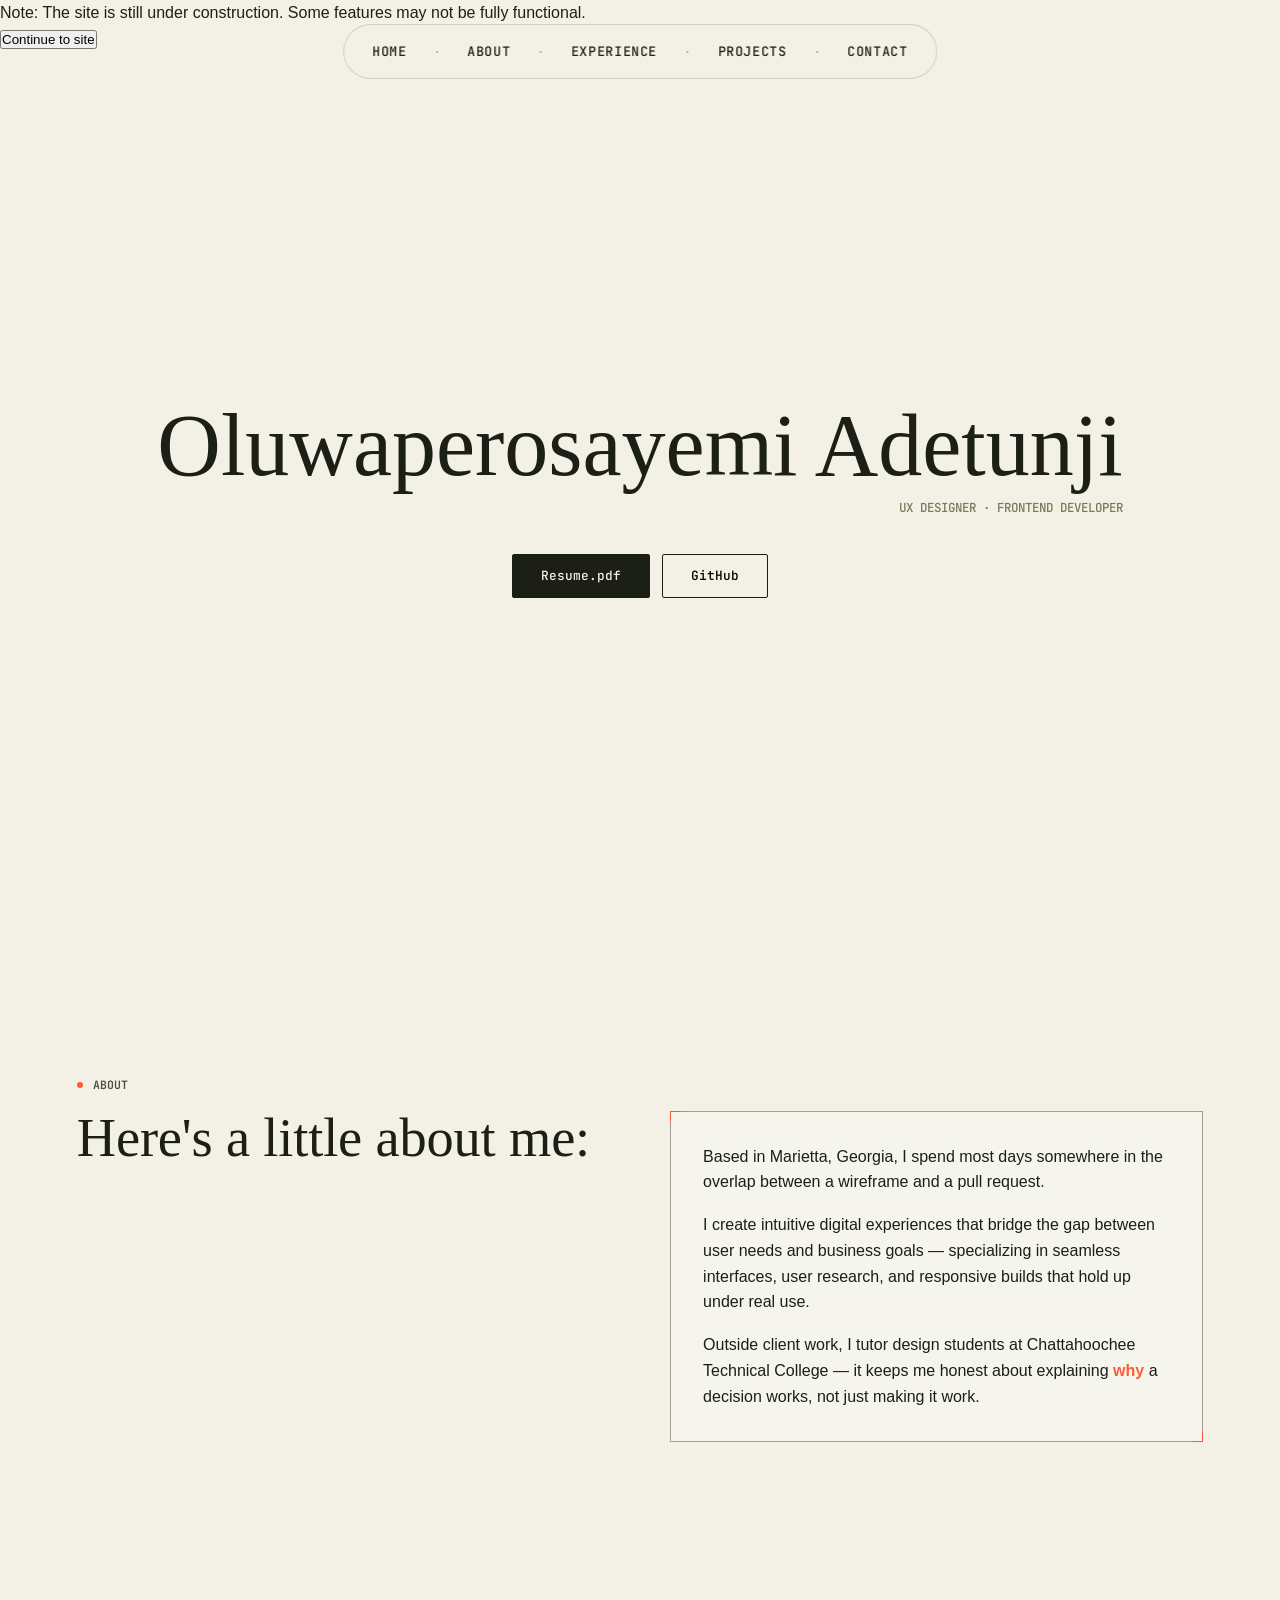
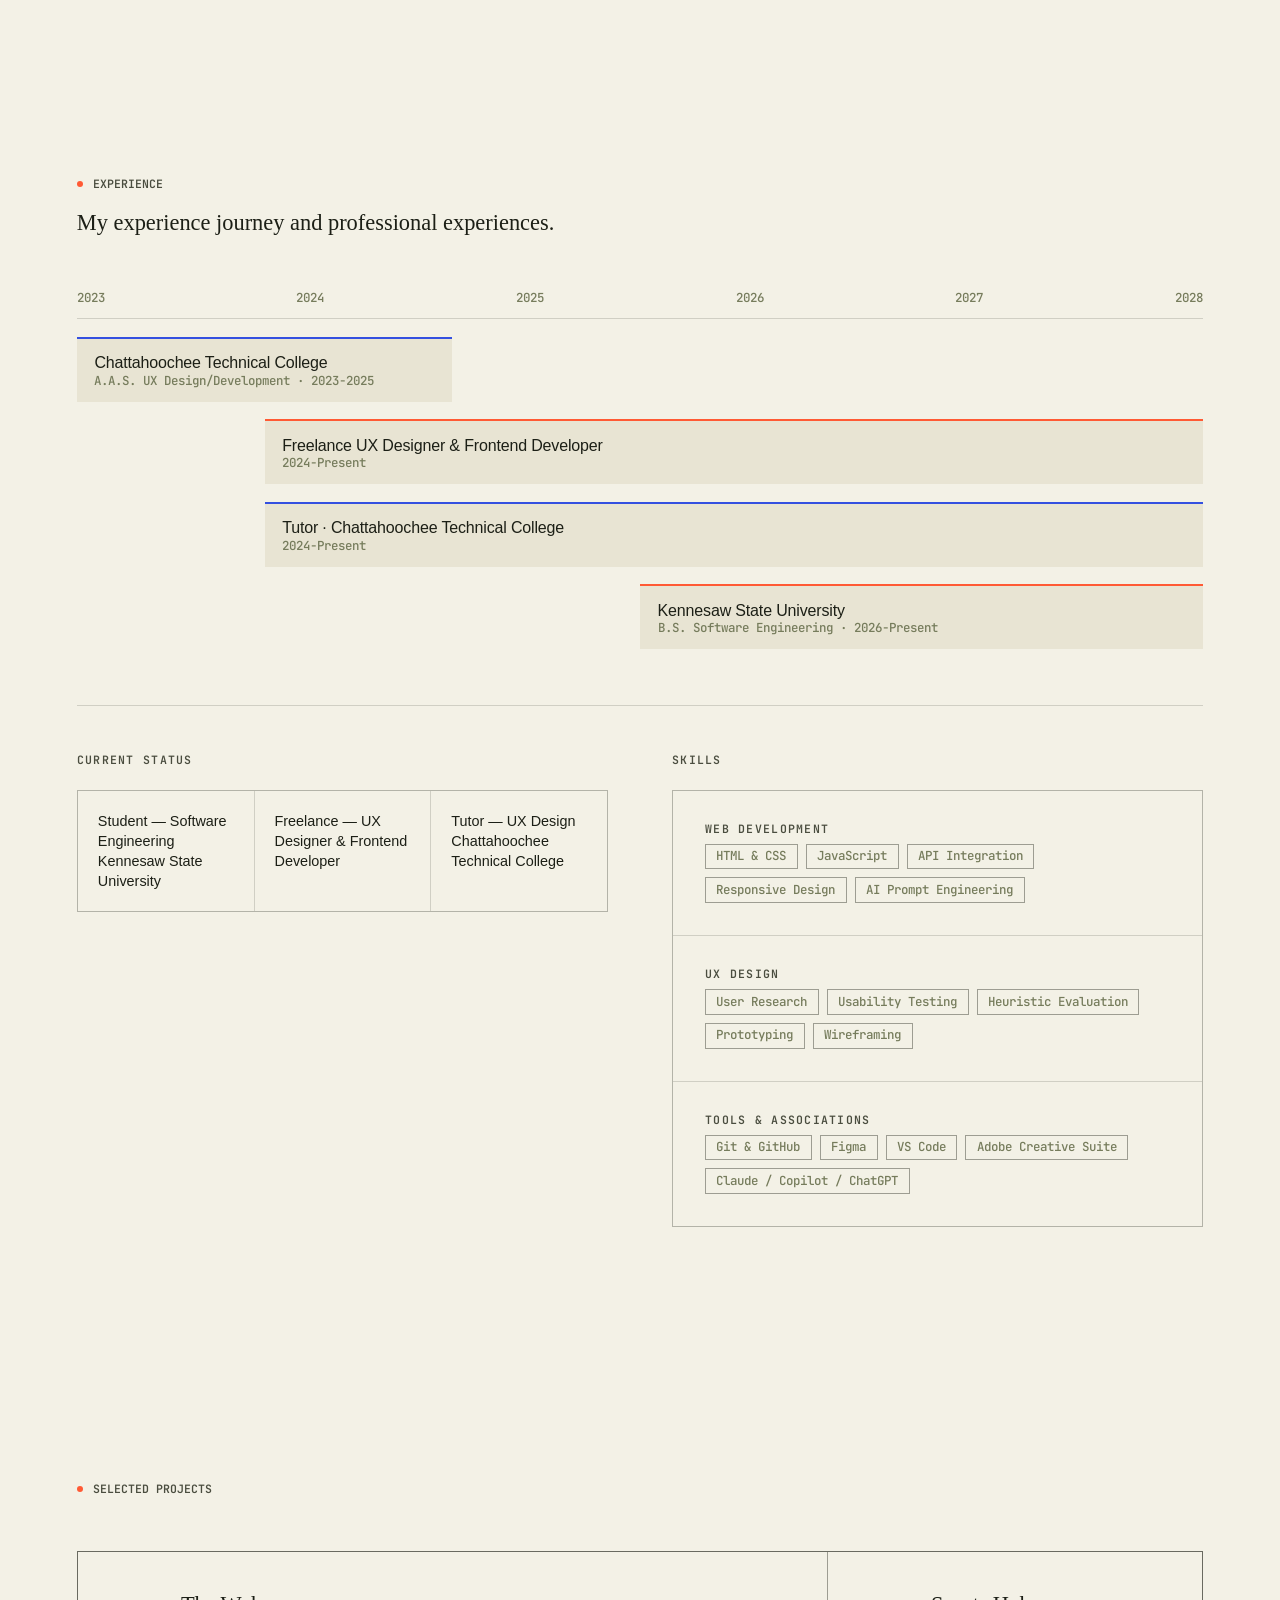
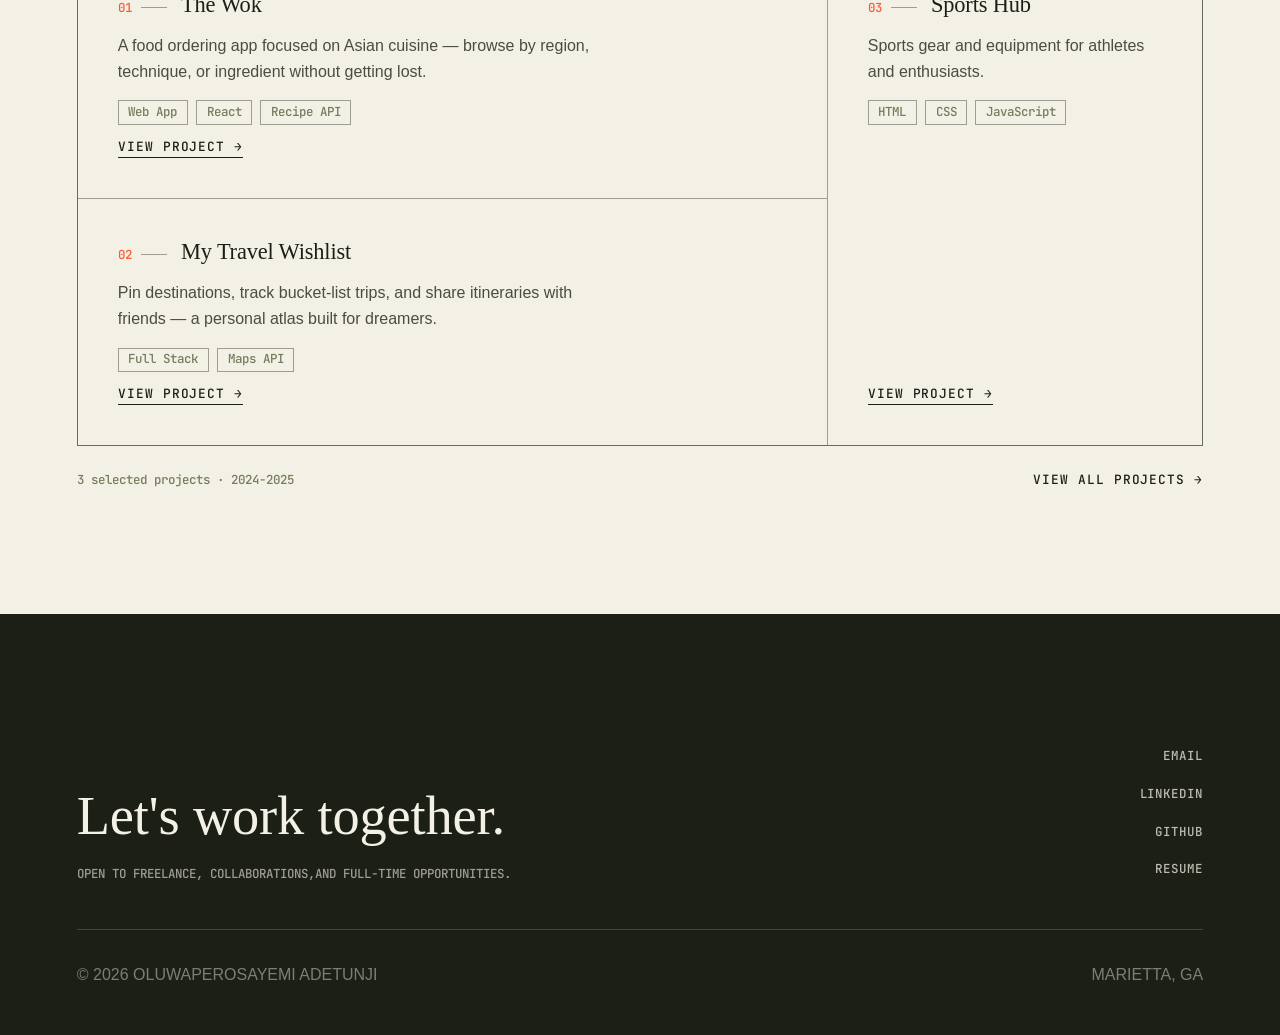
==== index.html @ 3e459485 "Update index.html" ====
<!DOCTYPE html>
<html lang="en">
<head>
    <meta charset="UTF-8">
    <meta name="viewport" content="width=device-width, initial-scale=1.0">
    <title>Oluwaperosayemi Adetunji — Portfolio</title>

    <link href="https://api.fontshare.com/v2/css?f[]=melodrama@300,400,500,600,700,1&f[]=lora@400,401,500,501,600,601,700,701,1,2&f[]=general-sans@1&display=swap" rel="stylesheet">
    <link rel="stylesheet" href="CSS/styles.css">
</head>
<body>
    <div class="loader">
        <p>Note: The site is still under construction. Some features may not be fully functional.</p>
        <button class="loader-btn" type="button">Continue to site</button>
    </div>
    <nav>
        <ul>
            <li class="nav-btn"><a href="#home">Home</a></li>
            <li class="nav-btn"><a href="#about">About</a></li>
            <li class="nav-btn"><a href="#experience">Experience</a></li>
            <li class="nav-btn"><a href="#projects">Projects</a></li>
            <li class="nav-btn"><a href="#contact">Contact</a></li>
        </ul>
    </nav>

    <header id="home">
        <section class="heading">
            <div class="name-title">
                <h1>Oluwaperosayemi Adetunji</h1>
                <p>UX Designer · Frontend Developer</p>
            </div>

            <div class="header-btn-container">
                <button class="header-btn resume-btn" type="button">Resume.pdf</button>
                <button class="header-btn github-btn" type="button">GitHub</button>
            </div>
        </section>

        <!-- <section class="header-image"></section> -->
    </header>

    <main>
        <!-- About Section -->
        <section id="about" class="about">
            <p class="eyebrow">About</p>

            <div class="about-intro">
                <h2 class="left">Here's a little about me:</h2>

                <div class="statement-panel">
                    <p>Based in Marietta, Georgia, I spend most days somewhere in the overlap between a wireframe and a pull request.</p>
                    <p>I create intuitive digital experiences that bridge the gap between user needs and business goals — specializing in seamless interfaces, user research, and responsive builds that hold up under real use.</p>
                    <p>Outside client work, I tutor design students at Chattahoochee Technical College — it keeps me honest about explaining <em>why</em> a decision works, not just making it work.</p>
                </div>
            </div>
        </section>

        <!-- Experience Section -->
        <section id="experience" class="experience">
            <p class="eyebrow">Experience</p>
            <div class="header">
                <p>My experience journey and professional experiences.</p>
            </div>

            <div class="experience-timeline">
                <section class="timeline">
                    <div class="timeline-years">
                        <span>2023</span>
                        <span>2024</span>
                        <span>2025</span>
                        <span>2026</span>
                        <span>2027</span>
                        <span>2028</span>
                    </div>
                    <div class="line"></div>
                </section>

                <section class="timeline-item ctc">
                    <h3>Chattahoochee Technical College</h3>
                    <p>A.A.S. UX Design/Development · 2023-2025</p>
                </section>

                <section class="timeline-item freelance">
                    <h3>Freelance UX Designer & Frontend Developer</h3>
                    <p>2024-Present</p>
                </section>

                <section class="timeline-item tutor">
                    <h3>Tutor · Chattahoochee Technical College</h3>
                    <p>2024-Present</p>
                </section>

                <section class="timeline-item ksu">
                    <h3>Kennesaw State University</h3>
                    <p>B.S. Software Engineering · 2026-Present</p>
                </section>
            </div>

            <div class="experience-bottom">
                <div class="current-stats">
                <p class="panel-title">Current Status</p>
                    <section>
                        <p>Student — Software Engineering<br>Kennesaw State University</p>
                        <p>Freelance — UX Designer & Frontend Developer</p>
                        <p>Tutor — UX Design<br>Chattahoochee Technical College</p>
                    </section>
                </div>

                <div>
                    <h3 class="panel-title">Skills</h3>
                    <div class="skills-grid">
                        <section class="skill-card">
                            <h4>Web Development</h4>
                            <ul>
                                <li><p>HTML &amp; CSS</p></li>
                                <li><p>JavaScript</p></li>
                                <li><p>API Integration</p></li>
                                <li><p>Responsive Design</p></li>
                                <li><p>AI Prompt Engineering</p></li>
                            </ul>
                        </section>
                        
                        <section class="skill-card">
                            <h4>UX Design</h4>
                            <ul>
                                <li><p>User Research</p></li>
                                <li><p>Usability Testing</p></li>
                                <li><p>Heuristic Evaluation</p></li>
                                <li><p>Prototyping</p></li>
                                <li><p>Wireframing</p></li>
                            </ul>
                        </section>
                        
                        <section class="skill-card">
                            <h4>Tools &amp; Associations</h4>
                            <ul>
                                <li><p>Git &amp; GitHub</p></li>
                                <li><p>Figma</p></li>
                                <li><p>VS Code</p></li>
                                <li><p>Adobe Creative Suite</p></li>
                                <li><p>Claude / Copilot / ChatGPT</p></li>
                            </ul>
                        </section>
                    </div>
                </div>
            </div>
        </section>
            
        <!-- Projects Section -->
        <section id="projects" class="projects">
            <p class="eyebrow">Selected Projects</p>

            <div class="projects-main">
                <section class="work-item the-wok">
                    <h3><span>01<div class="line"></div></span>The Wok</h3>
                    <p>A food ordering app focused on Asian cuisine — browse by region, technique, or ingredient without getting lost.</p>
                    <ul>
                        <li><p>Web App</p></li>
                        <li><p>React</p></li>
                        <li><p>Recipe API</p></li>
                    </ul>
                    <a href="#">View project &rarr;</a>
                </section>

                <section class="work-item mtwl">
                    <h3><span>02<div class="line"></div></span>My Travel Wishlist</h3>
                    <p>Pin destinations, track bucket-list trips, and share itineraries with friends — a personal atlas built for dreamers.</p>
                    <ul>
                        <li><p>Full Stack</p></li>
                        <li><p>Maps API</p></li>
                    </ul>
                    <a href="#">View project &rarr;</a>
                </section>

                <section class="work-item sports-hub">
                    <h3><span>03<div class="line"></div></span>Sports Hub</h3>
                    <p>Sports gear and equipment for athletes and enthusiasts.</p>
                    <ul>
                        <li><p>HTML</p></li>
                        <li><p>CSS</p></li>
                        <li><p>JavaScript</p></li>
                    </ul>
                    <a href="projects/sportshub.html">View project &rarr;</a>
                </section>
            </div>

            <div class="project-summary"><p>3 selected projects · 2024-2025</p><a href="#">View all projects &rarr;</a></div>
        </section>
    </main>

    <footer>
        <section id="contact" class="contact">
            <div>
                <h2>Let's work together.</h2>
                <p>Open to freelance, collaborations,and full-time opportunities.</p>
            </div>

            <ul>
                <li><a href="mailto:oluwapelumi.adetunji@gmail.com">Email</a></li>
                <li><a href="https://www.linkedin.com/in/oluwapelumi-adetunji/">LinkedIn</a></li>
                <li><a href="https://github.com/oluwapelumiadetunji">GitHub</a></li>
                <li><a href="#">Resume</a></li>
            </ul>
        </section>

        <section class="line"></section>

        <section class="end"><p>&copy; 2026 Oluwaperosayemi Adetunji</p><p>Marietta, GA</p></section>
    </footer>

</body>
</html>
---- CSS/styles.css ----
@import url('https://fonts.googleapis.com/css2?family=JetBrains+Mono:ital,wght@0,400;0,500;0,600;1,400&display=swap');

:root{
    /* single source of truth for horizontal gutter — every top-level
       section uses this, nothing overrides it locally */
    --side-padding: clamp(1.5rem, 6vw, 6rem);
    --section-space: 8rem;

    /* COLORS */
    --ink: #1c1f16;
    --ink-soft: #4a4d3f;
    --paper: #f3f1e6;
    --paper-dim: #e8e4d3;
    --guide: #3450e0;
    --redline: #ff5a34;
    --sage: #767c5c;
    --line: rgba(28, 31, 22, 0.16);
    --line-strong: rgba(28, 31, 22, 0.4);

    /* FONTS */
    --f-display: 'Melodrama', 'Lora', serif;
    --f-body: 'General Sans', sans-serif;
    --f-mono: 'JetBrains Mono', ui-monospace, 'SF Mono', Menlo, monospace;

    --p-font: 400 1rem/1.6 var(--f-body);
    --h1-font: 500 5.5rem/0.94 var(--f-display);
    --h2-font: 500 3.4rem/1.02 var(--f-display);
    --h3-font: 500 1.4rem/1.15 var(--f-display);
    --h4-font: 600 .72rem/1 var(--f-mono);
    --navlink-font: 500 .82rem/1 var(--f-mono);
    --link-font: 500 .8rem/1 var(--f-mono);
    --eyebrow-font: 600 .72rem/1 var(--f-mono);
    --mono-font: 500 .78rem/1 var(--f-mono);

    --p-color: var(--ink);
    --h1-color: var(--ink);
    --h2-color: var(--ink);
    --h3-color: var(--ink);
    --h4-color: var(--ink-soft);
    --link-color: var(--ink);
    --eyebrow-color: var(--ink-soft);
}


/*=======================================
 BASE STYLES
========================================*/
*{ margin: 0; padding: 0; box-sizing: border-box; }

html{ scroll-behavior: smooth; -webkit-font-smoothing: antialiased; }

body{ background: var(--paper); font: var(--p-font); overflow-x: hidden; }

@media (prefers-reduced-motion: reduce){
    html{ scroll-behavior: auto; }
    *{ animation: none !important; transition: none !important; }
}

#home, #experience, #projects, #about{ width: 100%; }

p{ font: var(--p-font); color: var(--p-color); }
h2{ font: var(--h2-font); color: var(--h2-color); }
h3{ font: var(--h3-font); color: var(--h3-color); }
h4{ font: var(--h4-font); color: var(--h4-color); margin-bottom: .6rem; text-transform: uppercase; letter-spacing: .08rem; }
a{ font: var(--link-font); color: var(--link-color); text-transform: uppercase; }

.eyebrow{
    font: var(--eyebrow-font);
    color: var(--eyebrow-color);
    text-transform: uppercase;
    width: 100%;
    margin-bottom: 1.25rem;
    display: flex;
    align-items: center;
    gap: .6rem;
}
.eyebrow::before{
    content: '';
    width: .4rem;
    height: .4rem;
    background: var(--redline);
    border-radius: 50%;
    flex-shrink: 0;
}

/* shared small mono heading used by Current Status + Education panels */
.panel-title{
    font: var(--h4-font);
    color: var(--ink-soft);
    text-transform: uppercase;
    letter-spacing: .08rem;
    margin-bottom: 1.5rem;
}

a{ letter-spacing: .06rem; }
h2, h3{ letter-spacing: -.01rem; }

.line{ width: 100%; height: 1px; background: var(--line); }

::selection{ background: var(--guide); color: var(--paper); }
:focus-visible{ outline: 2px solid var(--guide); outline-offset: 3px; }


/*=======================================
 NAVIGATION
========================================*/
nav{
    position: fixed;
    top: 1.5rem;
    left: 50%;
    transform: translateX(-50%);
    background: rgba(243, 241, 230, 0.75);
    -webkit-backdrop-filter: blur(10px);
    backdrop-filter: blur(10px);
    border: 1px solid var(--line);
    border-radius: 100px;
    padding: .85rem 1.75rem;
    display: flex;
    justify-content: space-between;
    align-items: center;
    z-index: 99;
}

nav ul{ height: fit-content; display: flex; justify-content: right; align-items: center; list-style: none; gap: 1.75rem; }
nav ul li{ display: flex; align-items: center; }
nav ul li:not(:last-child)::after{ content: '·'; color: var(--line-strong); margin-left: 1.75rem; }

nav ul li a{
    text-decoration: none;
    font: var(--navlink-font);
    color: var(--link-color);
    letter-spacing: .04rem;
    position: relative;
}
nav ul li a::after{
    content: '';
    position: absolute;
    left: 0; bottom: 0;
    width: 0; height: 1px;
    background: var(--redline);
    transition: width .25s ease;
}
nav ul li a:hover::after{ width: 100%; }


/*=======================================
 HEADER — trimmed down to name, role, actions
========================================*/
header{
    height: 100vh;
    width: 100vw;
    padding: 0 var(--side-padding);
    display: flex;
    justify-content: center;
    align-items: center;
    gap: 4rem;
}

.heading{ display: flex; flex-direction: column; align-items: center; gap: 2.5rem; flex: 1; }

.name-title{ font: var(--p-font); color: var(--p-color); }
.name-title p{ font: var(--mono-font); text-transform: uppercase; color: var(--sage); margin-top: .9rem; text-align: right; }
header h1{ font: var(--h1-font); color: var(--h1-color); }

.header-btn-container{ display: flex; gap: .75rem; }

.header-btn{
    border: 1px solid var(--ink);
    border-radius: 2px;
    background: transparent;
    padding: .9rem 1.75rem;
    font: var(--link-font);
    cursor: pointer;
    transition: background .2s ease, color .2s ease;
}
.header-btn:hover{ background: var(--ink); color: var(--paper); }
.header-btn.resume-btn{ background: var(--ink); color: var(--paper); }
.header-btn.resume-btn:hover{ background: var(--redline); border-color: var(--redline); color: var(--paper); }

/* .header-image{
    position: relative;
    flex: 1;
    max-width: 26rem;
    height: 65vh;
    background:
        linear-gradient(rgba(28,31,22,.9), rgba(28,31,22,.9)),
        repeating-linear-gradient(0deg, transparent, transparent 23px, var(--line) 24px),
        repeating-linear-gradient(90deg, transparent, transparent 23px, var(--line) 24px);
    background-blend-mode: normal, screen, screen;
}
.header-image::before, .header-image::after{
    content: '';
    position: absolute;
    width: .6rem; height: .6rem;
    border: 1.5px solid var(--paper);
    opacity: .6;
}
.header-image::before{ top: 1rem; left: 1rem; border-right: none; border-bottom: none; }
.header-image::after{ bottom: 1rem; right: 1rem; border-left: none; border-top: none; } */


/*=======================================
 MAIN — every section shares --side-padding and --section-space
========================================*/
main{ position: relative; }

.about, .experience, .projects{
    width: 100%;
    padding: var(--section-space) var(--side-padding);
}


/* ABOUT SECTION ************************/
.about-intro{
    display: flex;
    justify-content: space-between;
    gap: 5rem;
    align-items: flex-start;
    margin-bottom: 5rem;
}

.about-intro .left{
    font: var(--h2-font);
    flex-shrink: 0;
}

.statement-panel{
    position: relative;
    border: 1px solid var(--line-strong);
    padding: 2rem;
    background: rgba(255,255,255,0.25);
    display: flex;
    flex-direction: column;
    gap: 1.1rem;
    /* max-width: 58rem; */
}
.statement-panel::before, .statement-panel::after{
    content: '';
    position: absolute;
    width: .6rem; height: .6rem;
    border: 1.5px solid var(--redline);
}
.statement-panel::before{ top: -1px; left: -1px; border-right: none; border-bottom: none; }
.statement-panel::after{ bottom: -1px; right: -1px; border-left: none; border-top: none; }

.statement-panel p{ text-align: left; }
.statement-panel p em{ color: var(--redline); font-style: normal; font-weight: 600; }



/* EXPERIENCE SECTION ************************/
.experience > .header{ margin-bottom: 3.5rem; max-width: 34rem; }
.experience > .header p{ font: var(--h3-font); }

.experience-timeline{
    display: grid;
    grid-template-columns: repeat(6, 1fr);
    row-gap: 1.1rem;
    padding-bottom: 3.5rem;
}

.timeline{ grid-column: 1 / -1; }
.timeline-years{ width: 100%; display: flex; justify-content: space-between; align-items: center; }
.timeline-years span{ font: var(--mono-font); color: var(--sage); }
.timeline .line{ margin-top: .9rem; }

.timeline-item{
    position: relative;
    background: var(--paper-dim);
    border-top: 2px solid var(--guide);
    padding: .9rem 1.1rem;
    display: flex;
    flex-direction: column;
    gap: .15rem;
}
.timeline-item h3{ font: 500 1rem/1.2 var(--f-body); }
.timeline-item p{ font: var(--mono-font); color: var(--sage); }

.ctc{ grid-column: 1 / 3; }
.freelance{ grid-column: 2 / 7; border-top-color: var(--redline); }
.tutor{ grid-column: 2 / 7; }
.ksu{ grid-column: 4 / 7; border-top-color: var(--redline); }

.experience-bottom{
    display: grid;
    grid-template-columns: 1fr 1fr;
    gap: 4rem;
    border-top: 1px solid var(--line);
    padding-top: 3rem;
}

.current-stats section{
    display: grid;
    grid-template-columns: repeat(3, 1fr);
    gap: 1px;
    background: var(--line);
    border: 1px solid var(--line);
}
.current-stats section p{
    background: var(--paper);
    display: flex;
    align-items: flex-start;
    padding: 1.25rem;
    font: 500 .9rem/1.4 var(--f-body);
}

.skills-grid{
    display: grid;
    /* grid-template-columns: repeat(3, 1fr); */
    gap: 1px;
    background: var(--line);
    border: 1px solid var(--line);
}

.skill-card{
    background: var(--paper);
    padding: 2rem;
}

.skill-card ul{ list-style: none; display: flex; flex-wrap: wrap; gap: .5rem; }

.skill-card ul li p{
    font: var(--mono-font);
    color: var(--sage);
    border: 1px solid var(--line-strong);
    padding: .35rem .65rem;
}



/* PROJECTS SECTION ************************/
.projects .eyebrow{ margin-bottom: 3.5rem; }

.projects-main{
    width: 100%;
    display: grid;
    grid-template-columns: 2fr 1fr;
    grid-template-rows: repeat(2, minmax(14rem, auto));
    gap: 1px;
    background: var(--line-strong);
    border: 1px solid var(--line-strong);
}

.work-item{
    background: var(--paper);
    padding: 2.5rem;
    position: relative;
    display: flex;
    flex-direction: column;
    gap: 1rem;
    transition: background .2s ease;
}
.work-item:hover{ background: var(--paper-dim); }

.work-item h3{ display: flex; align-items: baseline; gap: .9rem; }
.work-item h3 span{ font: var(--mono-font); color: var(--redline); display: flex; align-items: center; gap: .6rem; }
.work-item h3 span .line{ width: 1.6rem; height: 1px; background: var(--line-strong); }
.work-item p{ max-width: 30rem; color: var(--ink-soft); }

.work-item ul{ list-style: none; display: flex; gap: .5rem; flex-wrap: wrap; }
.work-item ul li p{ font: var(--mono-font); color: var(--sage); border: 1px solid var(--line-strong); padding: .3rem .6rem; }

.work-item a{
    margin-top: auto;
    width: fit-content;
    text-decoration: none;
    padding-bottom: .2rem;
    border-bottom: 1px solid var(--ink);
}

.the-wok{ grid-column: 1; grid-row: 1; }
.mtwl{ grid-column: 1; grid-row: 2; }
.sports-hub{ grid-column: 2; grid-row: 1 / 3; }

.project-summary{
    width: 100%;
    padding-top: 1.75rem;
    display: flex;
    justify-content: space-between;
    align-items: center;
}
.project-summary p{ font: var(--mono-font); color: var(--sage); }
.project-summary a{ text-decoration: none; }


/*=======================================
 FOOTER
========================================*/
footer{
    background: var(--ink);
    width: 100%;
    padding: var(--section-space) var(--side-padding) 2rem;
    color: var(--paper);
}
footer h2{ color: var(--paper); font: var(--h2-font); }
footer p, footer a{ color: var(--paper); opacity: .75; }

.contact{
    width: 100%;
    padding-top: 0;
    display: flex;
    justify-content: space-between;
    align-items: flex-end;
}
.contact p{ font: var(--mono-font); color: var(--paper); opacity: .6; margin-top: 1.5rem; text-transform: uppercase; }
.contact ul{ text-align: right; list-style: none; display: flex; flex-direction: column; gap: .75rem; }
.contact ul li a{ text-decoration: none; font: var(--mono-font); letter-spacing: .06rem; transition: opacity .2s ease, color .2s ease; }
.contact ul li a:hover{ opacity: 1; color: var(--redline); }

footer .line{ margin: 3rem 0 2rem; background-color: var(--paper); opacity: 0.18; }

footer .end{
    width: 100%;
    padding-bottom: 1rem;
    display: flex;
    justify-content: space-between;
    align-items: center;
    font: var(--mono-font);
    color: var(--paper);
    opacity: .6;
    text-transform: uppercase;
}


/*=======================================
 RESPONSIVE
========================================*/
@media (max-width: 1024px){
    :root{
        --h1-font: 500 3.4rem/1 var(--f-display);
        --h2-font: 500 2.4rem/1.05 var(--f-display);
        --section-space: 5rem;
    }

    header{ flex-direction: column; height: auto; padding-top: 9rem; padding-bottom: 4rem; gap: 3rem; }
    .heading{ max-width: 100%; }
    .header-image{ width: 100%; max-width: 100%; height: 16rem; }

    .about-intro{ flex-direction: column; gap: 2.5rem; }
    .statement-panel{ max-width: 100%; }
    .skills-grid{ grid-template-columns: 1fr; }

    .experience-timeline{ grid-template-columns: 1fr; }
    .ctc, .freelance, .tutor, .ksu{ grid-column: 1; }
    .timeline{ display: none; }

    .experience-bottom{ grid-template-columns: 1fr; gap: 3rem; }
    .current-stats section{ grid-template-columns: 1fr; }

    .projects-main{ grid-template-columns: 1fr; grid-template-rows: auto; }
    .the-wok, .mtwl, .sports-hub{ grid-column: 1; grid-row: auto; }

    .contact{ flex-direction: column; align-items: flex-start; gap: 2rem; }
    .contact ul{ text-align: left; }
}
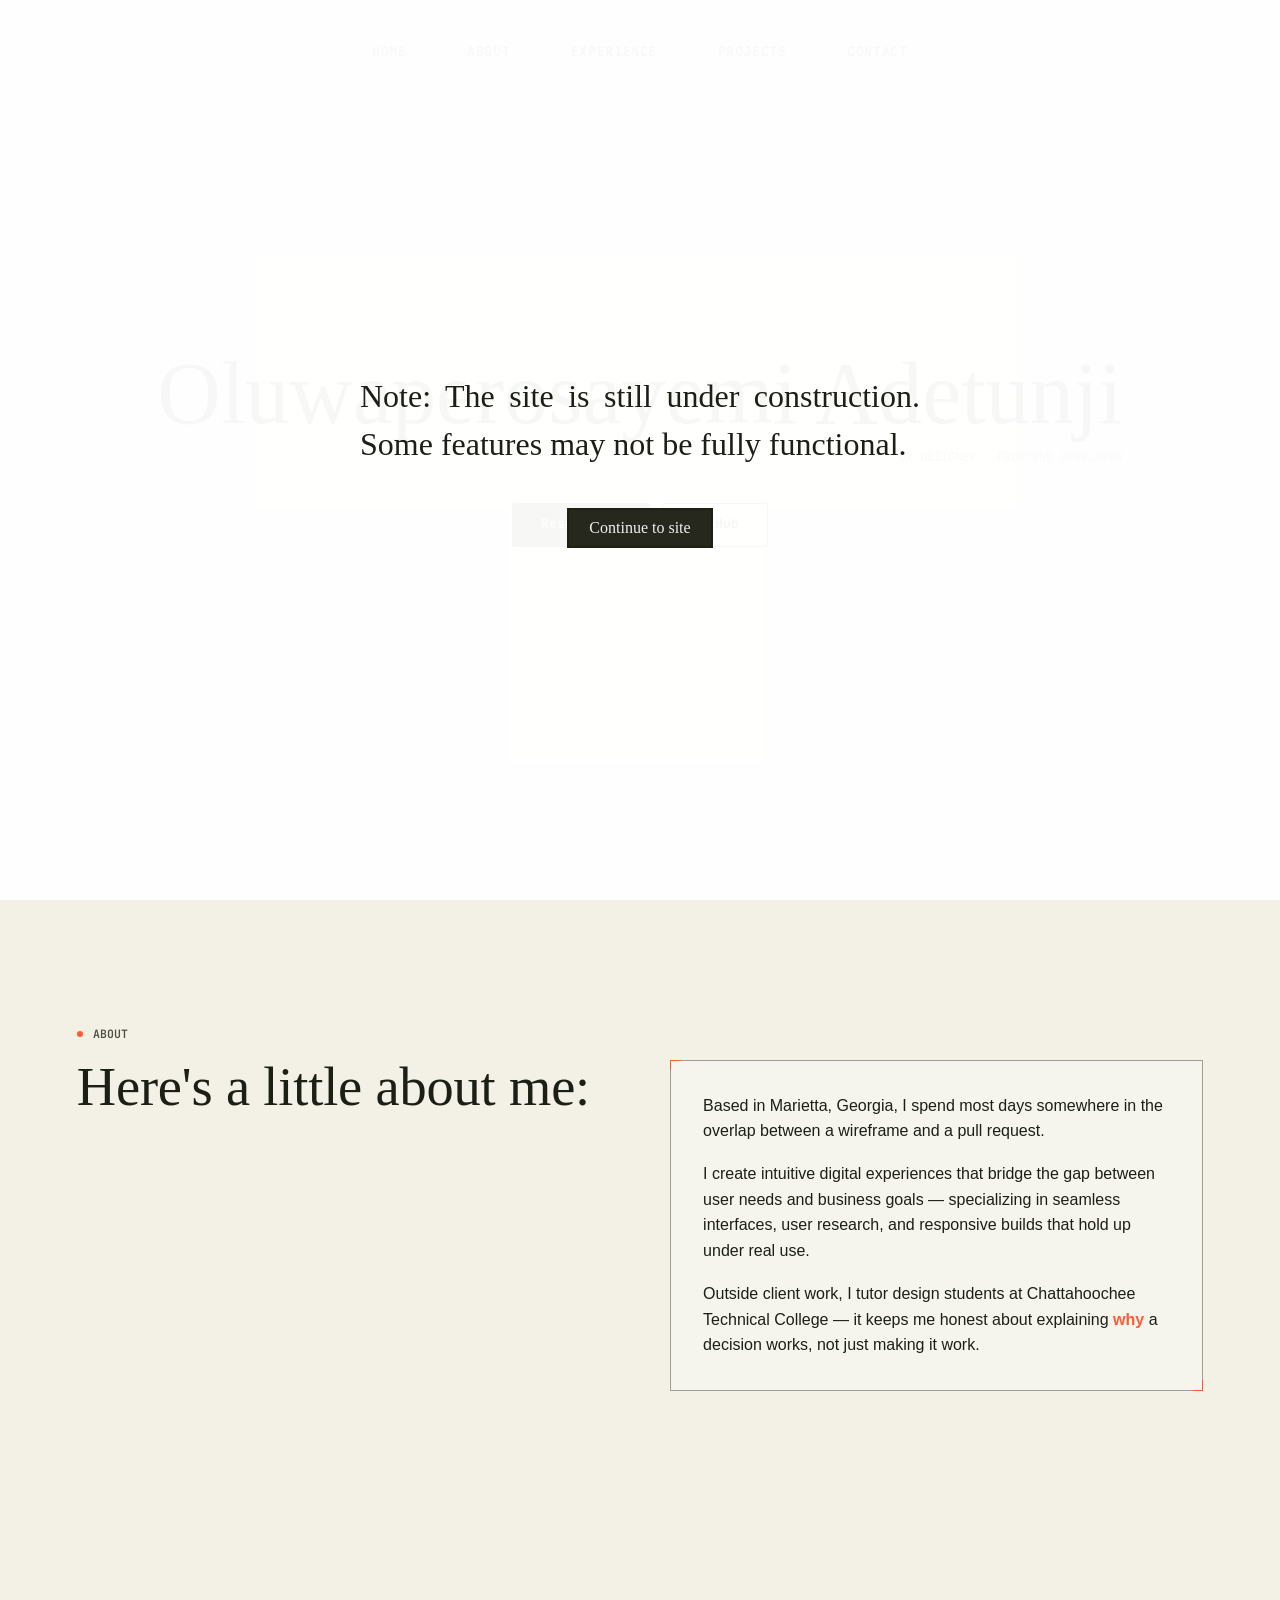
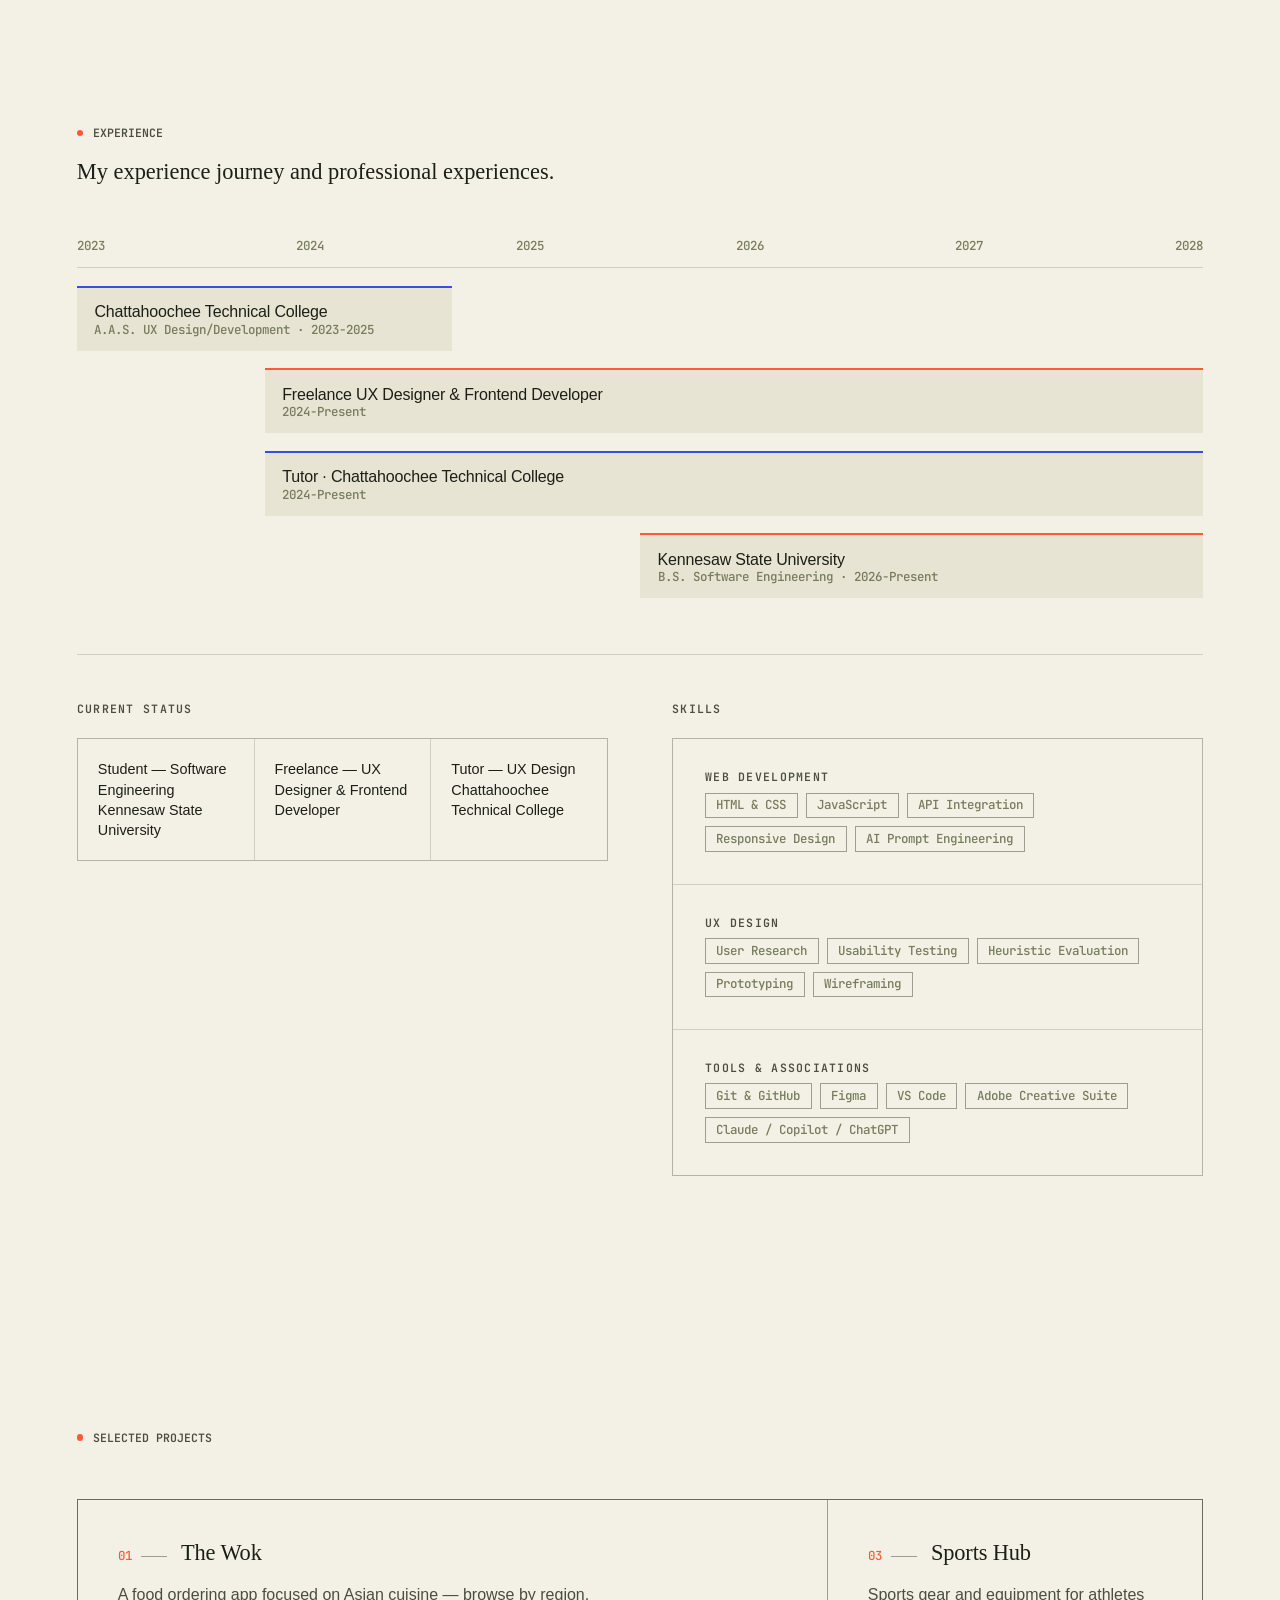
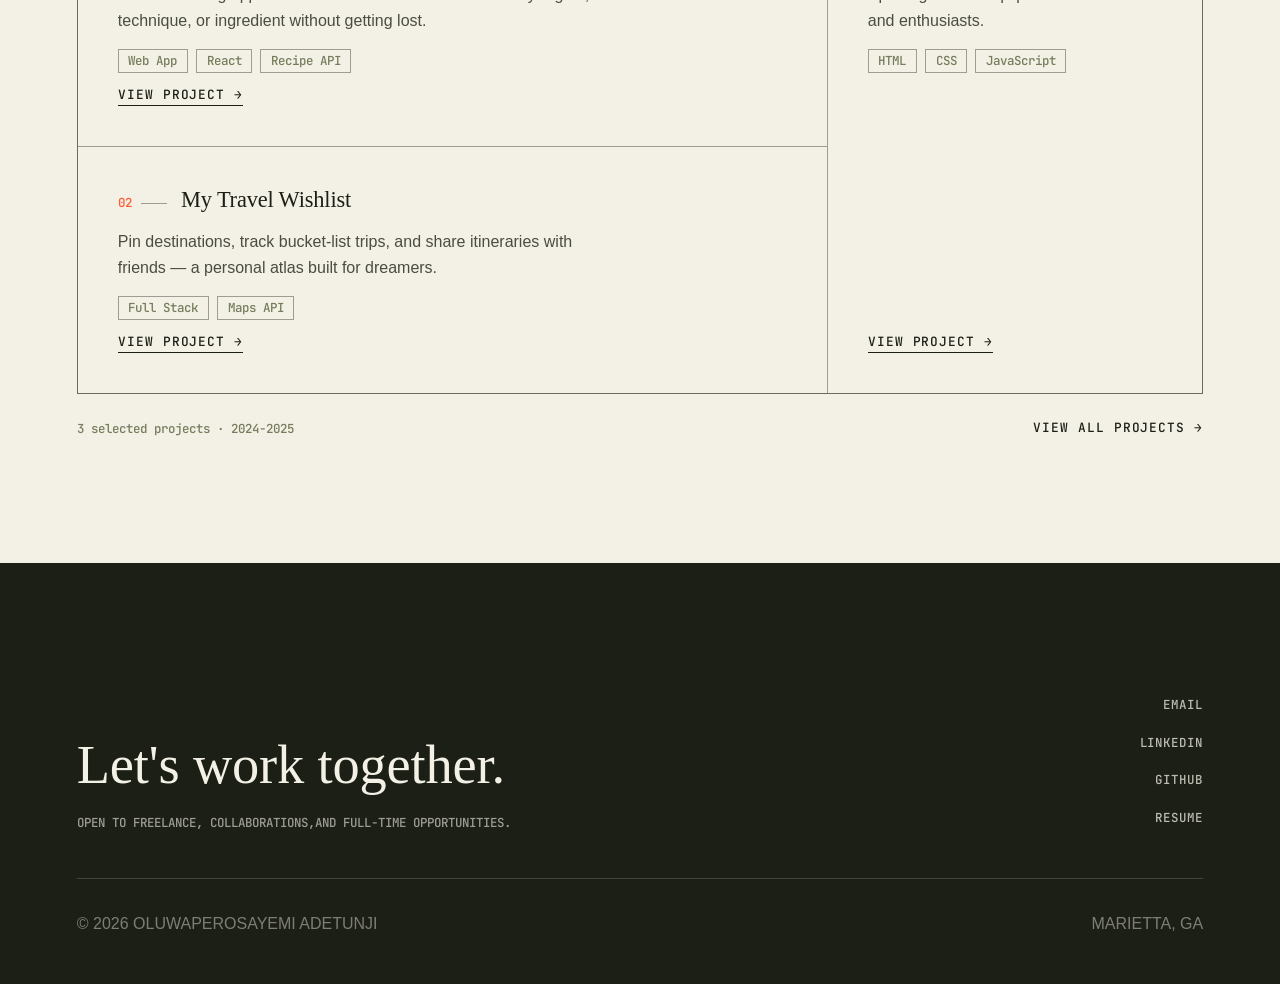
==== commit 6619e98a: "loader" ====
--- a/index.html
+++ b/index.html
@@ -7,12 +7,14 @@
 
     <link href="https://api.fontshare.com/v2/css?f[]=melodrama@300,400,500,600,700,1&f[]=lora@400,401,500,501,600,601,700,701,1,2&f[]=general-sans@1&display=swap" rel="stylesheet">
     <link rel="stylesheet" href="CSS/styles.css">
+    <link rel="stylesheet" href="CSS/loader.css"><script src="JS/main.js" defer></script>
 </head>
 <body>
     <div class="loader">
         <p>Note: The site is still under construction. Some features may not be fully functional.</p>
-        <button class="loader-btn" type="button">Continue to site</button>
+        <button>Continue to site</button>
     </div>
+
     <nav>
         <ul>
             <li class="nav-btn"><a href="#home">Home</a></li>
--- a/CSS/loader.css
+++ b/CSS/loader.css
@@ -0,0 +1,32 @@
+.loader{
+    display: flex;
+    flex-direction: column;
+    justify-content: center;
+    align-items: center;
+    position: fixed;
+    top: 0;
+    left: 0;
+    width: 100%;
+    height: 100%;
+    background-color: #fffffff6;
+    z-index: 9999;
+}
+
+.loader p{
+    /* background: red; */
+    width: 600px;
+    padding: 20px;
+    font: 300 2rem/1.5 'Lora';
+    text-align: justify;
+}
+
+.loader button{
+    /* background: green; */
+    margin-top: 20px;
+    padding: 10px 20px;
+    border: 2px solid var(--link-color);
+    font: 500 1rem/1 'Lora', serif;;
+    background: #26281e;
+    color: #f0f0f0;
+    cursor: pointer;
+}
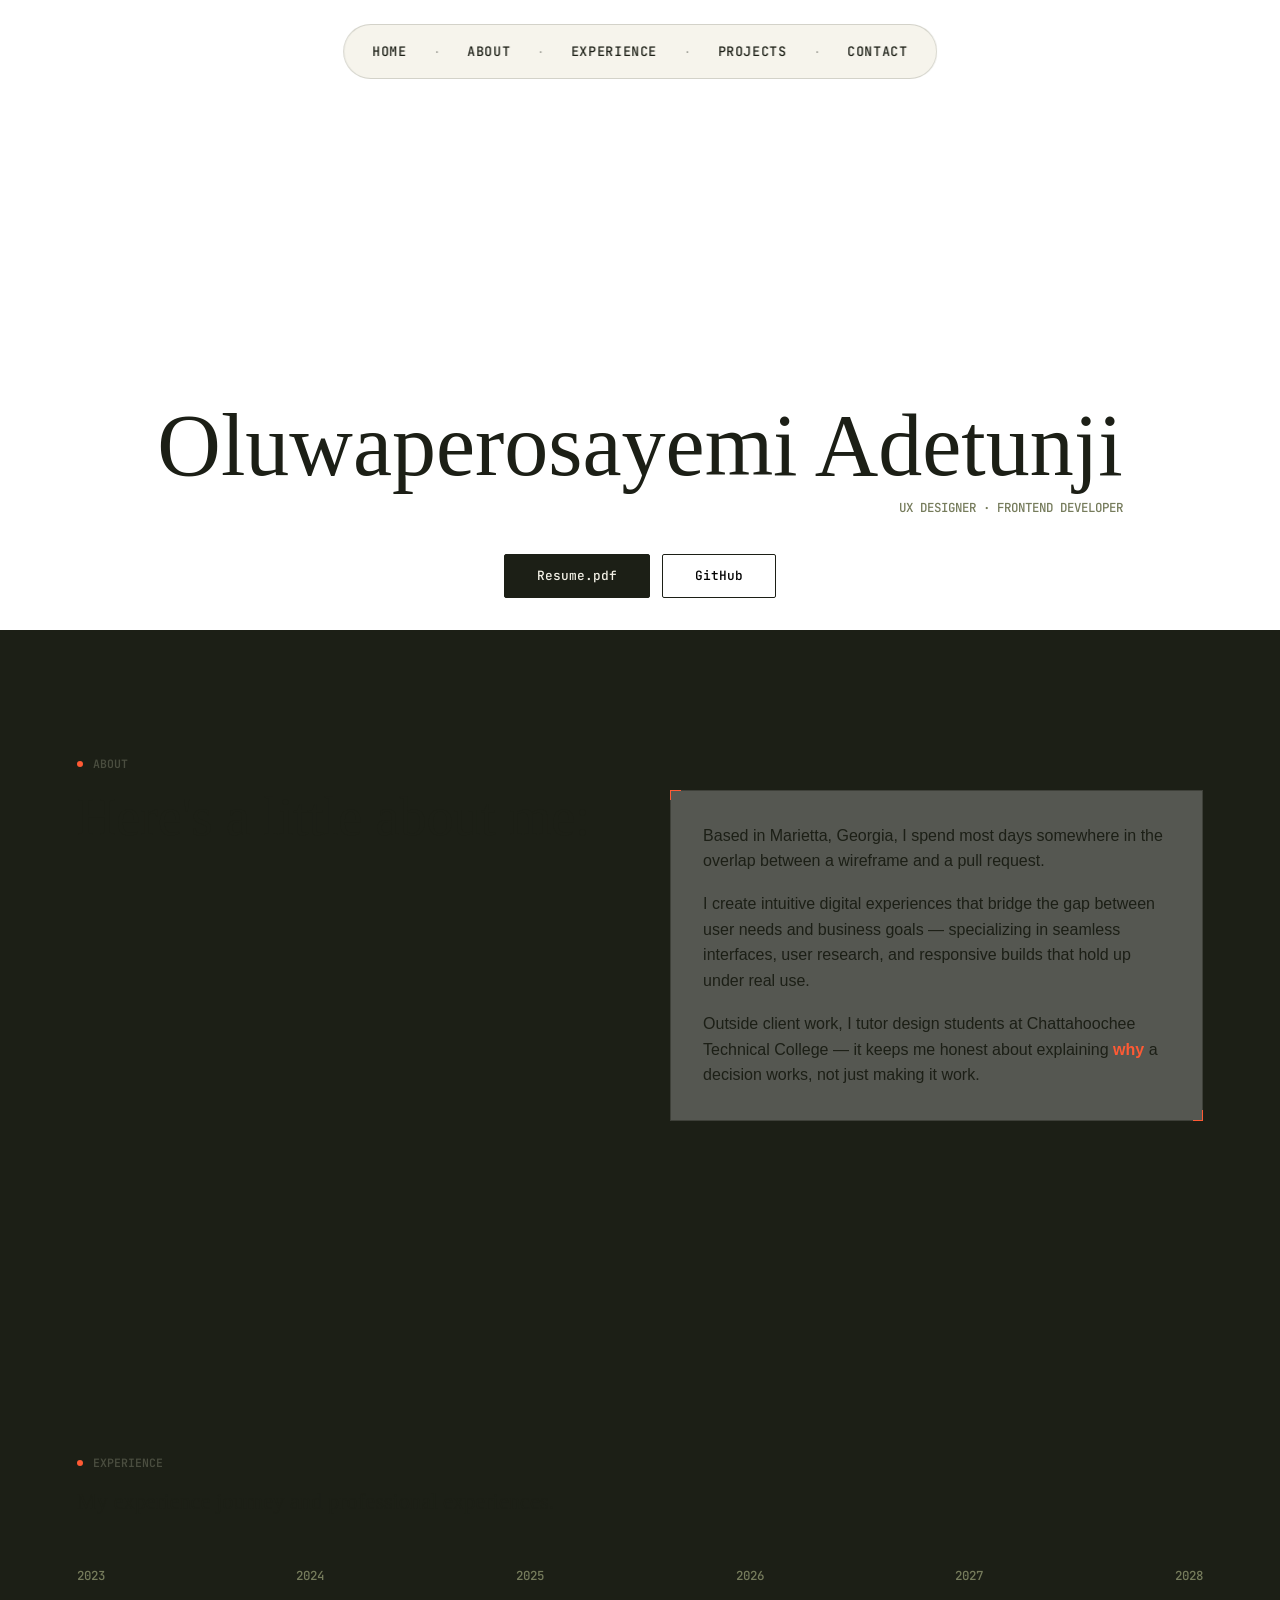
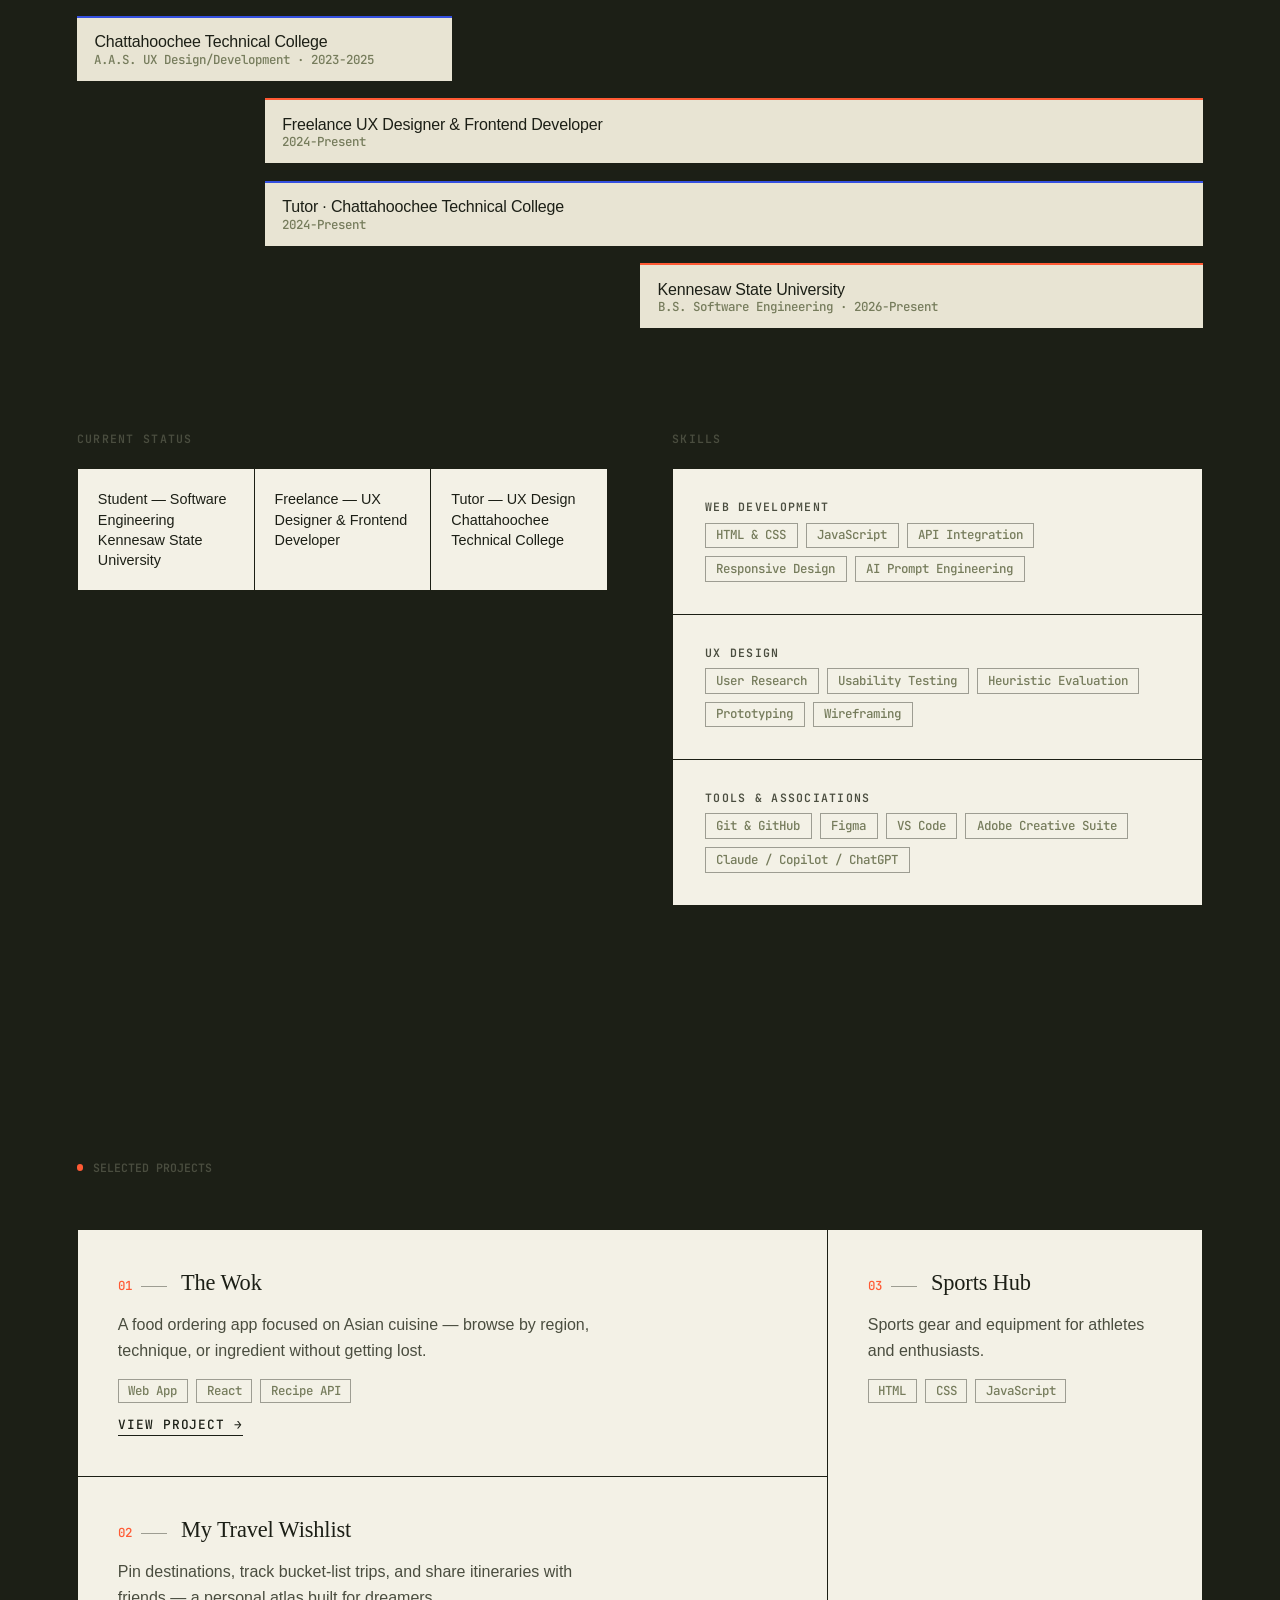
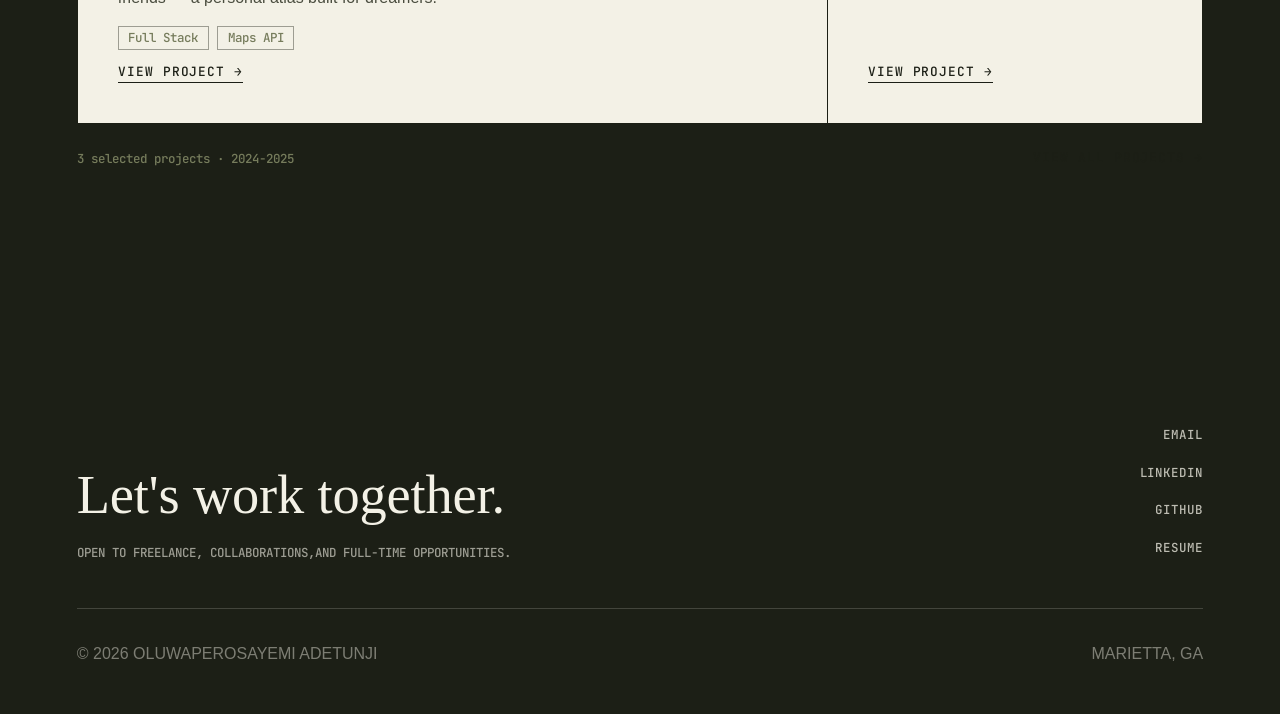
==== commit 034c5de4: "Layout and style changes made to the website. Updated CSS and HTML files to improve the overall desi" ====
--- a/index.html
+++ b/index.html
@@ -10,10 +10,10 @@
     <link rel="stylesheet" href="CSS/loader.css"><script src="JS/main.js" defer></script>
 </head>
 <body>
-    <div class="loader">
+    <!-- <div class="loader">
         <p>Note: The site is still under construction. Some features may not be fully functional.</p>
         <button>Continue to site</button>
-    </div>
+    </div> -->
 
     <nav>
         <ul>
--- a/CSS/styles.css
+++ b/CSS/styles.css
@@ -49,7 +49,16 @@
 
 html{ scroll-behavior: smooth; -webkit-font-smoothing: antialiased; }
 
-body{ background: var(--paper); font: var(--p-font); overflow-x: hidden; }
+body{ 
+    /* background: url(https://images.unsplash.com/photo-1486944859394-ed1c44255713?q=80&w=2340&auto=format&fit=crop&ixlib=rb-4.1.0&ixid=M3wxMjA3fDB8MHxwaG90by1wYWdlfHx8fGVufDB8fHx8fA%3D%3D); */
+    background: url(https://images.unsplash.com/photo-1490750967868-88aa4486c946?q=80&w=2340&auto=format&fit=crop&ixlib=rb-4.1.0&ixid=M3wxMjA3fDB8MHxwaG90by1wYWdlfHx8fGVufDB8fHx8fA%3D%3D);
+    background-size: cover;
+    background-position: center;
+    background-repeat: no-repeat;
+    background-attachment: fixed;
+    font: var(--p-font); 
+    overflow-x: hidden;
+}
 
 @media (prefers-reduced-motion: reduce){
     html{ scroll-behavior: auto; }
@@ -147,16 +156,18 @@
  HEADER — trimmed down to name, role, actions
 ========================================*/
 header{
-    height: 100vh;
+    /* background: red; */
+    backdrop-filter: blur(20px);
+    -webkit-backdrop-filter: blur(20px);
+    height: 70vh;
     width: 100vw;
-    padding: 0 var(--side-padding);
+    /* padding: 0 var(--side-padding); */
     display: flex;
     justify-content: center;
-    align-items: center;
-    gap: 4rem;
-}
-
-.heading{ display: flex; flex-direction: column; align-items: center; gap: 2.5rem; flex: 1; }
+    align-items: end;
+}
+
+.heading{ display: flex; flex-direction: column; align-items: center; gap: 2.5rem; flex: 1; padding-bottom: 2rem; }
 
 .name-title{ font: var(--p-font); color: var(--p-color); }
 .name-title p{ font: var(--mono-font); text-transform: uppercase; color: var(--sage); margin-top: .9rem; text-align: right; }
@@ -168,7 +179,7 @@
     border: 1px solid var(--ink);
     border-radius: 2px;
     background: transparent;
-    padding: .9rem 1.75rem;
+    padding: .9rem 2rem;
     font: var(--link-font);
     cursor: pointer;
     transition: background .2s ease, color .2s ease;
@@ -202,7 +213,7 @@
 /*=======================================
  MAIN — every section shares --side-padding and --section-space
 ========================================*/
-main{ position: relative; }
+main{ position: relative; background: var(--ink); }
 
 .about, .experience, .projects{
     width: 100%;
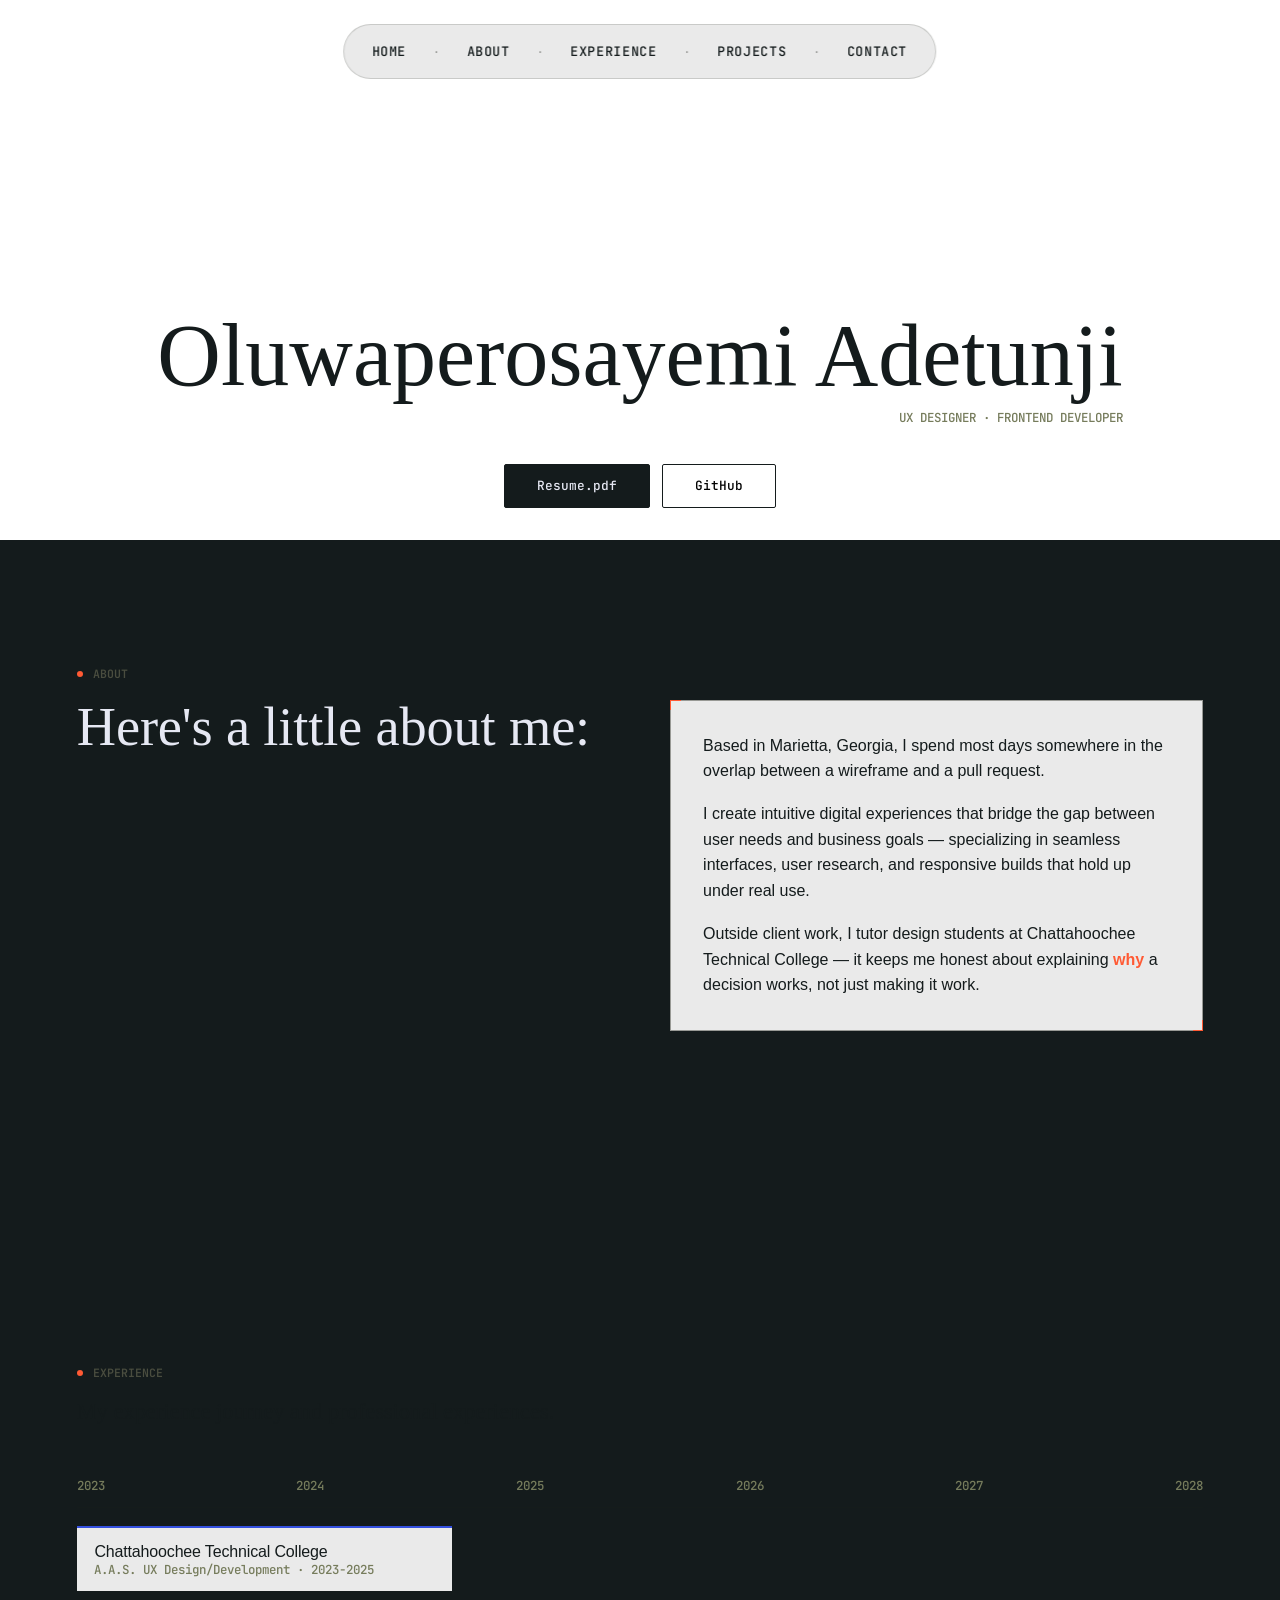
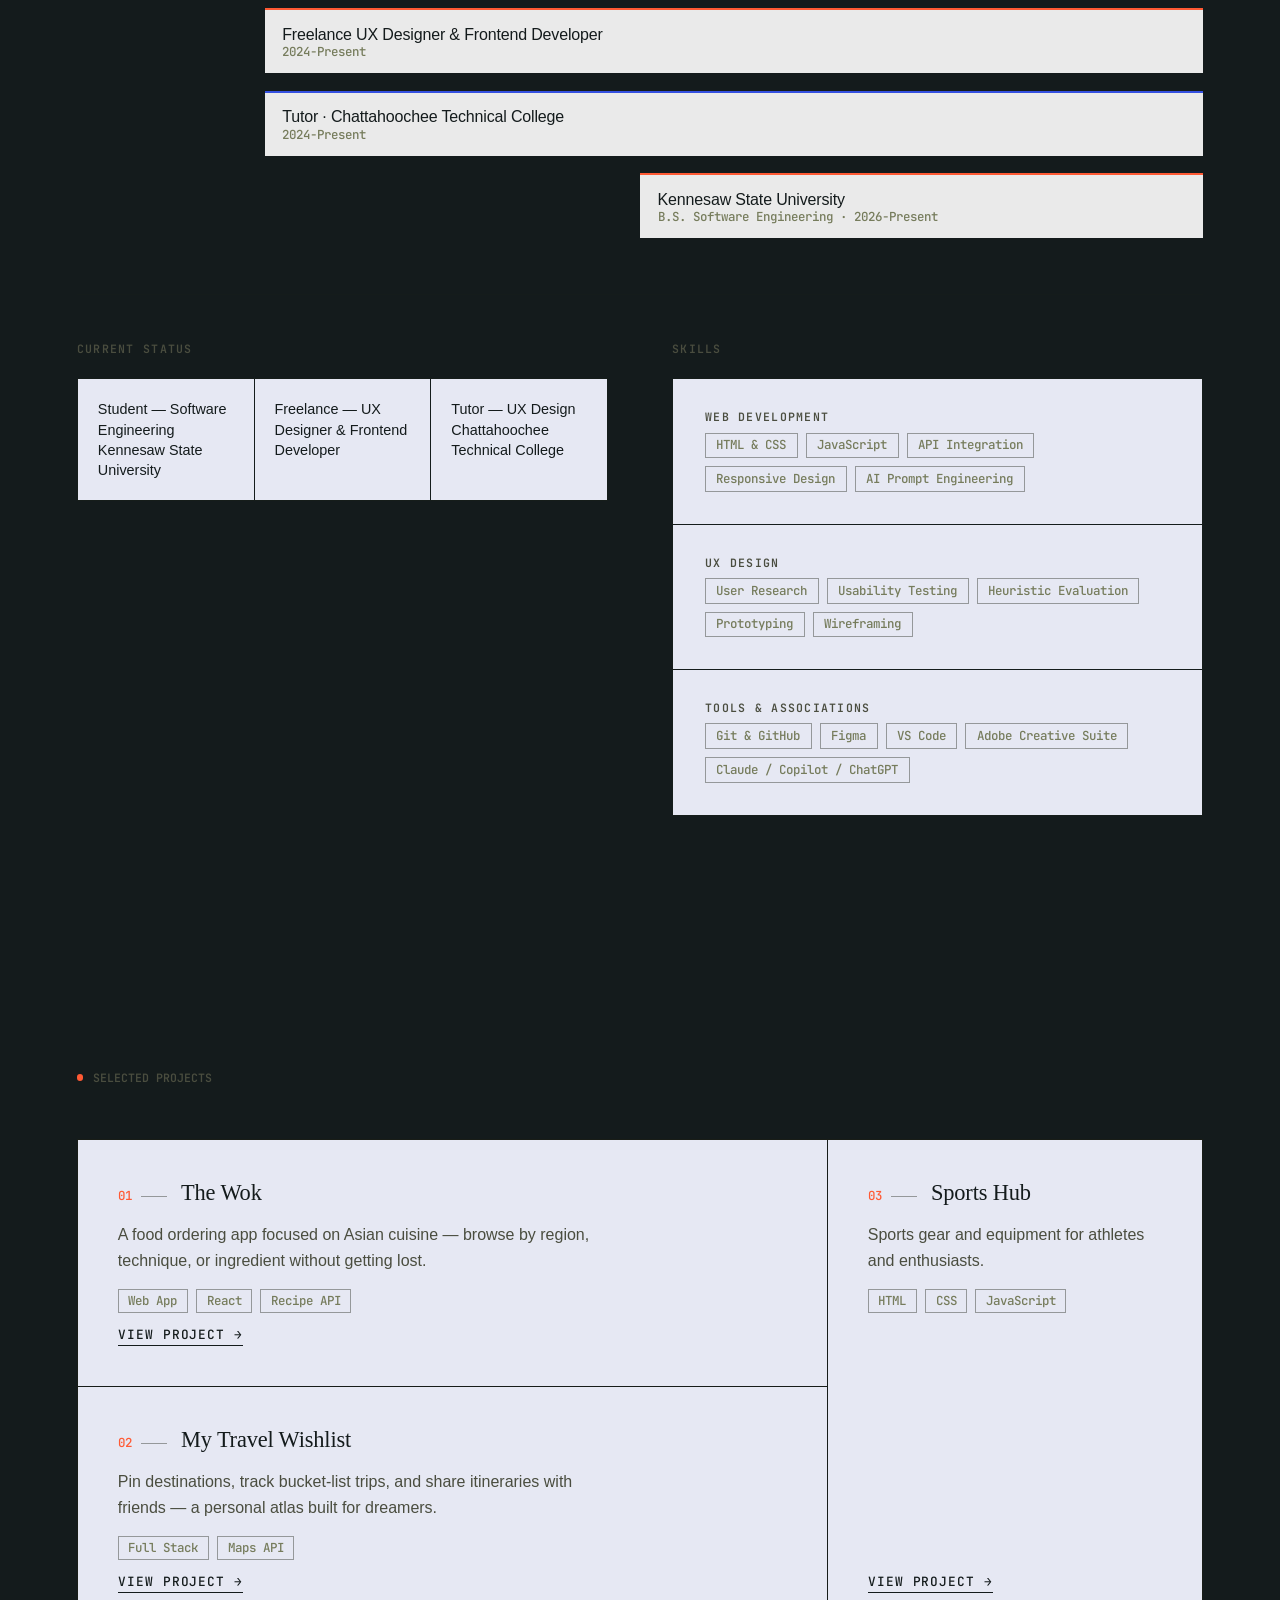
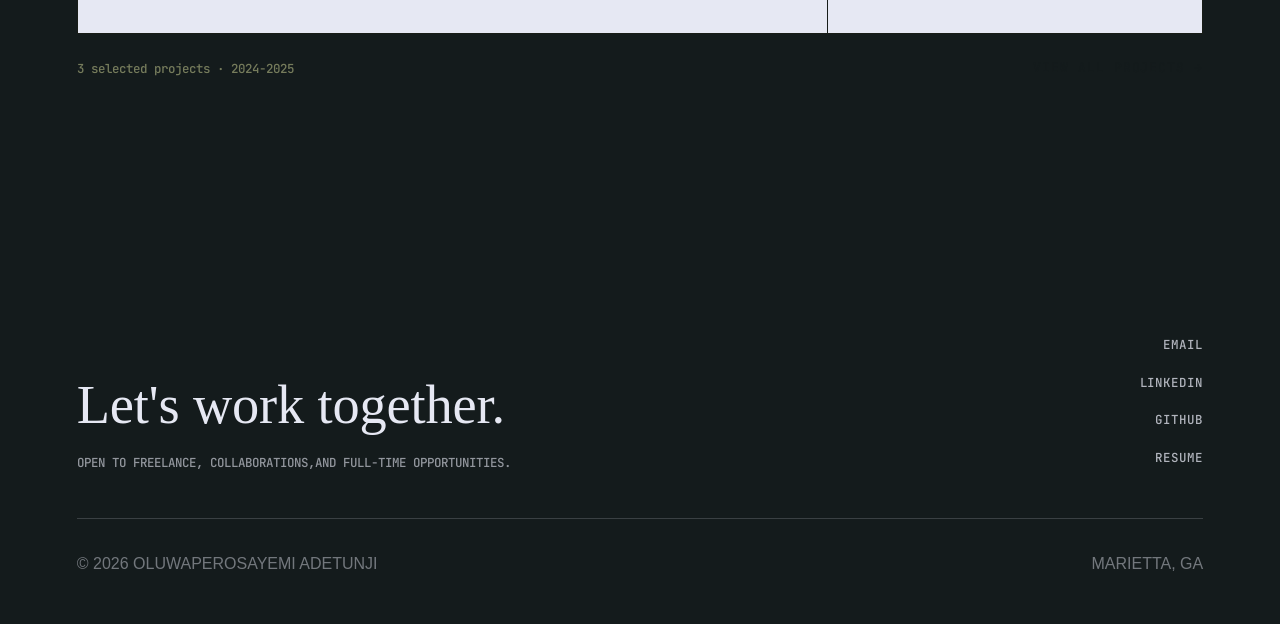
==== commit 24d9aefa: "aesthetic changes Layout updates, style updates and file re compartmentalization" ====
--- a/index.html
+++ b/index.html
@@ -6,8 +6,16 @@
     <title>Oluwaperosayemi Adetunji — Portfolio</title>
 
     <link href="https://api.fontshare.com/v2/css?f[]=melodrama@300,400,500,600,700,1&f[]=lora@400,401,500,501,600,601,700,701,1,2&f[]=general-sans@1&display=swap" rel="stylesheet">
-    <link rel="stylesheet" href="CSS/styles.css">
     <link rel="stylesheet" href="CSS/loader.css"><script src="JS/main.js" defer></script>
+    <!-- homepage styles -->
+    <link rel="stylesheet" href="">
+    <link rel="stylesheet" href="CSS/homepage css/root.css">
+    <link rel="stylesheet" href="CSS/homepage css/base-styles.css">
+    <link rel="stylesheet" href="CSS/homepage css/header.css">
+    <link rel="stylesheet" href="CSS/homepage css/main.css">
+    <link rel="stylesheet" href="CSS/homepage css/footer.css">
+    <link rel="stylesheet" href="CSS/homepage css/responsive.css">
+
 </head>
 <body>
     <!-- <div class="loader">
--- a/CSS/homepage css/root.css
+++ b/CSS/homepage css/root.css
@@ -0,0 +1,54 @@
+:root{
+    /* single source of truth for horizontal gutter — every top-level
+       section uses this, nothing overrides it locally */
+    --side-padding: clamp(1.5rem, 6vw, 6rem);
+    --section-space: 8rem;
+
+    /* COLORS */
+    --ink: #141b1c;
+    --ink-soft: #4a4d3f;
+    --paper: #e6e8f3;
+    --paper-dim: #eaeaea;
+    --guide: #3450e0;
+    --redline: #ff5a34;
+    --sage: #767c5c;
+    --line: rgba(28, 31, 22, 0.16);
+    --line-strong: rgba(28, 31, 22, 0.4);
+
+    --nav-background: var(--paper-dim);
+    --main-background: var(--paper);
+        --about-background: var(--ink);
+            --statement-panel-background: var(--paper-dim);
+        --experience-background: var(--ink);
+        --projects-background: var(--ink);
+    --footer-background: var(--ink);
+    
+    /* FONTS */
+    --f-display: 'Melodrama', 'Lora', serif;
+    --f-body: 'General Sans', sans-serif;
+    --f-mono: 'JetBrains Mono', ui-monospace, 'SF Mono', Menlo, monospace;
+    
+    --p-font: 400 1rem/1.6 var(--f-body);
+    --h1-font: 500 5.5rem/0.94 var(--f-display);
+    --h2-font: 500 3.4rem/1.02 var(--f-display);
+    --h3-font: 500 1.4rem/1.15 var(--f-display);
+    --h4-font: 600 .72rem/1 var(--f-mono);
+    --navlink-font: 500 .82rem/1 var(--f-mono);
+    --link-font: 500 .8rem/1 var(--f-mono);
+    --eyebrow-font: 600 .72rem/1 var(--f-mono);
+    --mono-font: 500 .78rem/1 var(--f-mono);
+    
+    --p-color: var(--ink);
+    --h1-color: var(--ink);
+    --h2-color: var(--p);
+    --h3-color: var(--ink);
+    --h4-color: var(--ink-soft);
+    --link-color: var(--ink);
+    --eyebrow-color: var(--ink-soft);
+
+    --main-color: var(--ink);
+    --about-color: var(--paper);
+    --experience-color: var(--ink);
+    --projects-color: var(--ink);
+    --footer-color: var(--ink);
+}
--- a/CSS/homepage css/base-styles.css
+++ b/CSS/homepage css/base-styles.css
@@ -0,0 +1,79 @@
+@import url('https://fonts.googleapis.com/css2?family=JetBrains+Mono:ital,wght@0,400;0,500;0,600;1,400&display=swap');
+
+/*=======================================
+ BASE STYLES
+========================================*/
+*{ margin: 0; padding: 0; box-sizing: border-box; }
+
+html{ scroll-behavior: smooth; -webkit-font-smoothing: antialiased; }
+
+body{ 
+    /* background: url(https://images.unsplash.com/photo-1486944859394-ed1c44255713?q=80&w=2340&auto=format&fit=crop&ixlib=rb-4.1.0&ixid=M3wxMjA3fDB8MHxwaG90by1wYWdlfHx8fGVufDB8fHx8fA%3D%3D); */
+    /* background: url(https://images.unsplash.com/photo-1490750967868-88aa4486c946?q=80&w=2340&auto=format&fit=crop&ixlib=rb-4.1.0&ixid=M3wxMjA3fDB8MHxwaG90by1wYWdlfHx8fGVufDB8fHx8fA%3D%3D); */
+    /* background: url(https://images.unsplash.com/photo-1542491873-564432bfb050?q=80&w=1925&auto=format&fit=crop&ixlib=rb-4.1.0&ixid=M3wxMjA3fDB8MHxwaG90by1wYWdlfHx8fGVufDB8fHx8fA%3D%3D); */
+    /* background: url(https://images.unsplash.com/photo-1555803741-1ac759ac2f53?q=80&w=2340&auto=format&fit=crop&ixlib=rb-4.1.0&ixid=M3wxMjA3fDB8MHxwaG90by1wYWdlfHx8fGVufDB8fHx8fA%3D%3D); */
+    /* background: url(https://images.unsplash.com/photo-1580595999172-787970a962d8?q=80&w=2148&auto=format&fit=crop&ixlib=rb-4.1.0&ixid=M3wxMjA3fDB8MHxwaG90by1wYWdlfHx8fGVufDB8fHx8fA%3D%3D); */
+    /* background: url(https://images.unsplash.com/photo-1542407242725-7d7f3d865665?q=80&w=2340&auto=format&fit=crop&ixlib=rb-4.1.0&ixid=M3wxMjA3fDB8MHxwaG90by1wYWdlfHx8fGVufDB8fHx8fA%3D%3D); */
+    background: url(https://images.unsplash.com/photo-1602615644018-d071a559f79a?q=80&w=2340&auto=format&fit=crop&ixlib=rb-4.1.0&ixid=M3wxMjA3fDB8MHxwaG90by1wYWdlfHx8fGVufDB8fHx8fA%3D%3D);
+    background-size: cover;
+    background-position: center;
+    background-repeat: no-repeat;
+    background-attachment: fixed;
+    font: var(--p-font); 
+    overflow-x: hidden;
+}
+
+@media (prefers-reduced-motion: reduce){
+    html{ scroll-behavior: auto; }
+    *{ animation: none !important; transition: none !important; }
+}
+
+#home, #experience, #projects, #about{ width: 100%; }
+#home{}
+#experience{ background: var(--experience-background); color: var(--experience-color); }
+#projects{ background: var(--projects-background); color: var(--projects-color); }
+#about{ background: var(--about-background); color: var(--about-color); }
+
+p{ font: var(--p-font); color: var(--p-color); }
+h2{ font: var(--h2-font); color: var(--h2-color); }
+h3{ font: var(--h3-font); color: var(--h3-color); }
+h4{ font: var(--h4-font); color: var(--h4-color); margin-bottom: .6rem; text-transform: uppercase; letter-spacing: .08rem; }
+a{ font: var(--link-font); color: var(--link-color); text-transform: uppercase; }
+
+.eyebrow{
+    font: var(--eyebrow-font);
+    color: var(--eyebrow-color);
+    text-transform: uppercase;
+    width: 100%;
+    margin-bottom: 1.25rem;
+    display: flex;
+    align-items: center;
+    gap: .6rem;
+}
+.eyebrow::before{
+    content: '';
+    width: .4rem;
+    height: .4rem;
+    background: var(--redline);
+    border-radius: 50%;
+    flex-shrink: 0;
+}
+
+/* shared small mono heading used by Current Status + Education panels */
+.panel-title{
+    font: var(--h4-font);
+    color: var(--ink-soft);
+    text-transform: uppercase;
+    letter-spacing: .08rem;
+    margin-bottom: 1.5rem;
+}
+
+a{ letter-spacing: .06rem; }
+h2, h3{ letter-spacing: -.01rem; }
+
+.line{ width: 100%; height: 1px; background: var(--line); }
+
+::selection{ background: var(--guide); color: var(--paper); }
+:focus-visible{ outline: 2px solid var(--guide); outline-offset: 3px; }
+
+
--- a/CSS/homepage css/header.css
+++ b/CSS/homepage css/header.css
@@ -0,0 +1,101 @@
+/*=======================================
+ NAVIGATION
+========================================*/
+nav{
+    position: fixed;
+    top: 1.5rem;
+    left: 50%;
+    transform: translateX(-50%);
+    background: var(--nav-background);
+    -webkit-backdrop-filter: blur(10px);
+    backdrop-filter: blur(10px);
+    border: 1px solid var(--line);
+    border-radius: 100px;
+    padding: .85rem 1.75rem;
+    display: flex;
+    justify-content: space-between;
+    align-items: center;
+    z-index: 99;
+}
+
+nav ul{ height: fit-content; display: flex; justify-content: right; align-items: center; list-style: none; gap: 1.75rem; }
+nav ul li{ display: flex; align-items: center; }
+nav ul li:not(:last-child)::after{ content: '·'; color: var(--line-strong); margin-left: 1.75rem; }
+
+nav ul li a{
+    text-decoration: none;
+    font: var(--navlink-font);
+    color: var(--link-color);
+    letter-spacing: .04rem;
+    position: relative;
+}
+nav ul li a::after{
+    content: '';
+    position: absolute;
+    left: 0; bottom: 0;
+    width: 0; height: 1px;
+    background: var(--redline);
+    transition: width .25s ease;
+}
+nav ul li a:hover::after{ width: 100%; }
+
+
+
+/*=======================================
+ HEADER — trimmed down to name, role, actions
+========================================*/
+header{
+    /* background: red; */
+    backdrop-filter: blur(2px);
+    -webkit-backdrop-filter: blur(10px);
+    height: 60vh;
+    width: 100vw;
+    /* padding: 0 var(--side-padding); */
+    display: flex;
+    justify-content: center;
+    align-items: end;
+}
+
+.heading{ display: flex; flex-direction: column; align-items: center; gap: 2.5rem; flex: 1; padding-bottom: 2rem; }
+
+.name-title{ font: var(--p-font); color: var(--p-color); }
+.name-title p{ font: var(--mono-font); text-transform: uppercase; color: var(--sage); margin-top: .9rem; text-align: right; }
+header h1{ font: var(--h1-font); color: var(--h1-color); }
+
+.header-btn-container{ display: flex; gap: .75rem; }
+
+.header-btn{
+    border: 1px solid var(--ink);
+    border-radius: 2px;
+    background: transparent;
+    padding: .9rem 2rem;
+    font: var(--link-font);
+    cursor: pointer;
+    transition: background .2s ease, color .2s ease;
+}
+.header-btn:hover{ background: var(--ink); color: var(--paper); }
+.header-btn.resume-btn{ background: var(--ink); color: var(--paper); }
+.header-btn.resume-btn:hover{ background: var(--redline); border-color: var(--redline); color: var(--paper); }
+
+/* .header-image{
+    position: relative;
+    flex: 1;
+    max-width: 26rem;
+    height: 65vh;
+    background:
+        linear-gradient(rgba(28,31,22,.9), rgba(28,31,22,.9)),
+        repeating-linear-gradient(0deg, transparent, transparent 23px, var(--line) 24px),
+        repeating-linear-gradient(90deg, transparent, transparent 23px, var(--line) 24px);
+    background-blend-mode: normal, screen, screen;
+}
+.header-image::before, .header-image::after{
+    content: '';
+    position: absolute;
+    width: .6rem; height: .6rem;
+    border: 1.5px solid var(--paper);
+    opacity: .6;
+}
+.header-image::before{ top: 1rem; left: 1rem; border-right: none; border-bottom: none; }
+.header-image::after{ bottom: 1rem; right: 1rem; border-left: none; border-top: none; } */
+
+
--- a/CSS/homepage css/main.css
+++ b/CSS/homepage css/main.css
@@ -0,0 +1,185 @@
+/*=======================================
+ MAIN — every section shares --side-padding and --section-space
+========================================*/
+main{ position: relative; background: var(--main-background); }
+
+.about, .experience, .projects{
+    width: 100%;
+    padding: var(--section-space) var(--side-padding);
+}
+
+
+/* ABOUT SECTION ************************/
+.about-intro{
+    display: flex;
+    justify-content: space-between;
+    gap: 5rem;
+    align-items: flex-start;
+    margin-bottom: 5rem;
+}
+
+.about-intro .left{
+    font: var(--h2-font);
+    flex-shrink: 0;
+}
+
+.statement-panel{
+    position: relative;
+    border: 1px solid var(--line-strong);
+    padding: 2rem;
+    background: var(--statement-panel-background);
+    /* background: red; */
+    display: flex;
+    flex-direction: column;
+    gap: 1.1rem;
+    /* max-width: 58rem; */
+}
+.statement-panel::before, .statement-panel::after{
+    content: '';
+    position: absolute;
+    width: .6rem; height: .6rem;
+    border: 1.5px solid var(--redline);
+}
+.statement-panel::before{ top: -1px; left: -1px; border-right: none; border-bottom: none; }
+.statement-panel::after{ bottom: -1px; right: -1px; border-left: none; border-top: none; }
+
+.statement-panel p{ text-align: left; }
+.statement-panel p em{ color: var(--redline); font-style: normal; font-weight: 600; }
+
+
+
+/* EXPERIENCE SECTION ************************/
+.experience > .header{ margin-bottom: 3.5rem; max-width: 34rem; }
+.experience > .header p{ font: var(--h3-font); }
+
+.experience-timeline{
+    display: grid;
+    grid-template-columns: repeat(6, 1fr);
+    row-gap: 1.1rem;
+    padding-bottom: 3.5rem;
+}
+
+.timeline{ grid-column: 1 / -1; }
+.timeline-years{ width: 100%; display: flex; justify-content: space-between; align-items: center; }
+.timeline-years span{ font: var(--mono-font); color: var(--sage); }
+.timeline .line{ margin-top: .9rem; }
+
+.timeline-item{
+    position: relative;
+    background: var(--paper-dim);
+    border-top: 2px solid var(--guide);
+    padding: .9rem 1.1rem;
+    display: flex;
+    flex-direction: column;
+    gap: .15rem;
+}
+.timeline-item h3{ font: 500 1rem/1.2 var(--f-body); }
+.timeline-item p{ font: var(--mono-font); color: var(--sage); }
+
+.ctc{ grid-column: 1 / 3; }
+.freelance{ grid-column: 2 / 7; border-top-color: var(--redline); }
+.tutor{ grid-column: 2 / 7; }
+.ksu{ grid-column: 4 / 7; border-top-color: var(--redline); }
+
+.experience-bottom{
+    display: grid;
+    grid-template-columns: 1fr 1fr;
+    gap: 4rem;
+    border-top: 1px solid var(--line);
+    padding-top: 3rem;
+}
+
+.current-stats section{
+    display: grid;
+    grid-template-columns: repeat(3, 1fr);
+    gap: 1px;
+    background: var(--line);
+    border: 1px solid var(--line);
+}
+.current-stats section p{
+    background: var(--paper);
+    display: flex;
+    align-items: flex-start;
+    padding: 1.25rem;
+    font: 500 .9rem/1.4 var(--f-body);
+}
+
+.skills-grid{
+    display: grid;
+    /* grid-template-columns: repeat(3, 1fr); */
+    gap: 1px;
+    background: var(--line);
+    border: 1px solid var(--line);
+}
+
+.skill-card{
+    background: var(--paper);
+    padding: 2rem;
+}
+
+.skill-card ul{ list-style: none; display: flex; flex-wrap: wrap; gap: .5rem; }
+
+.skill-card ul li p{
+    font: var(--mono-font);
+    color: var(--sage);
+    border: 1px solid var(--line-strong);
+    padding: .35rem .65rem;
+}
+
+
+
+/* PROJECTS SECTION ************************/
+.projects .eyebrow{ margin-bottom: 3.5rem; }
+
+.projects-main{
+    width: 100%;
+    display: grid;
+    grid-template-columns: 2fr 1fr;
+    grid-template-rows: repeat(2, minmax(14rem, auto));
+    gap: 1px;
+    background: var(--line-strong);
+    border: 1px solid var(--line-strong);
+}
+
+.work-item{
+    background: var(--paper);
+    padding: 2.5rem;
+    position: relative;
+    display: flex;
+    flex-direction: column;
+    gap: 1rem;
+    transition: background .2s ease;
+}
+.work-item:hover{ background: var(--paper-dim); }
+
+.work-item h3{ display: flex; align-items: baseline; gap: .9rem; }
+.work-item h3 span{ font: var(--mono-font); color: var(--redline); display: flex; align-items: center; gap: .6rem; }
+.work-item h3 span .line{ width: 1.6rem; height: 1px; background: var(--line-strong); }
+.work-item p{ max-width: 30rem; color: var(--ink-soft); }
+
+.work-item ul{ list-style: none; display: flex; gap: .5rem; flex-wrap: wrap; }
+.work-item ul li p{ font: var(--mono-font); color: var(--sage); border: 1px solid var(--line-strong); padding: .3rem .6rem; }
+
+.work-item a{
+    margin-top: auto;
+    width: fit-content;
+    text-decoration: none;
+    padding-bottom: .2rem;
+    border-bottom: 1px solid var(--ink);
+}
+
+.the-wok{ grid-column: 1; grid-row: 1; }
+.mtwl{ grid-column: 1; grid-row: 2; }
+.sports-hub{ grid-column: 2; grid-row: 1 / 3; }
+
+.project-summary{
+    width: 100%;
+    padding-top: 1.75rem;
+    display: flex;
+    justify-content: space-between;
+    align-items: center;
+}
+.project-summary p{ font: var(--mono-font); color: var(--sage); }
+.project-summary a{ text-decoration: none; }
+
+
--- a/CSS/homepage css/footer.css
+++ b/CSS/homepage css/footer.css
@@ -0,0 +1,39 @@
+/*=======================================
+ FOOTER
+========================================*/
+footer{
+    background: var(--footer-background);
+    color: var(--footer-color);
+    width: 100%;
+    padding: var(--section-space) var(--side-padding) 2rem;
+}
+footer h2{ color: var(--paper); font: var(--h2-font); }
+footer p, footer a{ color: var(--paper); opacity: .75; }
+
+.contact{
+    width: 100%;
+    padding-top: 0;
+    display: flex;
+    justify-content: space-between;
+    align-items: flex-end;
+}
+.contact p{ font: var(--mono-font); color: var(--paper); opacity: .6; margin-top: 1.5rem; text-transform: uppercase; }
+.contact ul{ text-align: right; list-style: none; display: flex; flex-direction: column; gap: .75rem; }
+.contact ul li a{ text-decoration: none; font: var(--mono-font); letter-spacing: .06rem; transition: opacity .2s ease, color .2s ease; }
+.contact ul li a:hover{ opacity: 1; color: var(--redline); }
+
+footer .line{ margin: 3rem 0 2rem; background-color: var(--paper); opacity: 0.18; }
+
+footer .end{
+    width: 100%;
+    padding-bottom: 1rem;
+    display: flex;
+    justify-content: space-between;
+    align-items: center;
+    font: var(--mono-font);
+    color: var(--paper);
+    opacity: .6;
+    text-transform: uppercase;
+}
+
+
--- a/CSS/homepage css/responsive.css
+++ b/CSS/homepage css/responsive.css
@@ -0,0 +1,31 @@
+/*=======================================
+ RESPONSIVE
+========================================*/
+@media (max-width: 1024px){
+    :root{
+        --h1-font: 500 3.4rem/1 var(--f-display);
+        --h2-font: 500 2.4rem/1.05 var(--f-display);
+        --section-space: 5rem;
+    }
+
+    header{ flex-direction: column; height: auto; padding-top: 9rem; padding-bottom: 4rem; gap: 3rem; }
+    .heading{ max-width: 100%; }
+    .header-image{ width: 100%; max-width: 100%; height: 16rem; }
+
+    .about-intro{ flex-direction: column; gap: 2.5rem; }
+    .statement-panel{ max-width: 100%; }
+    .skills-grid{ grid-template-columns: 1fr; }
+
+    .experience-timeline{ grid-template-columns: 1fr; }
+    .ctc, .freelance, .tutor, .ksu{ grid-column: 1; }
+    .timeline{ display: none; }
+
+    .experience-bottom{ grid-template-columns: 1fr; gap: 3rem; }
+    .current-stats section{ grid-template-columns: 1fr; }
+
+    .projects-main{ grid-template-columns: 1fr; grid-template-rows: auto; }
+    .the-wok, .mtwl, .sports-hub{ grid-column: 1; grid-row: auto; }
+
+    .contact{ flex-direction: column; align-items: flex-start; gap: 2rem; }
+    .contact ul{ text-align: left; }
+}
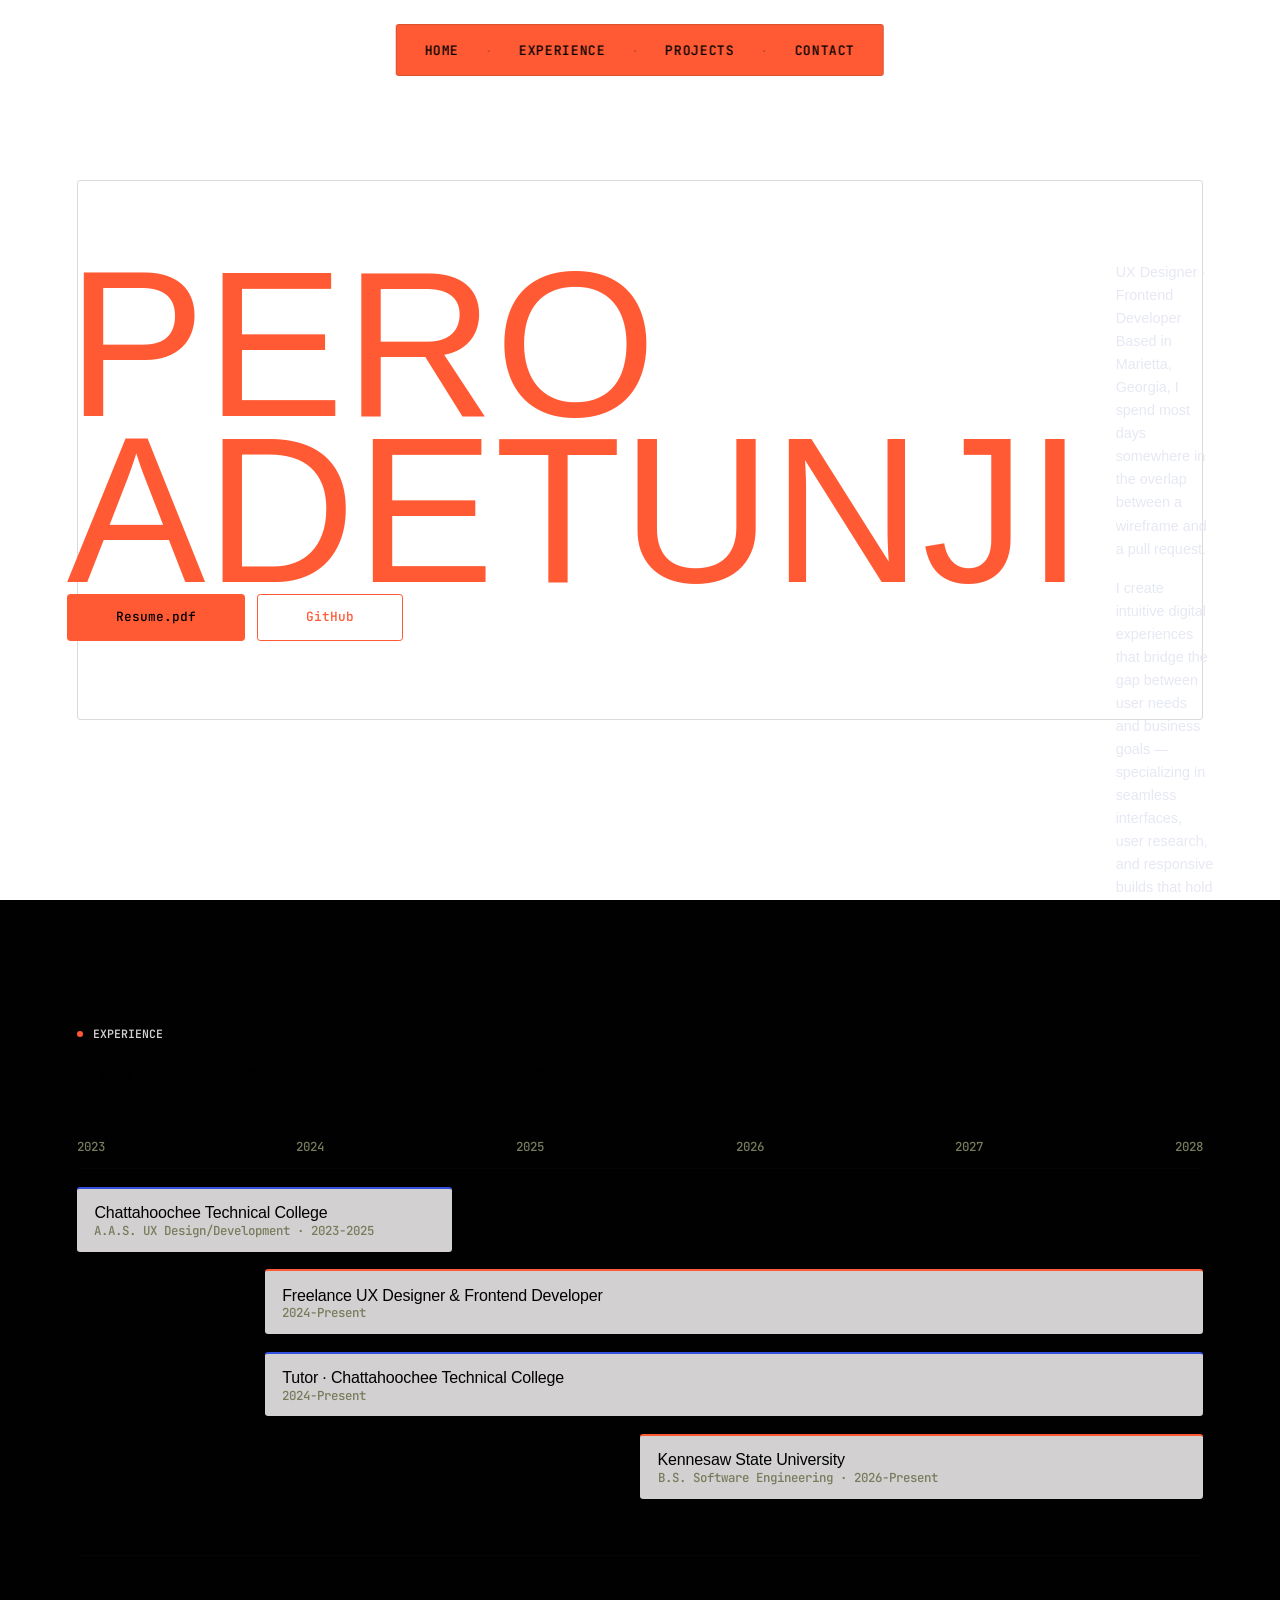
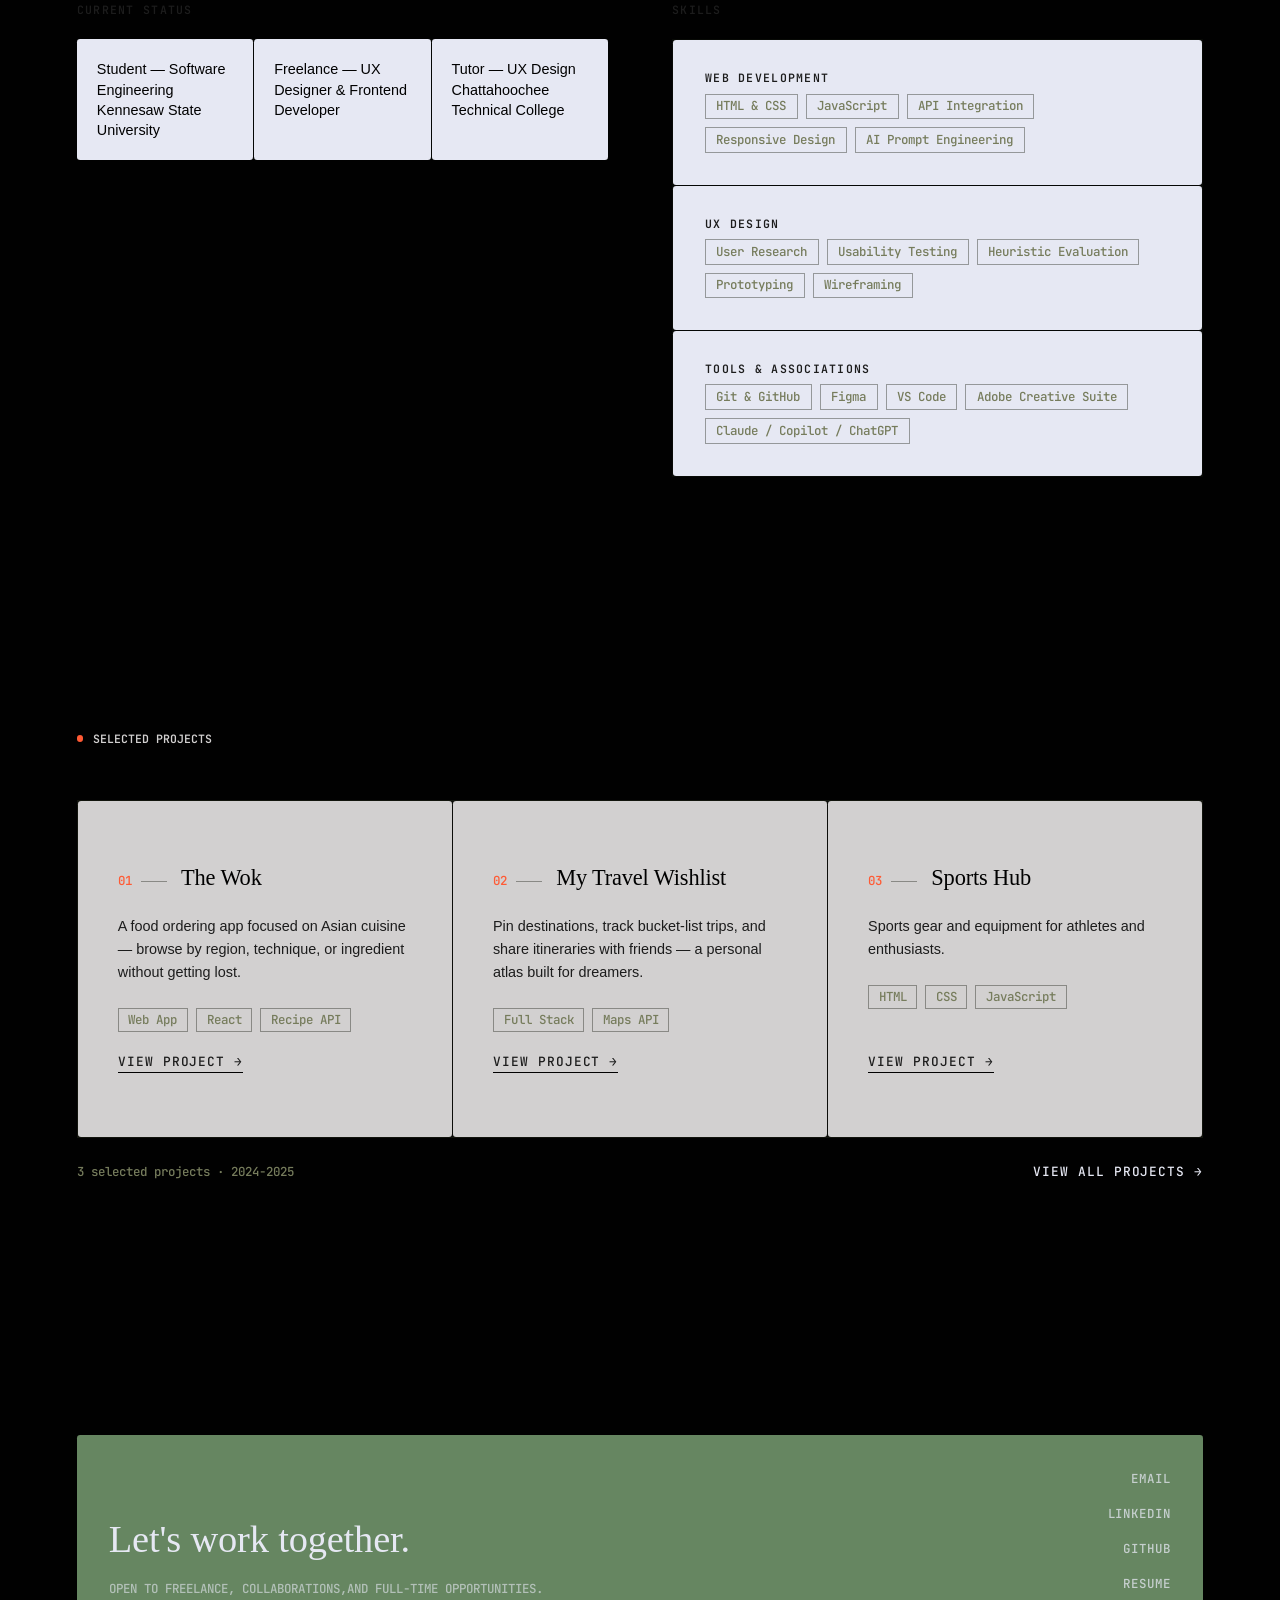
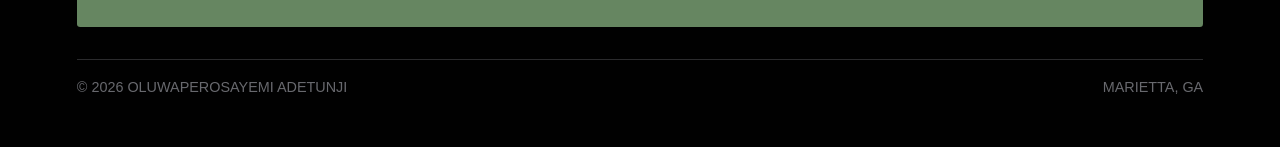
==== commit a7720684: "style and layout updates" ====
--- a/index.html
+++ b/index.html
@@ -3,9 +3,9 @@
 <head>
     <meta charset="UTF-8">
     <meta name="viewport" content="width=device-width, initial-scale=1.0">
-    <title>Oluwaperosayemi Adetunji — Portfolio</title>
-
-    <link href="https://api.fontshare.com/v2/css?f[]=melodrama@300,400,500,600,700,1&f[]=lora@400,401,500,501,600,601,700,701,1,2&f[]=general-sans@1&display=swap" rel="stylesheet">
+    <title>Pero Adetunji — Portfolio</title>
+
+    <link href="https://api.fontshare.com/v2/css?f[]=melodrama@300,400,500,600,700,1&f[]=lora@400,401,500,501,600,601,700,701,1,2&f[]=general-sans@1&f[]=boska@1,2&display=swap" rel="stylesheet">
     <link rel="stylesheet" href="CSS/loader.css"><script src="JS/main.js" defer></script>
     <!-- homepage styles -->
     <link rel="stylesheet" href="">
@@ -26,7 +26,6 @@
     <nav>
         <ul>
             <li class="nav-btn"><a href="#home">Home</a></li>
-            <li class="nav-btn"><a href="#about">About</a></li>
             <li class="nav-btn"><a href="#experience">Experience</a></li>
             <li class="nav-btn"><a href="#projects">Projects</a></li>
             <li class="nav-btn"><a href="#contact">Contact</a></li>
@@ -34,37 +33,32 @@
     </nav>
 
     <header id="home">
-        <section class="heading">
-            <div class="name-title">
-                <h1>Oluwaperosayemi Adetunji</h1>
-                <p>UX Designer · Frontend Developer</p>
-            </div>
-
-            <div class="header-btn-container">
-                <button class="header-btn resume-btn" type="button">Resume.pdf</button>
-                <button class="header-btn github-btn" type="button">GitHub</button>
-            </div>
-        </section>
-
-        <!-- <section class="header-image"></section> -->
-    </header>
-
-    <main>
-        <!-- About Section -->
-        <section id="about" class="about">
-            <p class="eyebrow">About</p>
-
-            <div class="about-intro">
-                <h2 class="left">Here's a little about me:</h2>
-
+        <div class="heading-container">
+            <section class="heading">
+                <div class="name-title">
+                    <h1>PERO <br>
+                        ADETUNJI
+                    </h1>
+                </div>
+                
+                <div class="header-btn-container">
+                    <button class="header-btn resume-btn" type="button">Resume.pdf</button>
+                    <button class="header-btn github-btn" type="button">GitHub</button>
+                </div>
+            </section>
+            
+            <section id="about" class="about">
+                <p class="title">UX Designer · Frontend Developer</p>
                 <div class="statement-panel">
                     <p>Based in Marietta, Georgia, I spend most days somewhere in the overlap between a wireframe and a pull request.</p>
                     <p>I create intuitive digital experiences that bridge the gap between user needs and business goals — specializing in seamless interfaces, user research, and responsive builds that hold up under real use.</p>
                     <p>Outside client work, I tutor design students at Chattahoochee Technical College — it keeps me honest about explaining <em>why</em> a decision works, not just making it work.</p>
                 </div>
-            </div>
-        </section>
-
+            </section>
+        </div>
+    </header>
+
+    <main>
         <!-- Experience Section -->
         <section id="experience" class="experience">
             <p class="eyebrow">Experience</p>
--- a/CSS/homepage css/root.css
+++ b/CSS/homepage css/root.css
@@ -3,52 +3,71 @@
        section uses this, nothing overrides it locally */
     --side-padding: clamp(1.5rem, 6vw, 6rem);
     --section-space: 8rem;
+    --border-radius: .2rem;
 
     /* COLORS */
-    --ink: #141b1c;
-    --ink-soft: #4a4d3f;
+    --transparent: transparent;
+    --ink: #010101;
+    --ink-soft: #1c1c1c;
     --paper: #e6e8f3;
-    --paper-dim: #eaeaea;
+    --paper-dim: #d2d0d0;
     --guide: #3450e0;
     --redline: #ff5a34;
+    --green: #668661;
     --sage: #767c5c;
     --line: rgba(28, 31, 22, 0.16);
     --line-strong: rgba(28, 31, 22, 0.4);
-
-    --nav-background: var(--paper-dim);
-    --main-background: var(--paper);
-        --about-background: var(--ink);
-            --statement-panel-background: var(--paper-dim);
+    
+    /* BACKGROUNDS */
+    --body-background: var(--ink);
+    --nav-background: var(--redline);
+    --header-background: var(--green);
+        --header-btn-background: var(--redline);
+        --header-btn-hover: var(--paper);
+        --statement-panel-background: var(--transparent);
+    --main-background: var(--green);
         --experience-background: var(--ink);
         --projects-background: var(--ink);
+            --work-item-background: var(--paper-dim);
+            --work-item-hover: var(--paper);
     --footer-background: var(--ink);
-    
+        --footer-contact-background: var(--green);
+
     /* FONTS */
+    --f-boska: 'Boska', serif;
+    --f-lora: 'Lora', serif;
     --f-display: 'Melodrama', 'Lora', serif;
     --f-body: 'General Sans', sans-serif;
     --f-mono: 'JetBrains Mono', ui-monospace, 'SF Mono', Menlo, monospace;
     
-    --p-font: 400 1rem/1.6 var(--f-body);
-    --h1-font: 500 5.5rem/0.94 var(--f-display);
-    --h2-font: 500 3.4rem/1.02 var(--f-display);
+    --navlink-font: 500 .82rem/1 var(--f-mono);
+    --h1-font: 300 13rem/.8 var(--f-body);
+    --h2-font: 500 2.4rem/1.02 var(--f-display);
     --h3-font: 500 1.4rem/1.15 var(--f-display);
     --h4-font: 600 .72rem/1 var(--f-mono);
-    --navlink-font: 500 .82rem/1 var(--f-mono);
+    --p-font: 400 .9rem/1.6 var(--f-body);
     --link-font: 500 .8rem/1 var(--f-mono);
     --eyebrow-font: 600 .72rem/1 var(--f-mono);
     --mono-font: 500 .78rem/1 var(--f-mono);
     
+    /* TEXT COLORS */
+    --navlink-color: var(--ink);
+    --h1-color: var(--redline);
+    --header-btn-color: var(--ink);
+    --statement-panel-color: var(--paper);
     --p-color: var(--ink);
-    --h1-color: var(--ink);
-    --h2-color: var(--p);
+    --h2-color: var(--paper);
     --h3-color: var(--ink);
     --h4-color: var(--ink-soft);
-    --link-color: var(--ink);
-    --eyebrow-color: var(--ink-soft);
+    --link-color: var(--paper);
+    --work-item-link: var(--ink-soft);
+    --eyebrow-color: var(--paper-dim);
 
     --main-color: var(--ink);
     --about-color: var(--paper);
     --experience-color: var(--ink);
     --projects-color: var(--ink);
     --footer-color: var(--ink);
+
+
 }
--- a/CSS/homepage css/base-styles.css
+++ b/CSS/homepage css/base-styles.css
@@ -5,16 +5,21 @@
 ========================================*/
 *{ margin: 0; padding: 0; box-sizing: border-box; }
 
-html{ scroll-behavior: smooth; -webkit-font-smoothing: antialiased; }
+/* html{ scroll-behavior: smooth; -webkit-font-smoothing: antialiased; } */
 
 body{ 
+    position: relative;
+    background: var(--body-background);
     /* background: url(https://images.unsplash.com/photo-1486944859394-ed1c44255713?q=80&w=2340&auto=format&fit=crop&ixlib=rb-4.1.0&ixid=M3wxMjA3fDB8MHxwaG90by1wYWdlfHx8fGVufDB8fHx8fA%3D%3D); */
     /* background: url(https://images.unsplash.com/photo-1490750967868-88aa4486c946?q=80&w=2340&auto=format&fit=crop&ixlib=rb-4.1.0&ixid=M3wxMjA3fDB8MHxwaG90by1wYWdlfHx8fGVufDB8fHx8fA%3D%3D); */
     /* background: url(https://images.unsplash.com/photo-1542491873-564432bfb050?q=80&w=1925&auto=format&fit=crop&ixlib=rb-4.1.0&ixid=M3wxMjA3fDB8MHxwaG90by1wYWdlfHx8fGVufDB8fHx8fA%3D%3D); */
     /* background: url(https://images.unsplash.com/photo-1555803741-1ac759ac2f53?q=80&w=2340&auto=format&fit=crop&ixlib=rb-4.1.0&ixid=M3wxMjA3fDB8MHxwaG90by1wYWdlfHx8fGVufDB8fHx8fA%3D%3D); */
     /* background: url(https://images.unsplash.com/photo-1580595999172-787970a962d8?q=80&w=2148&auto=format&fit=crop&ixlib=rb-4.1.0&ixid=M3wxMjA3fDB8MHxwaG90by1wYWdlfHx8fGVufDB8fHx8fA%3D%3D); */
     /* background: url(https://images.unsplash.com/photo-1542407242725-7d7f3d865665?q=80&w=2340&auto=format&fit=crop&ixlib=rb-4.1.0&ixid=M3wxMjA3fDB8MHxwaG90by1wYWdlfHx8fGVufDB8fHx8fA%3D%3D); */
-    background: url(https://images.unsplash.com/photo-1602615644018-d071a559f79a?q=80&w=2340&auto=format&fit=crop&ixlib=rb-4.1.0&ixid=M3wxMjA3fDB8MHxwaG90by1wYWdlfHx8fGVufDB8fHx8fA%3D%3D);
+    /* background: url(https://images.unsplash.com/photo-1602615644018-d071a559f79a?q=80&w=2340&auto=format&fit=crop&ixlib=rb-4.1.0&ixid=M3wxMjA3fDB8MHxwaG90by1wYWdlfHx8fGVufDB8fHx8fA%3D%3D); */
+    /* background: url(https://images.unsplash.com/photo-1494154263685-1241ed054a2f?q=80&w=2340&auto=format&fit=crop&ixlib=rb-4.1.0&ixid=M3wxMjA3fDB8MHxwaG90by1wYWdlfHx8fGVufDB8fHx8fA%3D%3D); */
+    /* background: url(https://images.unsplash.com/photo-1494154263685-1241ed054a2f?q=80&w=2340&auto=format&fit=crop&ixlib=rb-4.1.0&ixid=M3wxMjA3fDB8MHxwaG90by1wYWdlfHx8fGVufDB8fHx8fA%3D%3D); */
+    background: url(https://images.unsplash.com/photo-1588114410955-e29c67d1f0b9?q=80&w=3540&auto=format&fit=crop&ixlib=rb-4.1.0&ixid=M3wxMjA3fDB8MHxwaG90by1wYWdlfHx8fGVufDB8fHx8fA%3D%3D);
     background-size: cover;
     background-position: center;
     background-repeat: no-repeat;
@@ -23,16 +28,16 @@
     overflow-x: hidden;
 }
 
-@media (prefers-reduced-motion: reduce){
-    html{ scroll-behavior: auto; }
-    *{ animation: none !important; transition: none !important; }
-}
+nav{ z-index: 99999; }
+header{ z-index: -1; }
+main{ z-index: 999; }
+footer{ z-index: 99999; }
 
-#home, #experience, #projects, #about{ width: 100%; }
+
+#home, #experience, #projects{ width: 100%; }
 #home{}
 #experience{ background: var(--experience-background); color: var(--experience-color); }
 #projects{ background: var(--projects-background); color: var(--projects-color); }
-#about{ background: var(--about-background); color: var(--about-color); }
 
 p{ font: var(--p-font); color: var(--p-color); }
 h2{ font: var(--h2-font); color: var(--h2-color); }
--- a/CSS/homepage css/header.css
+++ b/CSS/homepage css/header.css
@@ -2,20 +2,20 @@
  NAVIGATION
 ========================================*/
 nav{
+    background: var(--nav-background);
+    -webkit-backdrop-filter: blur(10px);
+    backdrop-filter: blur(100px);
+    border: 1px solid var(--line);
+
     position: fixed;
     top: 1.5rem;
     left: 50%;
     transform: translateX(-50%);
-    background: var(--nav-background);
-    -webkit-backdrop-filter: blur(10px);
-    backdrop-filter: blur(10px);
-    border: 1px solid var(--line);
-    border-radius: 100px;
+    border-radius: var(--border-radius);
     padding: .85rem 1.75rem;
     display: flex;
     justify-content: space-between;
     align-items: center;
-    z-index: 99;
 }
 
 nav ul{ height: fit-content; display: flex; justify-content: right; align-items: center; list-style: none; gap: 1.75rem; }
@@ -25,7 +25,7 @@
 nav ul li a{
     text-decoration: none;
     font: var(--navlink-font);
-    color: var(--link-color);
+    color: var(--navlink-color);
     letter-spacing: .04rem;
     position: relative;
 }
@@ -45,37 +45,93 @@
  HEADER — trimmed down to name, role, actions
 ========================================*/
 header{
-    /* background: red; */
-    backdrop-filter: blur(2px);
-    -webkit-backdrop-filter: blur(10px);
-    height: 60vh;
-    width: 100vw;
-    /* padding: 0 var(--side-padding); */
+    /* backdrop-filter: blur(10px); */
+    /* -webkit-backdrop-filter: blur(10px); */
+    height: 100vh;
+    padding: 0 var(--side-padding);
     display: flex;
     justify-content: center;
-    align-items: end;
+    align-items: center;
+    /* align-items: end; */
 }
 
-.heading{ display: flex; flex-direction: column; align-items: center; gap: 2.5rem; flex: 1; padding-bottom: 2rem; }
+.heading-container{
+    /* backdrop-filter: blur(5px);
+    -webkit-backdrop-filter: blur(5px); */
+    border: 1px solid var(--line);
+    border-radius: var(--border-radius);
+    /* background: var(--header-background); */
+    display: flex;
+    justify-content: center;
+    align-items: center;
+    gap: 2rem;
+    padding: 5rem;
+    height: 60%;
+    width: 100%;
+    max-width: 120rem;
+    /* padding-top: 10rem; */
+}
 
-.name-title{ font: var(--p-font); color: var(--p-color); }
+.heading{
+    /* background: blue; */
+    height: 100%;
+    /* width: 70%; */
+    display: flex;
+    flex-direction: column;
+    align-items: start;
+    justify-content: space-between;
+    /* gap: 5rem; */
+    /* flex: 1; */
+    /* margin-top: 10rem; */
+}
+
+
+.name-title{
+    /* background: red; */
+    max-width: 100vw;
+    /* padding: 0 2rem; */
+}
+
+h1{
+    position: relative;
+    /* background: green; */
+    font: var(--h1-font);
+    color: var(--h1-color);
+    /* padding: 1rem 0; */
+    /* text-indent: -2rem; */
+    text-box: trim-both cap alphabetic;
+    /* letter-spacing: -.2rem; */
+}
 .name-title p{ font: var(--mono-font); text-transform: uppercase; color: var(--sage); margin-top: .9rem; text-align: right; }
-header h1{ font: var(--h1-font); color: var(--h1-color); }
 
-.header-btn-container{ display: flex; gap: .75rem; }
 
+/* .header-img{
+    background: url(https://images.unsplash.com/photo-1555412654-72a95a495858?q=80&w=1287&auto=format&fit=crop&ixlib=rb-4.1.0&ixid=M3wxMjA3fDB8MHxwaG90by1wYWdlfHx8fGVufDB8fHx8fA%3D%3D);
+    background-size: 100%;
+    background-repeat: no-repeat;
+    position: absolute;
+    top: 100%; left: 50%;
+    transform: translate(-50%, -50%);
+    aspect-ratio:  2/1;
+    width: 10rem; height: 30rem;
+    z-index: -1;
+} */
+
+.header-btn-container{ display: flex; gap: .75rem;}
 .header-btn{
-    border: 1px solid var(--ink);
-    border-radius: 2px;
+    border: 1px solid var(--header-btn-background);
+    border-radius: var(--border-radius);
     background: transparent;
-    padding: .9rem 2rem;
+    color: var(--header-btn-background);
+    padding: 1rem 3rem;
     font: var(--link-font);
     cursor: pointer;
     transition: background .2s ease, color .2s ease;
 }
-.header-btn:hover{ background: var(--ink); color: var(--paper); }
-.header-btn.resume-btn{ background: var(--ink); color: var(--paper); }
-.header-btn.resume-btn:hover{ background: var(--redline); border-color: var(--redline); color: var(--paper); }
+.header-btn:hover{ background: var(--header-btn-background); color: var(--header-btn-hover); }
+
+.header-btn.resume-btn{ background: var(--header-btn-background); color: var(--header-btn-color); }
+.header-btn.resume-btn:hover{ background: var(--header-btn-hover); border-color: var(--header-btn-hover); color: var(--header-btn-color); }
 
 /* .header-image{
     position: relative;
@@ -99,3 +155,26 @@
 .header-image::after{ bottom: 1rem; right: 1rem; border-left: none; border-top: none; } */
 
 
+
+/* ABOUT SECTION ************************/
+.about{
+    /* background-color: red; */
+    height: 100%;
+    /* width: 40%; */
+    display: flex;
+    flex-direction: column;
+    justify-content: space-between;
+    /* flex: 1; */
+}
+.title { font: var(--p); color: var(--statement-panel-color); } 
+.statement-panel{
+    position: relative;
+    /* background: red; */
+    display: flex;
+    flex-direction: column;
+    gap: 1rem;
+    border-radius: var(--border-radius);
+}
+
+.statement-panel p{ text-align: left; color: var(--statement-panel-color); }
+.statement-panel p em{ font-style: italic; font-weight: 600; }
--- a/CSS/homepage css/main.css
+++ b/CSS/homepage css/main.css
@@ -2,50 +2,10 @@
  MAIN — every section shares --side-padding and --section-space
 ========================================*/
 main{ position: relative; background: var(--main-background); }
-
-.about, .experience, .projects{
+.experience, .projects{
     width: 100%;
     padding: var(--section-space) var(--side-padding);
 }
-
-
-/* ABOUT SECTION ************************/
-.about-intro{
-    display: flex;
-    justify-content: space-between;
-    gap: 5rem;
-    align-items: flex-start;
-    margin-bottom: 5rem;
-}
-
-.about-intro .left{
-    font: var(--h2-font);
-    flex-shrink: 0;
-}
-
-.statement-panel{
-    position: relative;
-    border: 1px solid var(--line-strong);
-    padding: 2rem;
-    background: var(--statement-panel-background);
-    /* background: red; */
-    display: flex;
-    flex-direction: column;
-    gap: 1.1rem;
-    /* max-width: 58rem; */
-}
-.statement-panel::before, .statement-panel::after{
-    content: '';
-    position: absolute;
-    width: .6rem; height: .6rem;
-    border: 1.5px solid var(--redline);
-}
-.statement-panel::before{ top: -1px; left: -1px; border-right: none; border-bottom: none; }
-.statement-panel::after{ bottom: -1px; right: -1px; border-left: none; border-top: none; }
-
-.statement-panel p{ text-align: left; }
-.statement-panel p em{ color: var(--redline); font-style: normal; font-weight: 600; }
-
 
 
 /* EXPERIENCE SECTION ************************/
@@ -72,6 +32,7 @@
     display: flex;
     flex-direction: column;
     gap: .15rem;
+    border-radius: var(--border-radius);
 }
 .timeline-item h3{ font: 500 1rem/1.2 var(--f-body); }
 .timeline-item p{ font: var(--mono-font); color: var(--sage); }
@@ -94,7 +55,7 @@
     grid-template-columns: repeat(3, 1fr);
     gap: 1px;
     background: var(--line);
-    border: 1px solid var(--line);
+    /* border: 1px solid var(--line); */
 }
 .current-stats section p{
     background: var(--paper);
@@ -102,6 +63,7 @@
     align-items: flex-start;
     padding: 1.25rem;
     font: 500 .9rem/1.4 var(--f-body);
+    border-radius: var(--border-radius);
 }
 
 .skills-grid{
@@ -115,6 +77,7 @@
 .skill-card{
     background: var(--paper);
     padding: 2rem;
+    border-radius: var(--border-radius);
 }
 
 .skill-card ul{ list-style: none; display: flex; flex-wrap: wrap; gap: .5rem; }
@@ -134,23 +97,24 @@
 .projects-main{
     width: 100%;
     display: grid;
-    grid-template-columns: 2fr 1fr;
-    grid-template-rows: repeat(2, minmax(14rem, auto));
+    grid-template-columns: 1fr 1fr 1fr;
+    /* grid-template-rows: repeat(2, minmax(14rem, auto)); */
     gap: 1px;
     background: var(--line-strong);
     border: 1px solid var(--line-strong);
 }
 
 .work-item{
-    background: var(--paper);
-    padding: 2.5rem;
+    background: var(--work-item-background);
+    padding: 4rem 2.5rem;
+    border-radius: var(--border-radius);
     position: relative;
     display: flex;
     flex-direction: column;
-    gap: 1rem;
+    gap: 1.5rem;
     transition: background .2s ease;
 }
-.work-item:hover{ background: var(--paper-dim); }
+.work-item:hover{ background: var(--work-item-hover); }
 
 .work-item h3{ display: flex; align-items: baseline; gap: .9rem; }
 .work-item h3 span{ font: var(--mono-font); color: var(--redline); display: flex; align-items: center; gap: .6rem; }
@@ -161,6 +125,7 @@
 .work-item ul li p{ font: var(--mono-font); color: var(--sage); border: 1px solid var(--line-strong); padding: .3rem .6rem; }
 
 .work-item a{
+    color: var(--work-item-link);
     margin-top: auto;
     width: fit-content;
     text-decoration: none;
@@ -168,9 +133,9 @@
     border-bottom: 1px solid var(--ink);
 }
 
-.the-wok{ grid-column: 1; grid-row: 1; }
-.mtwl{ grid-column: 1; grid-row: 2; }
-.sports-hub{ grid-column: 2; grid-row: 1 / 3; }
+.the-wok{ grid-column: 1; }
+.mtwl{ grid-column: 2; }
+.sports-hub{ grid-column: 3; }
 
 .project-summary{
     width: 100%;
--- a/CSS/homepage css/footer.css
+++ b/CSS/homepage css/footer.css
@@ -11,8 +11,10 @@
 footer p, footer a{ color: var(--paper); opacity: .75; }
 
 .contact{
+    background: var(--footer-contact-background);
     width: 100%;
-    padding-top: 0;
+    padding: 2rem 2rem;
+    border-radius: var(--border-radius);
     display: flex;
     justify-content: space-between;
     align-items: flex-end;
@@ -22,7 +24,7 @@
 .contact ul li a{ text-decoration: none; font: var(--mono-font); letter-spacing: .06rem; transition: opacity .2s ease, color .2s ease; }
 .contact ul li a:hover{ opacity: 1; color: var(--redline); }
 
-footer .line{ margin: 3rem 0 2rem; background-color: var(--paper); opacity: 0.18; }
+footer .line{ margin: 2rem 0 1rem; background-color: var(--paper); opacity: 0.18; }
 
 footer .end{
     width: 100%;
--- a/CSS/homepage css/responsive.css
+++ b/CSS/homepage css/responsive.css
@@ -1,3 +1,8 @@
+@media (prefers-reduced-motion: reduce){
+    html{ scroll-behavior: auto; }
+    *{ animation: none !important; transition: none !important; }
+}
+
 /*=======================================
  RESPONSIVE
 ========================================*/
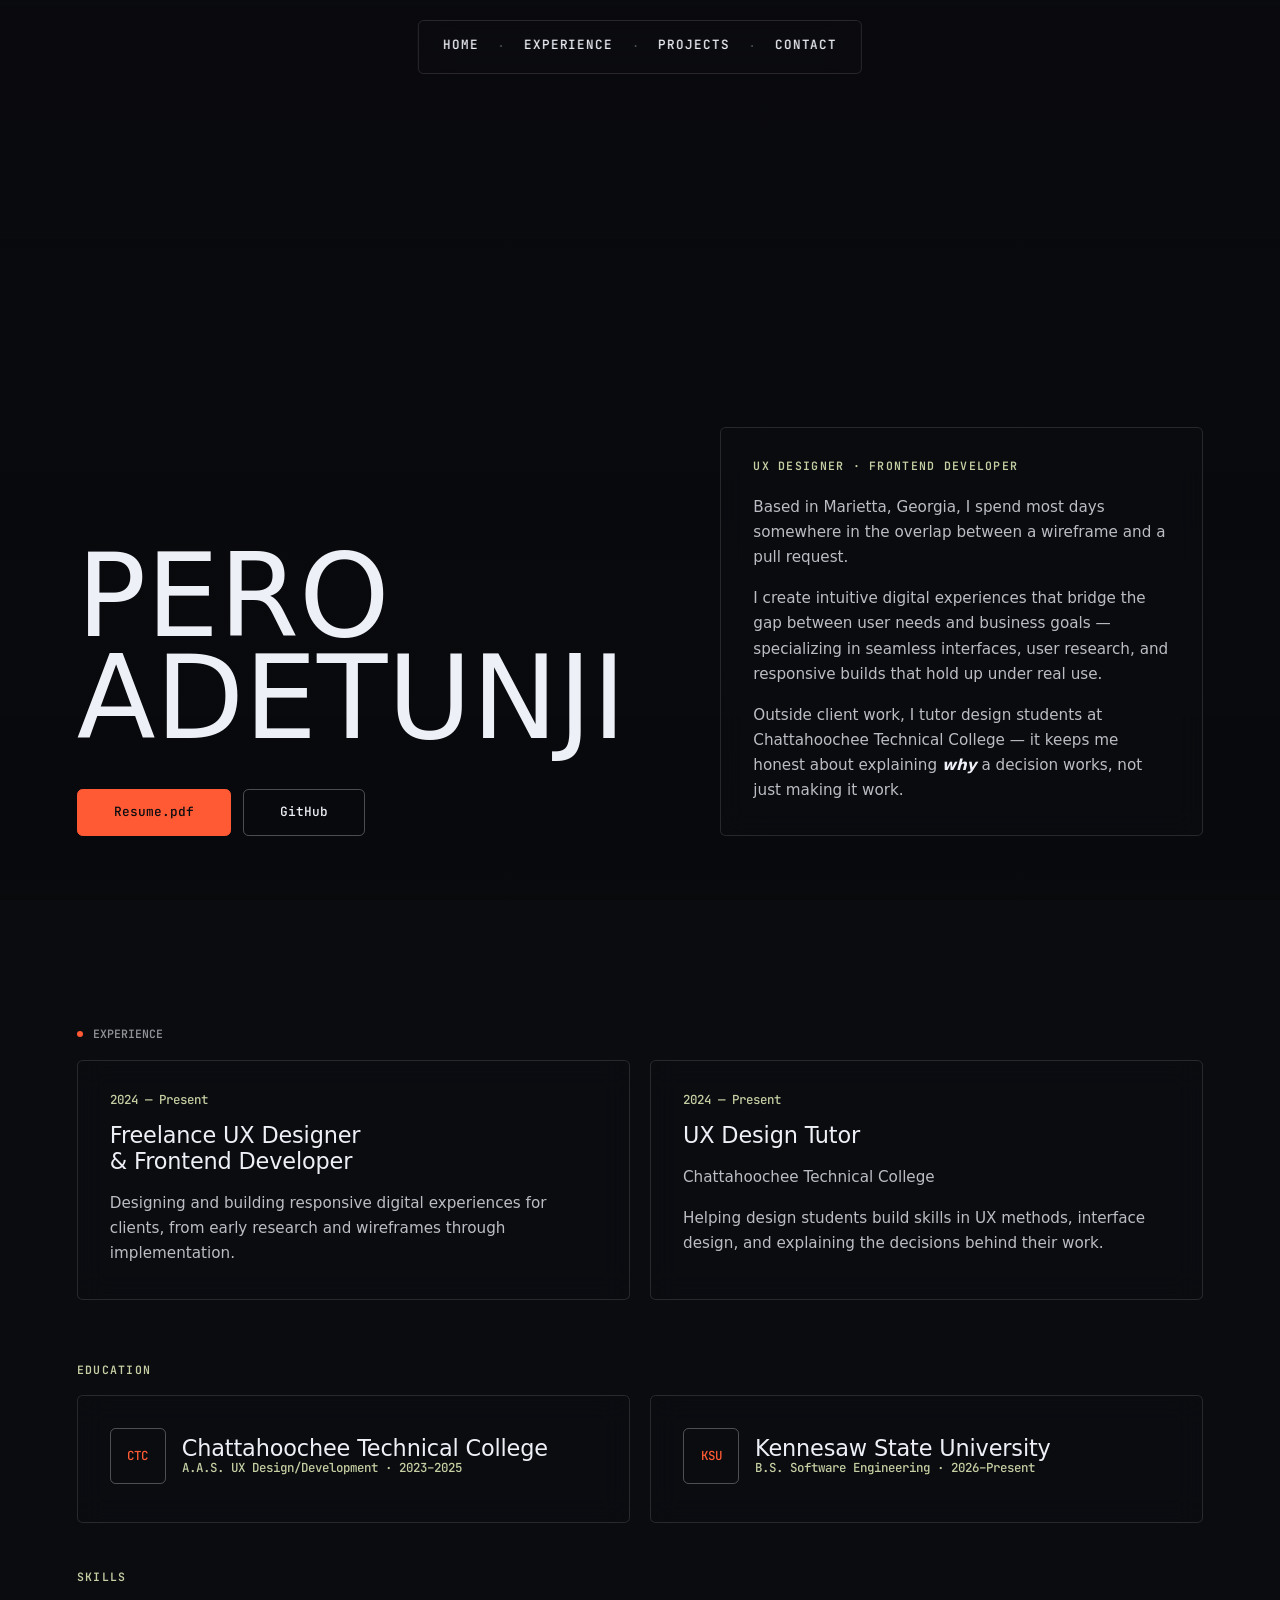
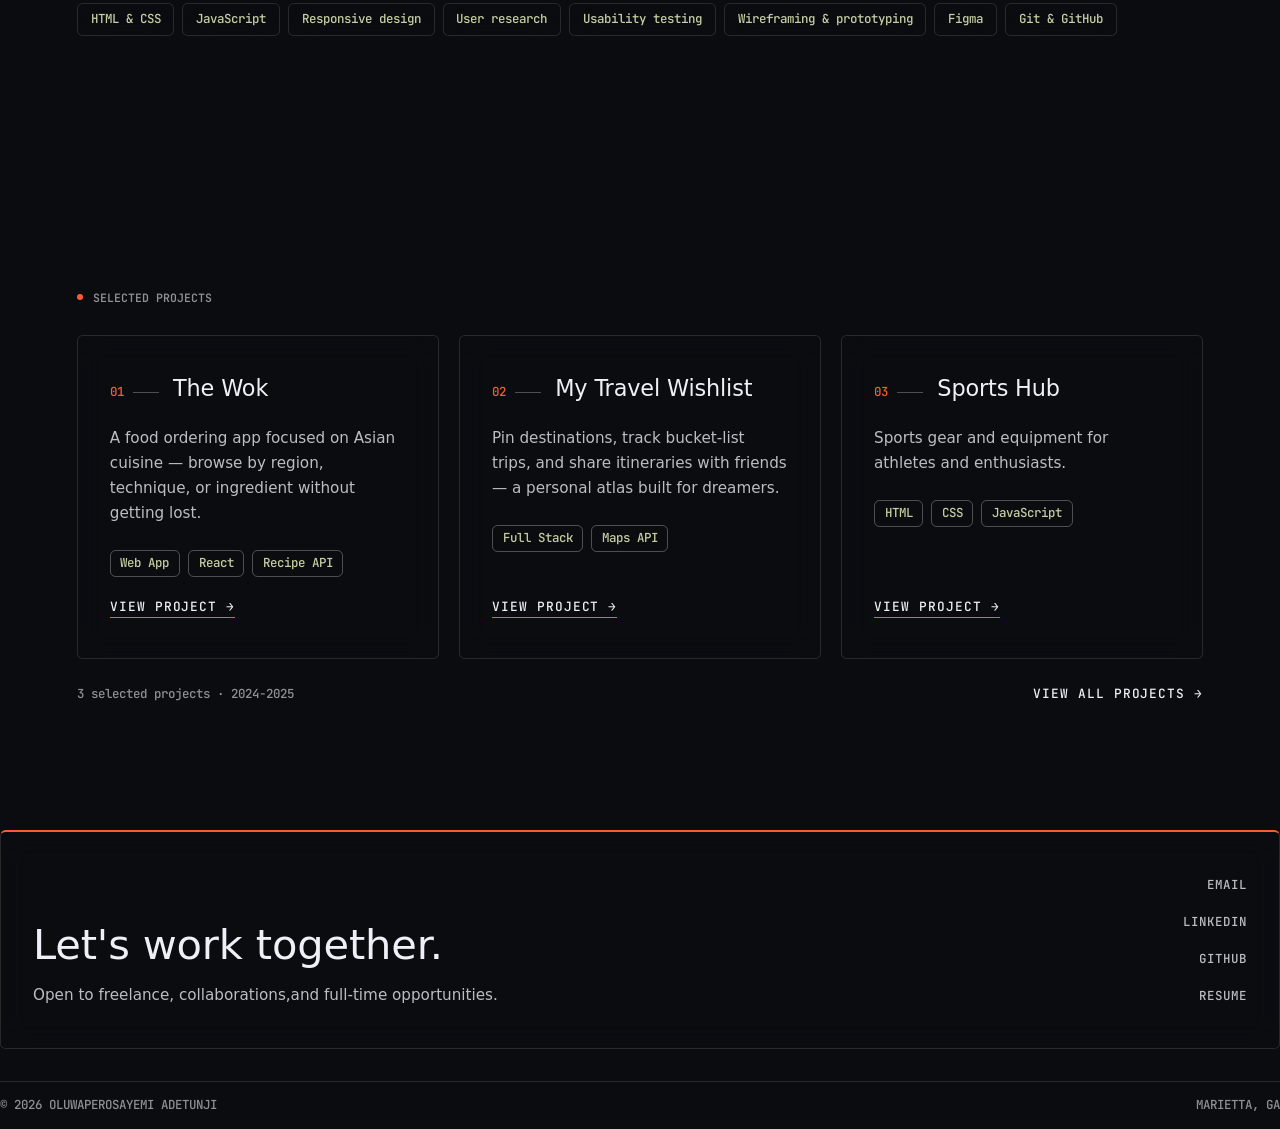
==== commit a3a84cc9: "layout and style updates" ====
--- a/index.html
+++ b/index.html
@@ -60,96 +60,73 @@
 
     <main>
         <!-- Experience Section -->
-        <section id="experience" class="experience">
+       <section id="experience" class="experience">
             <p class="eyebrow">Experience</p>
-            <div class="header">
-                <p>My experience journey and professional experiences.</p>
+
+            <div class="experience-columns">
+                <article class="experience-card">
+                    <p class="experience-card__date">2024 — Present</p>
+                    <h2>Freelance UX Designer<br>&amp; Frontend Developer</h2>
+                    <p>Designing and building responsive digital experiences for clients, from early research and wireframes through implementation.</p>
+                </article>
+
+                <article class="experience-card">
+                    <p class="experience-card__date">2024 — Present</p>
+                    <h2>UX Design Tutor</h2>
+                    <p>Chattahoochee Technical College</p>
+                    <p>Helping design students build skills in UX methods, interface design, and explaining the decisions behind their work.</p>
+                </article>
             </div>
 
-            <div class="experience-timeline">
-                <section class="timeline">
-                    <div class="timeline-years">
-                        <span>2023</span>
-                        <span>2024</span>
-                        <span>2025</span>
-                        <span>2026</span>
-                        <span>2027</span>
-                        <span>2028</span>
-                    </div>
-                    <div class="line"></div>
-                </section>
+            <section class="education" aria-labelledby="education-title">
+                <h2 id="education-title" class="panel-title">Education</h2>
 
-                <section class="timeline-item ctc">
-                    <h3>Chattahoochee Technical College</h3>
-                    <p>A.A.S. UX Design/Development · 2023-2025</p>
-                </section>
+                <div class="education-grid">
+                    <article class="education-card">
+                        <div class="education-card__heading">
+                            <span class="education-card__mark" aria-hidden="true">CTC</span>
+                            <div>
+                                <h3>Chattahoochee Technical College</h3>
+                                <p>A.A.S. UX Design/Development · 2023–2025</p>
+                            </div>
+                        </div>
+                        <div class="education-card__details">
+                            <h4>Relevant coursework</h4>
+                            <p>Add your relevant courses here, such as user research, interaction design, or web development.</p>
+                        </div>
+                    </article>
 
-                <section class="timeline-item freelance">
-                    <h3>Freelance UX Designer & Frontend Developer</h3>
-                    <p>2024-Present</p>
-                </section>
+                    <article class="education-card">
+                        <div class="education-card__heading">
+                            <span class="education-card__mark" aria-hidden="true">KSU</span>
+                            <div>
+                                <h3>Kennesaw State University</h3>
+                                <p>B.S. Software Engineering · 2026–Present</p>
+                            </div>
+                        </div>
+                        <div class="education-card__details">
+                            <h4>Relevant coursework</h4>
+                            <p>Add relevant courses as you complete them.</p>
+                        </div>
+                    </article>
+                </div>
+            </section>
 
-                <section class="timeline-item tutor">
-                    <h3>Tutor · Chattahoochee Technical College</h3>
-                    <p>2024-Present</p>
-                </section>
+            <section class="skills" aria-labelledby="skills-title">
+                <h2 id="skills-title" class="panel-title">Skills</h2>
+                <ul>
+                    <li>HTML &amp; CSS</li>
+                    <li>JavaScript</li>
+                    <li>Responsive design</li>
+                    <li>User research</li>
+                    <li>Usability testing</li>
+                    <li>Wireframing &amp; prototyping</li>
+                    <li>Figma</li>
+                    <li>Git &amp; GitHub</li>
+                </ul>
+            </section>
+        </section>
 
-                <section class="timeline-item ksu">
-                    <h3>Kennesaw State University</h3>
-                    <p>B.S. Software Engineering · 2026-Present</p>
-                </section>
-            </div>
-
-            <div class="experience-bottom">
-                <div class="current-stats">
-                <p class="panel-title">Current Status</p>
-                    <section>
-                        <p>Student — Software Engineering<br>Kennesaw State University</p>
-                        <p>Freelance — UX Designer & Frontend Developer</p>
-                        <p>Tutor — UX Design<br>Chattahoochee Technical College</p>
-                    </section>
-                </div>
-
-                <div>
-                    <h3 class="panel-title">Skills</h3>
-                    <div class="skills-grid">
-                        <section class="skill-card">
-                            <h4>Web Development</h4>
-                            <ul>
-                                <li><p>HTML &amp; CSS</p></li>
-                                <li><p>JavaScript</p></li>
-                                <li><p>API Integration</p></li>
-                                <li><p>Responsive Design</p></li>
-                                <li><p>AI Prompt Engineering</p></li>
-                            </ul>
-                        </section>
-                        
-                        <section class="skill-card">
-                            <h4>UX Design</h4>
-                            <ul>
-                                <li><p>User Research</p></li>
-                                <li><p>Usability Testing</p></li>
-                                <li><p>Heuristic Evaluation</p></li>
-                                <li><p>Prototyping</p></li>
-                                <li><p>Wireframing</p></li>
-                            </ul>
-                        </section>
-                        
-                        <section class="skill-card">
-                            <h4>Tools &amp; Associations</h4>
-                            <ul>
-                                <li><p>Git &amp; GitHub</p></li>
-                                <li><p>Figma</p></li>
-                                <li><p>VS Code</p></li>
-                                <li><p>Adobe Creative Suite</p></li>
-                                <li><p>Claude / Copilot / ChatGPT</p></li>
-                            </ul>
-                        </section>
-                    </div>
-                </div>
-            </div>
-        </section>
-            
         <!-- Projects Section -->
         <section id="projects" class="projects">
             <p class="eyebrow">Selected Projects</p>
--- a/CSS/homepage css/root.css
+++ b/CSS/homepage css/root.css
@@ -1,73 +1,43 @@
 :root{
-    /* single source of truth for horizontal gutter — every top-level
-       section uses this, nothing overrides it locally */
-    --side-padding: clamp(1.5rem, 6vw, 6rem);
-    --section-space: 8rem;
-    --border-radius: .2rem;
+    --side-padding: clamp(1.25rem, 6vw, 6rem);
+    --section-space: clamp(5rem, 10vw, 8rem);
+    --border-radius: .35rem;
+    --max-width: 80rem;
 
-    /* COLORS */
-    --transparent: transparent;
-    --ink: #010101;
-    --ink-soft: #1c1c1c;
-    --paper: #e6e8f3;
-    --paper-dim: #d2d0d0;
-    --guide: #3450e0;
-    --redline: #ff5a34;
-    --green: #668661;
-    --sage: #767c5c;
-    --line: rgba(28, 31, 22, 0.16);
-    --line-strong: rgba(28, 31, 22, 0.4);
-    
-    /* BACKGROUNDS */
-    --body-background: var(--ink);
-    --nav-background: var(--redline);
-    --header-background: var(--green);
-        --header-btn-background: var(--redline);
-        --header-btn-hover: var(--paper);
-        --statement-panel-background: var(--transparent);
-    --main-background: var(--green);
-        --experience-background: var(--ink);
-        --projects-background: var(--ink);
-            --work-item-background: var(--paper-dim);
-            --work-item-hover: var(--paper);
-    --footer-background: var(--ink);
-        --footer-contact-background: var(--green);
+    /* PALETTE — built for a photo behind everything */
+    --ink: #0b0c10;
+    --paper: #eef0f7;
+    --text: #eef0f7;
+    --text-soft: rgba(238, 240, 247, .78);
+    --text-muted: rgba(238, 240, 247, .58);
+    --label: #c4cfa3;          /* light sage for mono labels */
+    --redline: #ff5a34;        /* single accent */
+    --guide: #6f86ff;          /* focus / selection */
+
+    /* PHOTO SCRIM — tweak these two to make the image lighter/darker */
+    --scrim-top: rgba(8, 9, 12, .50);
+    --scrim-bottom: rgba(8, 9, 12, .82);
+
+    /* GLASS SURFACES */
+    --glass: rgba(12, 13, 18, .55);
+    --glass-hover: rgba(12, 13, 18, .72);
+    --glass-nav: rgba(12, 13, 18, .6);
+    --glass-blur: blur(14px) saturate(120%);
+    --line: rgba(255, 255, 255, .12);
+    --line-strong: rgba(255, 255, 255, .28);
 
     /* FONTS */
-    --f-boska: 'Boska', serif;
-    --f-lora: 'Lora', serif;
     --f-display: 'Melodrama', 'Lora', serif;
-    --f-body: 'General Sans', sans-serif;
+    --f-body: 'General Sans', system-ui, sans-serif;
     --f-mono: 'JetBrains Mono', ui-monospace, 'SF Mono', Menlo, monospace;
-    
-    --navlink-font: 500 .82rem/1 var(--f-mono);
-    --h1-font: 300 13rem/.8 var(--f-body);
-    --h2-font: 500 2.4rem/1.02 var(--f-display);
-    --h3-font: 500 1.4rem/1.15 var(--f-display);
+
+    --navlink-font: 500 .8rem/1 var(--f-mono);
+    --h1-font: 300 clamp(3.5rem, 9vw, 8rem)/.88 var(--f-body);
+    --h2-font: 500 clamp(1.8rem, 3.5vw, 2.6rem)/1.05 var(--f-body);
+    --h3-font: 500 1.4rem/1.15 var(--f-body);
     --h4-font: 600 .72rem/1 var(--f-mono);
-    --p-font: 400 .9rem/1.6 var(--f-body);
+    --p-font: 400 .95rem/1.65 var(--f-body);
     --link-font: 500 .8rem/1 var(--f-mono);
     --eyebrow-font: 600 .72rem/1 var(--f-mono);
-    --mono-font: 500 .78rem/1 var(--f-mono);
-    
-    /* TEXT COLORS */
-    --navlink-color: var(--ink);
-    --h1-color: var(--redline);
-    --header-btn-color: var(--ink);
-    --statement-panel-color: var(--paper);
-    --p-color: var(--ink);
-    --h2-color: var(--paper);
-    --h3-color: var(--ink);
-    --h4-color: var(--ink-soft);
-    --link-color: var(--paper);
-    --work-item-link: var(--ink-soft);
-    --eyebrow-color: var(--paper-dim);
-
-    --main-color: var(--ink);
-    --about-color: var(--paper);
-    --experience-color: var(--ink);
-    --projects-color: var(--ink);
-    --footer-color: var(--ink);
-
-
-}
+    --mono-font: 500 .78rem/1.2 var(--f-mono);
+}
--- a/CSS/homepage css/base-styles.css
+++ b/CSS/homepage css/base-styles.css
@@ -1,84 +1,71 @@
 @import url('https://fonts.googleapis.com/css2?family=JetBrains+Mono:ital,wght@0,400;0,500;0,600;1,400&display=swap');
 
-/*=======================================
- BASE STYLES
-========================================*/
 *{ margin: 0; padding: 0; box-sizing: border-box; }
+html{ scroll-behavior: smooth; -webkit-font-smoothing: antialiased; scroll-padding-top: 5rem; }
 
-/* html{ scroll-behavior: smooth; -webkit-font-smoothing: antialiased; } */
-
-body{ 
-    position: relative;
-    background: var(--body-background);
-    /* background: url(https://images.unsplash.com/photo-1486944859394-ed1c44255713?q=80&w=2340&auto=format&fit=crop&ixlib=rb-4.1.0&ixid=M3wxMjA3fDB8MHxwaG90by1wYWdlfHx8fGVufDB8fHx8fA%3D%3D); */
-    /* background: url(https://images.unsplash.com/photo-1490750967868-88aa4486c946?q=80&w=2340&auto=format&fit=crop&ixlib=rb-4.1.0&ixid=M3wxMjA3fDB8MHxwaG90by1wYWdlfHx8fGVufDB8fHx8fA%3D%3D); */
-    /* background: url(https://images.unsplash.com/photo-1542491873-564432bfb050?q=80&w=1925&auto=format&fit=crop&ixlib=rb-4.1.0&ixid=M3wxMjA3fDB8MHxwaG90by1wYWdlfHx8fGVufDB8fHx8fA%3D%3D); */
-    /* background: url(https://images.unsplash.com/photo-1555803741-1ac759ac2f53?q=80&w=2340&auto=format&fit=crop&ixlib=rb-4.1.0&ixid=M3wxMjA3fDB8MHxwaG90by1wYWdlfHx8fGVufDB8fHx8fA%3D%3D); */
-    /* background: url(https://images.unsplash.com/photo-1580595999172-787970a962d8?q=80&w=2148&auto=format&fit=crop&ixlib=rb-4.1.0&ixid=M3wxMjA3fDB8MHxwaG90by1wYWdlfHx8fGVufDB8fHx8fA%3D%3D); */
-    /* background: url(https://images.unsplash.com/photo-1542407242725-7d7f3d865665?q=80&w=2340&auto=format&fit=crop&ixlib=rb-4.1.0&ixid=M3wxMjA3fDB8MHxwaG90by1wYWdlfHx8fGVufDB8fHx8fA%3D%3D); */
-    /* background: url(https://images.unsplash.com/photo-1602615644018-d071a559f79a?q=80&w=2340&auto=format&fit=crop&ixlib=rb-4.1.0&ixid=M3wxMjA3fDB8MHxwaG90by1wYWdlfHx8fGVufDB8fHx8fA%3D%3D); */
-    /* background: url(https://images.unsplash.com/photo-1494154263685-1241ed054a2f?q=80&w=2340&auto=format&fit=crop&ixlib=rb-4.1.0&ixid=M3wxMjA3fDB8MHxwaG90by1wYWdlfHx8fGVufDB8fHx8fA%3D%3D); */
-    /* background: url(https://images.unsplash.com/photo-1494154263685-1241ed054a2f?q=80&w=2340&auto=format&fit=crop&ixlib=rb-4.1.0&ixid=M3wxMjA3fDB8MHxwaG90by1wYWdlfHx8fGVufDB8fHx8fA%3D%3D); */
-    background: url(https://images.unsplash.com/photo-1588114410955-e29c67d1f0b9?q=80&w=3540&auto=format&fit=crop&ixlib=rb-4.1.0&ixid=M3wxMjA3fDB8MHxwaG90by1wYWdlfHx8fGVufDB8fHx8fA%3D%3D);
-    background-size: cover;
-    background-position: center;
-    background-repeat: no-repeat;
-    background-attachment: fixed;
-    font: var(--p-font); 
+body{
+    background: var(--ink);
+    color: var(--text);
+    font: var(--p-font);
     overflow-x: hidden;
 }
 
-nav{ z-index: 99999; }
-header{ z-index: -1; }
-main{ z-index: 999; }
-footer{ z-index: 99999; }
+/* photo lives on a fixed layer (works on iOS, unlike background-attachment) */
+body::before{
+    content: '';
+    position: fixed; inset: 0; z-index: -2;
+    background: url(https://images.unsplash.com/photo-1588114410955-e29c67d1f0b9?q=80&w=2400&auto=format&fit=crop) center / cover no-repeat;
+}
+/* scrim keeps text readable on any part of the photo */
+body::after{
+    content: '';
+    position: fixed; inset: 0; z-index: -1;
+    background: linear-gradient(to bottom, var(--scrim-top), var(--scrim-bottom));
+}
 
+nav{ z-index: 100; }
+main, footer{ position: relative; z-index: 1; }
 
-#home, #experience, #projects{ width: 100%; }
-#home{}
-#experience{ background: var(--experience-background); color: var(--experience-color); }
-#projects{ background: var(--projects-background); color: var(--projects-color); }
-
-p{ font: var(--p-font); color: var(--p-color); }
-h2{ font: var(--h2-font); color: var(--h2-color); }
-h3{ font: var(--h3-font); color: var(--h3-color); }
-h4{ font: var(--h4-font); color: var(--h4-color); margin-bottom: .6rem; text-transform: uppercase; letter-spacing: .08rem; }
-a{ font: var(--link-font); color: var(--link-color); text-transform: uppercase; }
+p{ font: var(--p-font); color: var(--text-soft); }
+h1{ color: var(--text); }
+h2{ font: var(--h2-font); color: var(--text); letter-spacing: -.01rem; }
+h3{ font: var(--h3-font); color: var(--text); letter-spacing: -.01rem; }
+h4{ font: var(--h4-font); color: var(--label); margin-bottom: .6rem; text-transform: uppercase; letter-spacing: .08rem; }
+a{ font: var(--link-font); color: var(--text); text-transform: uppercase; letter-spacing: .06rem; }
 
 .eyebrow{
     font: var(--eyebrow-font);
-    color: var(--eyebrow-color);
+    color: var(--text-muted);
     text-transform: uppercase;
-    width: 100%;
+    display: flex; align-items: center; gap: .6rem;
     margin-bottom: 1.25rem;
-    display: flex;
-    align-items: center;
-    gap: .6rem;
 }
-.eyebrow::before{
-    content: '';
-    width: .4rem;
-    height: .4rem;
-    background: var(--redline);
-    border-radius: 50%;
-    flex-shrink: 0;
-}
+.eyebrow::before{ content: ''; width: .4rem; height: .4rem; background: var(--redline); border-radius: 50%; flex-shrink: 0; }
 
-/* shared small mono heading used by Current Status + Education panels */
 .panel-title{
     font: var(--h4-font);
-    color: var(--ink-soft);
+    color: var(--label);
     text-transform: uppercase;
     letter-spacing: .08rem;
-    margin-bottom: 1.5rem;
+    margin-bottom: 1.25rem;
 }
-
-a{ letter-spacing: .06rem; }
-h2, h3{ letter-spacing: -.01rem; }
 
 .line{ width: 100%; height: 1px; background: var(--line); }
 
-::selection{ background: var(--guide); color: var(--paper); }
+/* shared glass surface */
+.glass,
+.about, .experience-card, .education-card, .work-item, .contact{
+    background: var(--glass);
+    -webkit-backdrop-filter: var(--glass-blur);
+    backdrop-filter: var(--glass-blur);
+    border: 1px solid var(--line);
+    border-radius: var(--border-radius);
+}
+
+::selection{ background: var(--guide); color: var(--ink); }
 :focus-visible{ outline: 2px solid var(--guide); outline-offset: 3px; }
 
-
+@media (prefers-reduced-motion: reduce){
+    html{ scroll-behavior: auto; }
+    *{ animation: none !important; transition: none !important; }
+}
--- a/CSS/homepage css/header.css
+++ b/CSS/homepage css/header.css
@@ -1,180 +1,60 @@
-/*=======================================
- NAVIGATION
-========================================*/
+/* NAVIGATION */
 nav{
-    background: var(--nav-background);
-    -webkit-backdrop-filter: blur(10px);
-    backdrop-filter: blur(100px);
+    position: fixed;
+    top: 1.25rem; left: 50%;
+    transform: translateX(-50%);
+    max-width: calc(100% - 2rem);
+    padding: .85rem 1.5rem;
+    background: var(--glass-nav);
+    -webkit-backdrop-filter: var(--glass-blur);
+    backdrop-filter: var(--glass-blur);
     border: 1px solid var(--line);
-
-    position: fixed;
-    top: 1.5rem;
-    left: 50%;
-    transform: translateX(-50%);
     border-radius: var(--border-radius);
-    padding: .85rem 1.75rem;
-    display: flex;
-    justify-content: space-between;
-    align-items: center;
 }
-
-nav ul{ height: fit-content; display: flex; justify-content: right; align-items: center; list-style: none; gap: 1.75rem; }
+nav ul{ display: flex; align-items: center; list-style: none; gap: 1.25rem; }
 nav ul li{ display: flex; align-items: center; }
-nav ul li:not(:last-child)::after{ content: '·'; color: var(--line-strong); margin-left: 1.75rem; }
-
-nav ul li a{
-    text-decoration: none;
-    font: var(--navlink-font);
-    color: var(--navlink-color);
-    letter-spacing: .04rem;
-    position: relative;
-}
-nav ul li a::after{
-    content: '';
-    position: absolute;
-    left: 0; bottom: 0;
-    width: 0; height: 1px;
-    background: var(--redline);
-    transition: width .25s ease;
-}
+nav ul li:not(:last-child)::after{ content: '·'; color: var(--line-strong); margin-left: 1.25rem; }
+nav ul li a{ font: var(--navlink-font); color: var(--text); text-decoration: none; position: relative; padding-bottom: .2rem; }
+nav ul li a::after{ content: ''; position: absolute; left: 0; bottom: 0; width: 0; height: 1px; background: var(--redline); transition: width .25s ease; }
 nav ul li a:hover::after{ width: 100%; }
 
+/* HEADER */
+header{
+    min-height: 100svh;
+    padding: 8rem var(--side-padding) 4rem;
+    display: flex;
+    align-items: flex-end;
+}
+.heading-container{
+    width: 100%;
+    max-width: var(--max-width);
+    margin: 0 auto;
+    display: grid;
+    grid-template-columns: minmax(0, 1.2fr) minmax(0, 1fr);
+    gap: clamp(2rem, 5vw, 5rem);
+    align-items: end;
+}
+.heading{ display: flex; flex-direction: column; gap: 2.5rem; align-items: flex-start; }
+h1{ font: var(--h1-font); text-box: trim-both cap alphabetic; }
 
-
-/*=======================================
- HEADER — trimmed down to name, role, actions
-========================================*/
-header{
-    /* backdrop-filter: blur(10px); */
-    /* -webkit-backdrop-filter: blur(10px); */
-    height: 100vh;
-    padding: 0 var(--side-padding);
-    display: flex;
-    justify-content: center;
-    align-items: center;
-    /* align-items: end; */
-}
-
-.heading-container{
-    /* backdrop-filter: blur(5px);
-    -webkit-backdrop-filter: blur(5px); */
-    border: 1px solid var(--line);
-    border-radius: var(--border-radius);
-    /* background: var(--header-background); */
-    display: flex;
-    justify-content: center;
-    align-items: center;
-    gap: 2rem;
-    padding: 5rem;
-    height: 60%;
-    width: 100%;
-    max-width: 120rem;
-    /* padding-top: 10rem; */
-}
-
-.heading{
-    /* background: blue; */
-    height: 100%;
-    /* width: 70%; */
-    display: flex;
-    flex-direction: column;
-    align-items: start;
-    justify-content: space-between;
-    /* gap: 5rem; */
-    /* flex: 1; */
-    /* margin-top: 10rem; */
-}
-
-
-.name-title{
-    /* background: red; */
-    max-width: 100vw;
-    /* padding: 0 2rem; */
-}
-
-h1{
-    position: relative;
-    /* background: green; */
-    font: var(--h1-font);
-    color: var(--h1-color);
-    /* padding: 1rem 0; */
-    /* text-indent: -2rem; */
-    text-box: trim-both cap alphabetic;
-    /* letter-spacing: -.2rem; */
-}
-.name-title p{ font: var(--mono-font); text-transform: uppercase; color: var(--sage); margin-top: .9rem; text-align: right; }
-
-
-/* .header-img{
-    background: url(https://images.unsplash.com/photo-1555412654-72a95a495858?q=80&w=1287&auto=format&fit=crop&ixlib=rb-4.1.0&ixid=M3wxMjA3fDB8MHxwaG90by1wYWdlfHx8fGVufDB8fHx8fA%3D%3D);
-    background-size: 100%;
-    background-repeat: no-repeat;
-    position: absolute;
-    top: 100%; left: 50%;
-    transform: translate(-50%, -50%);
-    aspect-ratio:  2/1;
-    width: 10rem; height: 30rem;
-    z-index: -1;
-} */
-
-.header-btn-container{ display: flex; gap: .75rem;}
+.header-btn-container{ display: flex; flex-wrap: wrap; gap: .75rem; }
 .header-btn{
-    border: 1px solid var(--header-btn-background);
+    border: 1px solid var(--line-strong);
     border-radius: var(--border-radius);
     background: transparent;
-    color: var(--header-btn-background);
-    padding: 1rem 3rem;
+    color: var(--text);
+    padding: 1rem 2.25rem;
     font: var(--link-font);
     cursor: pointer;
-    transition: background .2s ease, color .2s ease;
+    transition: background .2s ease, color .2s ease, border-color .2s ease;
 }
-.header-btn:hover{ background: var(--header-btn-background); color: var(--header-btn-hover); }
+.header-btn:hover{ background: var(--paper); color: var(--ink); border-color: var(--paper); }
+.header-btn.resume-btn{ background: var(--redline); border-color: var(--redline); color: var(--ink); }
+.header-btn.resume-btn:hover{ background: var(--paper); border-color: var(--paper); }
 
-.header-btn.resume-btn{ background: var(--header-btn-background); color: var(--header-btn-color); }
-.header-btn.resume-btn:hover{ background: var(--header-btn-hover); border-color: var(--header-btn-hover); color: var(--header-btn-color); }
-
-/* .header-image{
-    position: relative;
-    flex: 1;
-    max-width: 26rem;
-    height: 65vh;
-    background:
-        linear-gradient(rgba(28,31,22,.9), rgba(28,31,22,.9)),
-        repeating-linear-gradient(0deg, transparent, transparent 23px, var(--line) 24px),
-        repeating-linear-gradient(90deg, transparent, transparent 23px, var(--line) 24px);
-    background-blend-mode: normal, screen, screen;
-}
-.header-image::before, .header-image::after{
-    content: '';
-    position: absolute;
-    width: .6rem; height: .6rem;
-    border: 1.5px solid var(--paper);
-    opacity: .6;
-}
-.header-image::before{ top: 1rem; left: 1rem; border-right: none; border-bottom: none; }
-.header-image::after{ bottom: 1rem; right: 1rem; border-left: none; border-top: none; } */
-
-
-
-/* ABOUT SECTION ************************/
-.about{
-    /* background-color: red; */
-    height: 100%;
-    /* width: 40%; */
-    display: flex;
-    flex-direction: column;
-    justify-content: space-between;
-    /* flex: 1; */
-}
-.title { font: var(--p); color: var(--statement-panel-color); } 
-.statement-panel{
-    position: relative;
-    /* background: red; */
-    display: flex;
-    flex-direction: column;
-    gap: 1rem;
-    border-radius: var(--border-radius);
-}
-
-.statement-panel p{ text-align: left; color: var(--statement-panel-color); }
-.statement-panel p em{ font-style: italic; font-weight: 600; }+/* ABOUT */
+.about{ padding: 2rem; display: flex; flex-direction: column; gap: 1.5rem; }
+.title{ font: var(--h4-font); color: var(--label); text-transform: uppercase; letter-spacing: .08rem; }
+.statement-panel{ display: flex; flex-direction: column; gap: 1rem; }
+.statement-panel p{ color: var(--text-soft); max-width: 36rem; }
+.statement-panel p em{ font-style: italic; font-weight: 600; color: var(--text); }
--- a/CSS/homepage css/main.css
+++ b/CSS/homepage css/main.css
@@ -1,150 +1,92 @@
-/*=======================================
- MAIN — every section shares --side-padding and --section-space
-========================================*/
-main{ position: relative; background: var(--main-background); }
+main{ background: transparent; }
 .experience, .projects{
     width: 100%;
+    max-width: calc(var(--max-width) + 2 * var(--side-padding));
+    margin: 0 auto;
     padding: var(--section-space) var(--side-padding);
+    background: transparent;
+    color: var(--text);
 }
 
+/* EXPERIENCE */
+.experience-columns, .education-grid{
+    display: grid;
+    grid-template-columns: repeat(2, minmax(0, 1fr));
+    gap: 1.25rem;
+}
+.experience-card, .education-card{ padding: 2rem; }
+.experience-card{ min-height: 15rem; display: flex; flex-direction: column; gap: 1rem; }
+.experience-card__date, .education-card__heading > div > p{ color: var(--label); font: var(--mono-font); }
+.experience-card h2{ font: var(--h3-font); }
+.experience-card > p:last-child{ max-width: 34rem; }
 
-/* EXPERIENCE SECTION ************************/
-.experience > .header{ margin-bottom: 3.5rem; max-width: 34rem; }
-.experience > .header p{ font: var(--h3-font); }
+.education{ margin-top: 4rem; }
+.skills{ margin-top: 3rem; }
 
-.experience-timeline{
-    display: grid;
-    grid-template-columns: repeat(6, 1fr);
-    row-gap: 1.1rem;
-    padding-bottom: 3.5rem;
+.education-card{
+    min-height: 8rem;
+    position: relative; z-index: 0;
+    transition: transform 200ms ease, background 200ms ease, border-color 200ms ease;
+}
+.education-card:hover, .education-card:focus-within{
+    transform: translateY(-4px);
+    background: var(--glass-hover);
+    border-color: var(--line-strong);
+    z-index: 1;
+}
+.education-card__heading{ display: flex; align-items: center; gap: 1rem; }
+.education-card__mark{
+    flex: 0 0 3.5rem; height: 3.5rem;
+    display: grid; place-items: center;
+    border: 1px solid var(--line-strong);
+    border-radius: var(--border-radius);
+    color: var(--redline);
+    font: var(--mono-font);
+}
+.education-card__details{
+    max-height: 0; opacity: 0; overflow: hidden;
+    transition: max-height 250ms ease, opacity 200ms ease, margin-top 200ms ease;
+}
+.education-card:hover .education-card__details,
+.education-card:focus-within .education-card__details{ max-height: 12rem; opacity: 1; margin-top: 1.5rem; }
+
+.skills ul{ display: flex; flex-wrap: wrap; gap: .5rem; list-style: none; }
+.skills li{
+    background: var(--glass);
+    -webkit-backdrop-filter: var(--glass-blur);
+    backdrop-filter: var(--glass-blur);
+    border: 1px solid var(--line);
+    border-radius: var(--border-radius);
+    padding: .5rem .8rem;
+    color: var(--label);
+    font: var(--mono-font);
 }
 
-.timeline{ grid-column: 1 / -1; }
-.timeline-years{ width: 100%; display: flex; justify-content: space-between; align-items: center; }
-.timeline-years span{ font: var(--mono-font); color: var(--sage); }
-.timeline .line{ margin-top: .9rem; }
-
-.timeline-item{
-    position: relative;
-    background: var(--paper-dim);
-    border-top: 2px solid var(--guide);
-    padding: .9rem 1.1rem;
-    display: flex;
-    flex-direction: column;
-    gap: .15rem;
-    border-radius: var(--border-radius);
-}
-.timeline-item h3{ font: 500 1rem/1.2 var(--f-body); }
-.timeline-item p{ font: var(--mono-font); color: var(--sage); }
-
-.ctc{ grid-column: 1 / 3; }
-.freelance{ grid-column: 2 / 7; border-top-color: var(--redline); }
-.tutor{ grid-column: 2 / 7; }
-.ksu{ grid-column: 4 / 7; border-top-color: var(--redline); }
-
-.experience-bottom{
-    display: grid;
-    grid-template-columns: 1fr 1fr;
-    gap: 4rem;
-    border-top: 1px solid var(--line);
-    padding-top: 3rem;
-}
-
-.current-stats section{
-    display: grid;
-    grid-template-columns: repeat(3, 1fr);
-    gap: 1px;
-    background: var(--line);
-    /* border: 1px solid var(--line); */
-}
-.current-stats section p{
-    background: var(--paper);
-    display: flex;
-    align-items: flex-start;
-    padding: 1.25rem;
-    font: 500 .9rem/1.4 var(--f-body);
-    border-radius: var(--border-radius);
-}
-
-.skills-grid{
-    display: grid;
-    /* grid-template-columns: repeat(3, 1fr); */
-    gap: 1px;
-    background: var(--line);
-    border: 1px solid var(--line);
-}
-
-.skill-card{
-    background: var(--paper);
-    padding: 2rem;
-    border-radius: var(--border-radius);
-}
-
-.skill-card ul{ list-style: none; display: flex; flex-wrap: wrap; gap: .5rem; }
-
-.skill-card ul li p{
-    font: var(--mono-font);
-    color: var(--sage);
-    border: 1px solid var(--line-strong);
-    padding: .35rem .65rem;
-}
-
-
-
-/* PROJECTS SECTION ************************/
-.projects .eyebrow{ margin-bottom: 3.5rem; }
-
-.projects-main{
-    width: 100%;
-    display: grid;
-    grid-template-columns: 1fr 1fr 1fr;
-    /* grid-template-rows: repeat(2, minmax(14rem, auto)); */
-    gap: 1px;
-    background: var(--line-strong);
-    border: 1px solid var(--line-strong);
-}
+/* PROJECTS */
+.projects .eyebrow{ margin-bottom: 2rem; }
+.projects-main{ display: grid; grid-template-columns: repeat(3, minmax(0, 1fr)); gap: 1.25rem; }
 
 .work-item{
-    background: var(--work-item-background);
-    padding: 4rem 2.5rem;
-    border-radius: var(--border-radius);
-    position: relative;
-    display: flex;
-    flex-direction: column;
-    gap: 1.5rem;
-    transition: background .2s ease;
+    padding: 2.5rem 2rem;
+    display: flex; flex-direction: column; gap: 1.5rem;
+    transition: background .2s ease, border-color .2s ease, transform .2s ease;
 }
-.work-item:hover{ background: var(--work-item-hover); }
-
+.work-item:hover{ background: var(--glass-hover); border-color: var(--line-strong); transform: translateY(-4px); }
 .work-item h3{ display: flex; align-items: baseline; gap: .9rem; }
 .work-item h3 span{ font: var(--mono-font); color: var(--redline); display: flex; align-items: center; gap: .6rem; }
 .work-item h3 span .line{ width: 1.6rem; height: 1px; background: var(--line-strong); }
-.work-item p{ max-width: 30rem; color: var(--ink-soft); }
+.work-item p{ max-width: 30rem; color: var(--text-soft); }
+.work-item ul{ list-style: none; display: flex; gap: .5rem; flex-wrap: wrap; }
+.work-item ul li p{ font: var(--mono-font); color: var(--label); border: 1px solid var(--line-strong); border-radius: var(--border-radius); padding: .3rem .6rem; }
+.work-item a{
+    margin-top: auto; width: fit-content;
+    color: var(--text); text-decoration: none;
+    padding-bottom: .2rem; border-bottom: 1px solid var(--redline);
+    transition: color .2s ease;
+}
+.work-item a:hover{ color: var(--redline); }
 
-.work-item ul{ list-style: none; display: flex; gap: .5rem; flex-wrap: wrap; }
-.work-item ul li p{ font: var(--mono-font); color: var(--sage); border: 1px solid var(--line-strong); padding: .3rem .6rem; }
-
-.work-item a{
-    color: var(--work-item-link);
-    margin-top: auto;
-    width: fit-content;
-    text-decoration: none;
-    padding-bottom: .2rem;
-    border-bottom: 1px solid var(--ink);
-}
-
-.the-wok{ grid-column: 1; }
-.mtwl{ grid-column: 2; }
-.sports-hub{ grid-column: 3; }
-
-.project-summary{
-    width: 100%;
-    padding-top: 1.75rem;
-    display: flex;
-    justify-content: space-between;
-    align-items: center;
-}
-.project-summary p{ font: var(--mono-font); color: var(--sage); }
+.project-summary{ padding-top: 1.75rem; display: flex; justify-content: space-between; align-items: center; gap: 1rem; flex-wrap: wrap; }
+.project-summary p{ font: var(--mono-font); color: var(--text-muted); }
 .project-summary a{ text-decoration: none; }
-
-
+.project-summary a:hover{ color: var(--redline); }
--- a/CSS/homepage css/footer.css
+++ b/CSS/homepage css/footer.css
@@ -1,41 +1,48 @@
-/*=======================================
- FOOTER
-========================================*/
+Claude
+
+
+
+
+
+
+
+
+
+
+
+
+
+
+
+
+
+
+Footer · CSS
 footer{
-    background: var(--footer-background);
-    color: var(--footer-color);
     width: 100%;
     padding: var(--section-space) var(--side-padding) 2rem;
+    background: linear-gradient(to bottom, transparent, rgba(8, 9, 12, .6));
+    color: var(--text);
 }
-footer h2{ color: var(--paper); font: var(--h2-font); }
-footer p, footer a{ color: var(--paper); opacity: .75; }
-
+footer > *{ max-width: var(--max-width); margin-left: auto; margin-right: auto; }
+footer h2{ font: var(--h2-font); color: var(--text); }
+footer p, footer a{ color: var(--text-soft); }
+ 
 .contact{
-    background: var(--footer-contact-background);
-    width: 100%;
-    padding: 2rem 2rem;
-    border-radius: var(--border-radius);
-    display: flex;
-    justify-content: space-between;
-    align-items: flex-end;
+    padding: 2.5rem 2rem;
+    border-top: 2px solid var(--redline);
+    display: flex; justify-content: space-between; align-items: flex-end; gap: 2rem;
 }
-.contact p{ font: var(--mono-font); color: var(--paper); opacity: .6; margin-top: 1.5rem; text-transform: uppercase; }
+.contact p{ font: var(--p-font); margin-top: 1rem; }
 .contact ul{ text-align: right; list-style: none; display: flex; flex-direction: column; gap: .75rem; }
-.contact ul li a{ text-decoration: none; font: var(--mono-font); letter-spacing: .06rem; transition: opacity .2s ease, color .2s ease; }
-.contact ul li a:hover{ opacity: 1; color: var(--redline); }
-
-footer .line{ margin: 2rem 0 1rem; background-color: var(--paper); opacity: 0.18; }
-
+.contact ul li a{ text-decoration: none; font: var(--mono-font); letter-spacing: .06rem; text-transform: uppercase; transition: color .2s ease; }
+.contact ul li a:hover{ color: var(--redline); }
+ 
+footer .line{ margin: 2rem auto 1rem; }
 footer .end{
-    width: 100%;
+    display: flex; justify-content: space-between; align-items: center; gap: 1rem; flex-wrap: wrap;
     padding-bottom: 1rem;
-    display: flex;
-    justify-content: space-between;
-    align-items: center;
     font: var(--mono-font);
-    color: var(--paper);
-    opacity: .6;
     text-transform: uppercase;
 }
-
-
+footer .end p{ font: var(--mono-font); color: var(--text-muted); }
--- a/CSS/homepage css/responsive.css
+++ b/CSS/homepage css/responsive.css
@@ -1,36 +1,23 @@
-@media (prefers-reduced-motion: reduce){
-    html{ scroll-behavior: auto; }
-    *{ animation: none !important; transition: none !important; }
+@media (max-width: 1100px){
+    .projects-main{ grid-template-columns: repeat(2, minmax(0, 1fr)); }
+    .sports-hub{ grid-column: 1 / -1; }
 }
 
-/*=======================================
- RESPONSIVE
-========================================*/
-@media (max-width: 1024px){
-    :root{
-        --h1-font: 500 3.4rem/1 var(--f-display);
-        --h2-font: 500 2.4rem/1.05 var(--f-display);
-        --section-space: 5rem;
-    }
-
-    header{ flex-direction: column; height: auto; padding-top: 9rem; padding-bottom: 4rem; gap: 3rem; }
-    .heading{ max-width: 100%; }
-    .header-image{ width: 100%; max-width: 100%; height: 16rem; }
-
-    .about-intro{ flex-direction: column; gap: 2.5rem; }
-    .statement-panel{ max-width: 100%; }
-    .skills-grid{ grid-template-columns: 1fr; }
-
-    .experience-timeline{ grid-template-columns: 1fr; }
-    .ctc, .freelance, .tutor, .ksu{ grid-column: 1; }
-    .timeline{ display: none; }
-
-    .experience-bottom{ grid-template-columns: 1fr; gap: 3rem; }
-    .current-stats section{ grid-template-columns: 1fr; }
-
-    .projects-main{ grid-template-columns: 1fr; grid-template-rows: auto; }
-    .the-wok, .mtwl, .sports-hub{ grid-column: 1; grid-row: auto; }
-
-    .contact{ flex-direction: column; align-items: flex-start; gap: 2rem; }
+@media (max-width: 900px){
+    header{ padding-top: 7rem; align-items: flex-start; }
+    .heading-container{ grid-template-columns: 1fr; gap: 2.5rem; }
+    .contact{ flex-direction: column; align-items: flex-start; }
     .contact ul{ text-align: left; }
 }
+
+@media (max-width: 700px){
+    nav{ padding: .7rem 1rem; }
+    nav ul{ gap: .8rem; }
+    nav ul li:not(:last-child)::after{ margin-left: .8rem; }
+    nav ul li a{ font-size: .7rem; }
+
+    .experience-columns, .education-grid, .projects-main{ grid-template-columns: 1fr; }
+    .sports-hub{ grid-column: auto; }
+    .header-btn{ padding: .9rem 1.5rem; }
+    .education-card__details{ max-height: none; opacity: 1; margin-top: 1.25rem; } /* no hover on touch */
+}
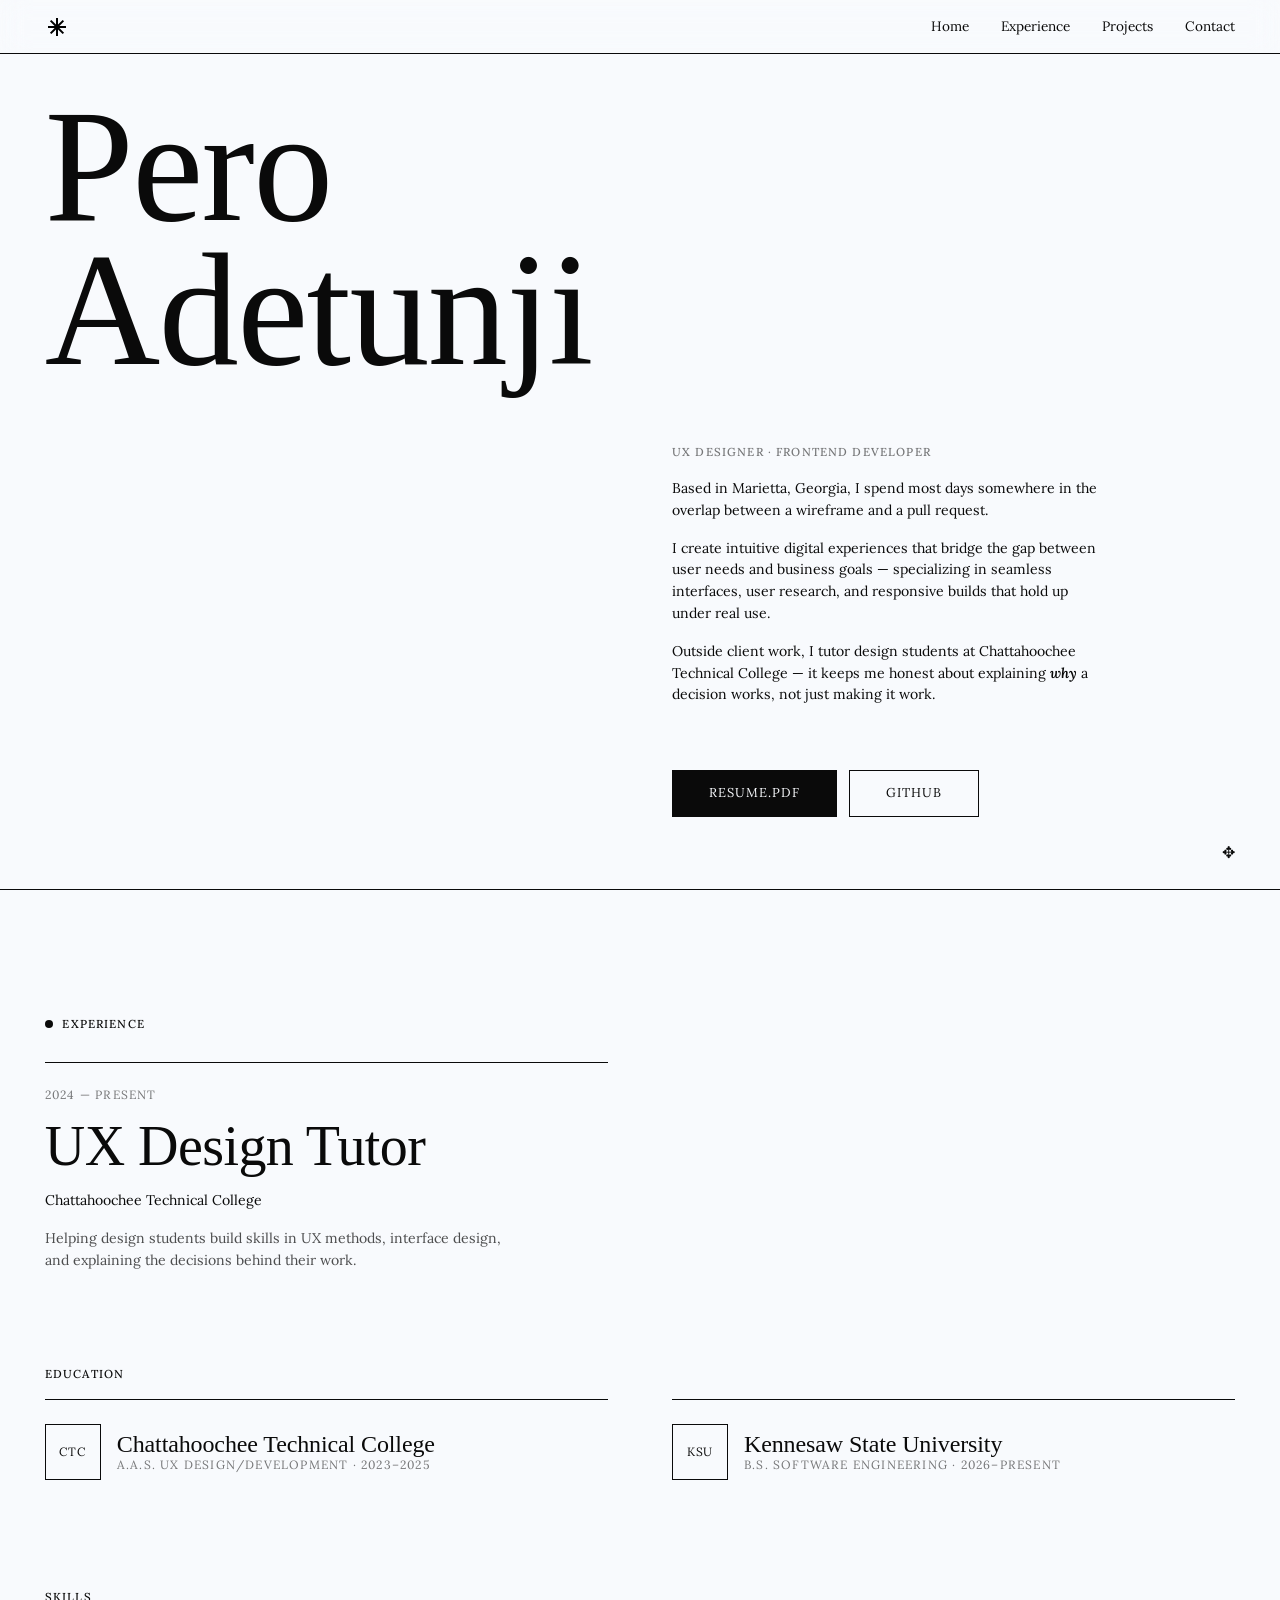
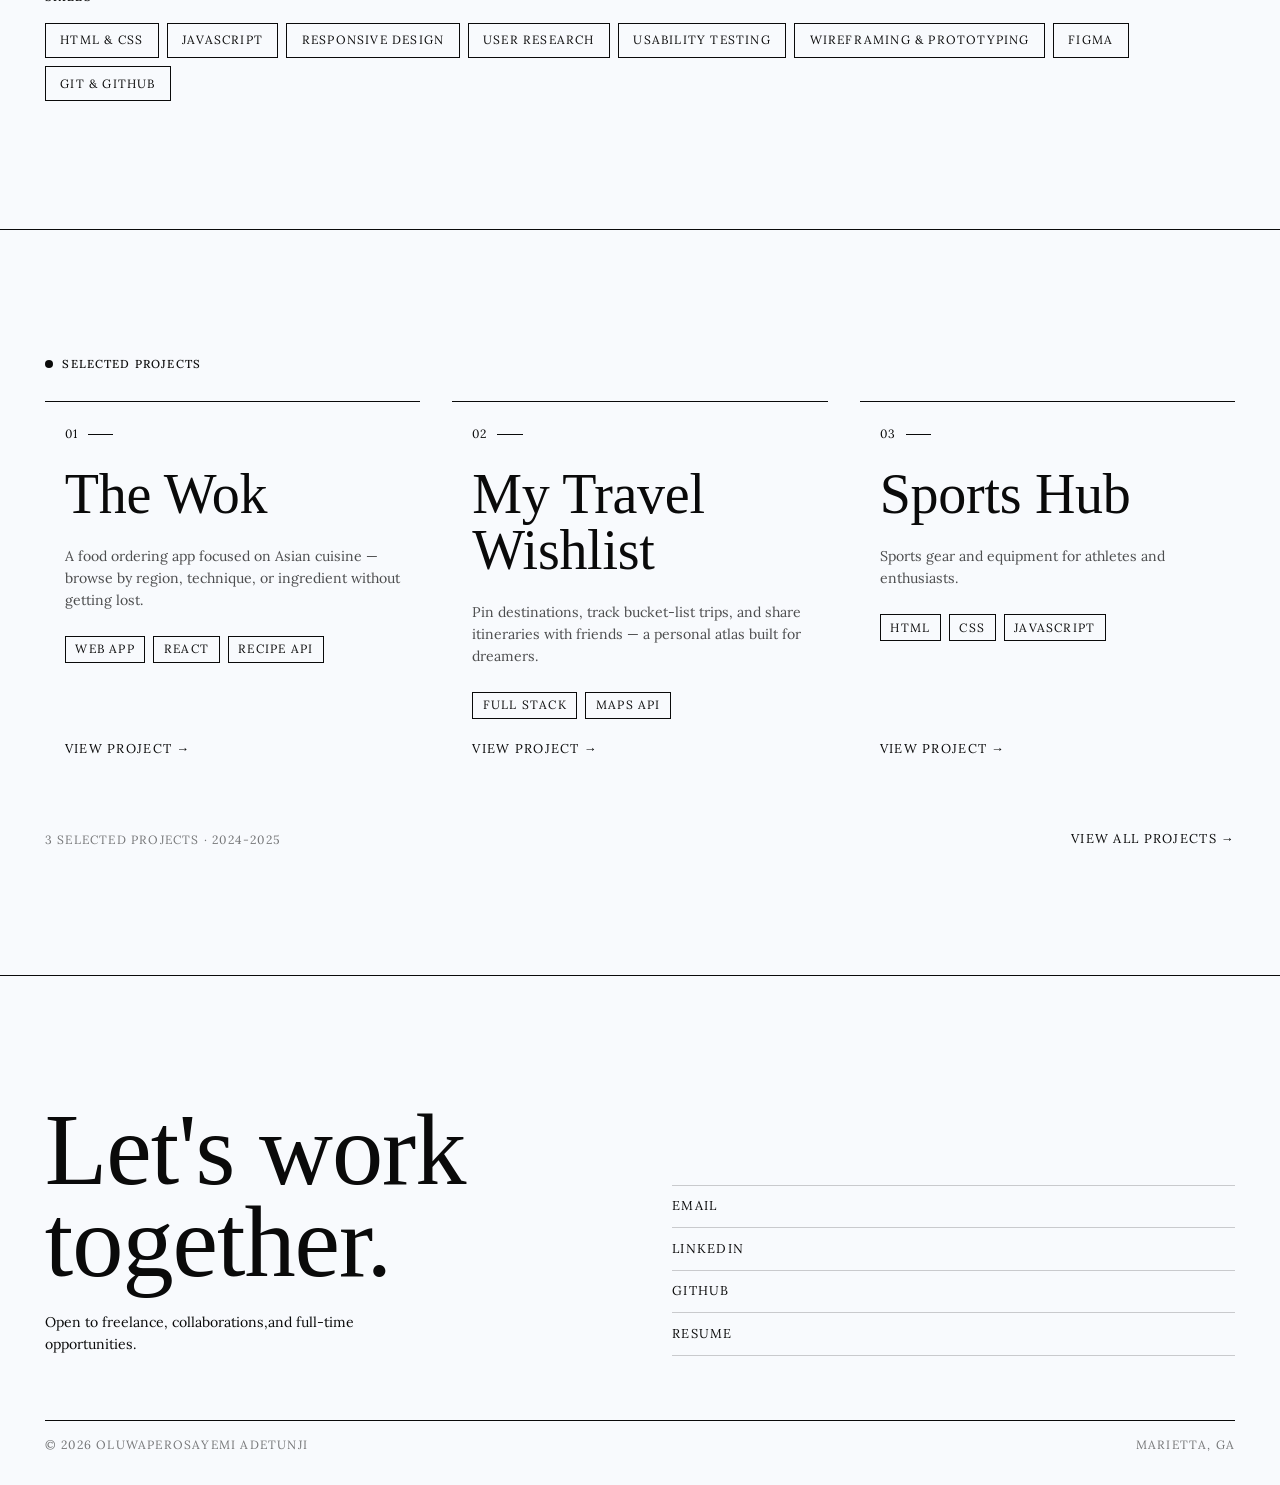
==== commit 670f6150: "layout and style updates" ====
--- a/index.html
+++ b/index.html
@@ -5,7 +5,15 @@
     <meta name="viewport" content="width=device-width, initial-scale=1.0">
     <title>Pero Adetunji — Portfolio</title>
 
+    <!-- Fonts -->
     <link href="https://api.fontshare.com/v2/css?f[]=melodrama@300,400,500,600,700,1&f[]=lora@400,401,500,501,600,601,700,701,1,2&f[]=general-sans@1&f[]=boska@1,2&display=swap" rel="stylesheet">
+    <link rel="preconnect" href="https://fonts.googleapis.com">
+    <link rel="preconnect" href="https://fonts.gstatic.com" crossorigin>
+    <link href="https://fonts.googleapis.com/css2?family=Bodoni+Moda:ital,opsz,wght@0,6..96,400..900;1,6..96,400..900&family=Lora:ital,wght@0,400..700;1,400..700&display=swap" rel="stylesheet">
+    <link rel="preconnect" href="https://fonts.googleapis.com">
+    <link rel="preconnect" href="https://fonts.gstatic.com" crossorigin>
+    <link href="https://fonts.googleapis.com/css2?family=Bodoni+Moda:ital,opsz,wght@0,6..96,400..900;1,6..96,400..900&family=GFS+Didot&family=Lora:ital,wght@0,400..700;1,400..700&display=swap" rel="stylesheet">
+
     <link rel="stylesheet" href="CSS/loader.css"><script src="JS/main.js" defer></script>
     <!-- homepage styles -->
     <link rel="stylesheet" href="">
@@ -19,11 +27,14 @@
 </head>
 <body>
     <!-- <div class="loader">
-        <p>Note: The site is still under construction. Some features may not be fully functional.</p>
+        <p>Note: This portfolio is still a work in progress. Some features may not be fully functional.</p>
         <button>Continue to site</button>
     </div> -->
 
     <nav>
+        <span>
+            <img class="asterisk" src="imgs/asterisk_24dp_000000_FILL0_wght400_GRAD0_opsz24.svg" alt="">
+        </span>
         <ul>
             <li class="nav-btn"><a href="#home">Home</a></li>
             <li class="nav-btn"><a href="#experience">Experience</a></li>
@@ -36,8 +47,7 @@
         <div class="heading-container">
             <section class="heading">
                 <div class="name-title">
-                    <h1>PERO <br>
-                        ADETUNJI
+                    <h1>Pero <br>Adetunji
                     </h1>
                 </div>
                 
@@ -64,11 +74,11 @@
             <p class="eyebrow">Experience</p>
 
             <div class="experience-columns">
-                <article class="experience-card">
+                <!-- <article class="experience-card">
                     <p class="experience-card__date">2024 — Present</p>
                     <h2>Freelance UX Designer<br>&amp; Frontend Developer</h2>
                     <p>Designing and building responsive digital experiences for clients, from early research and wireframes through implementation.</p>
-                </article>
+                </article> -->
 
                 <article class="experience-card">
                     <p class="experience-card__date">2024 — Present</p>
@@ -165,7 +175,7 @@
                 </section>
             </div>
 
-            <div class="project-summary"><p>3 selected projects · 2024-2025</p><a href="#">View all projects &rarr;</a></div>
+            <div class="project-summary"><p>3 selected projects · 2024-2025</p><a href="projects.html">View all projects &rarr;</a></div>
         </section>
     </main>
 
--- a/CSS/homepage css/root.css
+++ b/CSS/homepage css/root.css
@@ -1,43 +1,28 @@
 :root{
-    --side-padding: clamp(1.25rem, 6vw, 6rem);
-    --section-space: clamp(5rem, 10vw, 8rem);
-    --border-radius: .35rem;
-    --max-width: 80rem;
+    --side-padding: clamp(1.25rem, 3.5vw, 3.5rem);
+    --section-space: clamp(5rem, 10vw, 9rem);
+    --nav-height: 3.4rem;
+    --border-radius: 0;
 
-    /* PALETTE — built for a photo behind everything */
-    --ink: #0b0c10;
-    --paper: #eef0f7;
-    --text: #eef0f7;
-    --text-soft: rgba(238, 240, 247, .78);
-    --text-muted: rgba(238, 240, 247, .58);
-    --label: #c4cfa3;          /* light sage for mono labels */
-    --redline: #ff5a34;        /* single accent */
-    --guide: #6f86ff;          /* focus / selection */
+    /* PAPER + INK — nothing else */
+    --paper: #f8fafd;
+    --ink: #0a0a0a;
+    --ink-soft: rgba(10, 10, 10, .72);
+    --ink-muted: rgba(10, 10, 10, .55);
+    --line: rgba(10, 10, 10, .2);
+    --line-strong: #0a0a0a;
+    --guide: #0a0a0a;
 
-    /* PHOTO SCRIM — tweak these two to make the image lighter/darker */
-    --scrim-top: rgba(8, 9, 12, .50);
-    --scrim-bottom: rgba(8, 9, 12, .82);
+    --f-display: 'Didot', serif;
+    --f-body: 'Lora', Georgia, serif;
 
-    /* GLASS SURFACES */
-    --glass: rgba(12, 13, 18, .55);
-    --glass-hover: rgba(12, 13, 18, .72);
-    --glass-nav: rgba(12, 13, 18, .6);
-    --glass-blur: blur(14px) saturate(120%);
-    --line: rgba(255, 255, 255, .12);
-    --line-strong: rgba(255, 255, 255, .28);
-
-    /* FONTS */
-    --f-display: 'Melodrama', 'Lora', serif;
-    --f-body: 'General Sans', system-ui, sans-serif;
-    --f-mono: 'JetBrains Mono', ui-monospace, 'SF Mono', Menlo, monospace;
-
-    --navlink-font: 500 .8rem/1 var(--f-mono);
-    --h1-font: 300 clamp(3.5rem, 9vw, 8rem)/.88 var(--f-body);
-    --h2-font: 500 clamp(1.8rem, 3.5vw, 2.6rem)/1.05 var(--f-body);
-    --h3-font: 500 1.4rem/1.15 var(--f-body);
-    --h4-font: 600 .72rem/1 var(--f-mono);
-    --p-font: 400 .95rem/1.65 var(--f-body);
-    --link-font: 500 .8rem/1 var(--f-mono);
-    --eyebrow-font: 600 .72rem/1 var(--f-mono);
-    --mono-font: 500 .78rem/1.2 var(--f-mono);
+    --navlink-font: 400 .85rem/1 var(--f-body);
+    --h1-font: 500 clamp(1.5rem, 16.5vw, 10rem)/.9 var(--f-display);
+    --h2-font: 500 clamp(2rem, 4.5vw, 3.5rem)/1 var(--f-display);
+    --h3-font: 500 1.5rem/1.1 var(--f-display);
+    --h4-font: 500 .72rem/1 var(--f-body);
+    --p-font: 400 .88rem/1.55 var(--f-body);
+    --link-font: 400 .8rem/1 var(--f-body);
+    --eyebrow-font: 500 .72rem/1 var(--f-body);
+    --mono-font: 400 .75rem/1.3 var(--f-body);
 }
--- a/CSS/homepage css/base-styles.css
+++ b/CSS/homepage css/base-styles.css
@@ -1,69 +1,36 @@
-@import url('https://fonts.googleapis.com/css2?family=JetBrains+Mono:ital,wght@0,400;0,500;0,600;1,400&display=swap');
+*{ margin: 0; padding: 0; box-sizing: border-box; }
+html{ scroll-behavior: smooth; -webkit-font-smoothing: antialiased; scroll-padding-top: var(--nav-height); }
 
-*{ margin: 0; padding: 0; box-sizing: border-box; }
-html{ scroll-behavior: smooth; -webkit-font-smoothing: antialiased; scroll-padding-top: 5rem; }
-
-body{
-    background: var(--ink);
-    color: var(--text);
-    font: var(--p-font);
-    overflow-x: hidden;
-}
-
-/* photo lives on a fixed layer (works on iOS, unlike background-attachment) */
-body::before{
-    content: '';
-    position: fixed; inset: 0; z-index: -2;
-    background: url(https://images.unsplash.com/photo-1588114410955-e29c67d1f0b9?q=80&w=2400&auto=format&fit=crop) center / cover no-repeat;
-}
-/* scrim keeps text readable on any part of the photo */
-body::after{
-    content: '';
-    position: fixed; inset: 0; z-index: -1;
-    background: linear-gradient(to bottom, var(--scrim-top), var(--scrim-bottom));
-}
+body{ background: var(--paper); color: var(--ink); font: var(--p-font); overflow-x: hidden; }
 
 nav{ z-index: 100; }
 main, footer{ position: relative; z-index: 1; }
 
-p{ font: var(--p-font); color: var(--text-soft); }
-h1{ color: var(--text); }
-h2{ font: var(--h2-font); color: var(--text); letter-spacing: -.01rem; }
-h3{ font: var(--h3-font); color: var(--text); letter-spacing: -.01rem; }
-h4{ font: var(--h4-font); color: var(--label); margin-bottom: .6rem; text-transform: uppercase; letter-spacing: .08rem; }
-a{ font: var(--link-font); color: var(--text); text-transform: uppercase; letter-spacing: .06rem; }
+p{ font: var(--p-font); color: var(--ink); }
+h1, h2, h3{ color: var(--ink); }
+h2{ font: var(--h2-font); letter-spacing: -.01em; }
+h3{ font: var(--h3-font); letter-spacing: -.005em; }
+h4{ font: var(--h4-font); color: var(--ink); margin-bottom: .6rem; text-transform: uppercase; letter-spacing: .12em; }
+a{ font: var(--link-font); color: var(--ink); }
 
+/* small uppercase labels: eyebrow, panel titles, mono-style meta */
+.eyebrow, .panel-title, .title, .experience-card__date, .project-summary p,
+.education-card__heading > div > p, .skills li, .work-item ul li p, footer .end p{
+    text-transform: uppercase;
+    letter-spacing: .1em;
+}
 .eyebrow{
-    font: var(--eyebrow-font);
-    color: var(--text-muted);
-    text-transform: uppercase;
+    font: var(--eyebrow-font); color: var(--ink);
     display: flex; align-items: center; gap: .6rem;
-    margin-bottom: 1.25rem;
+    margin-bottom: 2rem;
 }
-.eyebrow::before{ content: ''; width: .4rem; height: .4rem; background: var(--redline); border-radius: 50%; flex-shrink: 0; }
-
-.panel-title{
-    font: var(--h4-font);
-    color: var(--label);
-    text-transform: uppercase;
-    letter-spacing: .08rem;
-    margin-bottom: 1.25rem;
-}
+.eyebrow::before{ content: ''; width: .5rem; height: .5rem; background: var(--ink); border-radius: 50%; flex-shrink: 0; }
+.panel-title{ font: var(--h4-font); color: var(--ink); margin-bottom: 1.25rem; }
 
 .line{ width: 100%; height: 1px; background: var(--line); }
 
-/* shared glass surface */
-.glass,
-.about, .experience-card, .education-card, .work-item, .contact{
-    background: var(--glass);
-    -webkit-backdrop-filter: var(--glass-blur);
-    backdrop-filter: var(--glass-blur);
-    border: 1px solid var(--line);
-    border-radius: var(--border-radius);
-}
-
-::selection{ background: var(--guide); color: var(--ink); }
-:focus-visible{ outline: 2px solid var(--guide); outline-offset: 3px; }
+::selection{ background: var(--ink); color: var(--paper); }
+:focus-visible{ outline: 1px solid var(--ink); outline-offset: 4px; }
 
 @media (prefers-reduced-motion: reduce){
     html{ scroll-behavior: auto; }
--- a/CSS/homepage css/header.css
+++ b/CSS/homepage css/header.css
@@ -1,60 +1,72 @@
-/* NAVIGATION */
+/* NAV — mark left, links center, dot right */
 nav{
-    position: fixed;
-    top: 1.25rem; left: 50%;
-    transform: translateX(-50%);
-    max-width: calc(100% - 2rem);
-    padding: .85rem 1.5rem;
-    background: var(--glass-nav);
-    -webkit-backdrop-filter: var(--glass-blur);
-    backdrop-filter: var(--glass-blur);
-    border: 1px solid var(--line);
-    border-radius: var(--border-radius);
+    position: fixed; top: 0; left: 0; right: 0;
+    height: var(--nav-height);
+    padding: 0 var(--side-padding);
+    /* background: var(--paper); */
+    -webkit-backdrop-filter: blur(14px);
+    backdrop-filter: blur(14px);
+    border-bottom: 1px solid var(--ink);
+    display: flex; justify-content: space-between; align-items: center;
 }
-nav ul{ display: flex; align-items: center; list-style: none; gap: 1.25rem; }
-nav ul li{ display: flex; align-items: center; }
-nav ul li:not(:last-child)::after{ content: '·'; color: var(--line-strong); margin-left: 1.25rem; }
-nav ul li a{ font: var(--navlink-font); color: var(--text); text-decoration: none; position: relative; padding-bottom: .2rem; }
-nav ul li a::after{ content: ''; position: absolute; left: 0; bottom: 0; width: 0; height: 1px; background: var(--redline); transition: width .25s ease; }
+nav .asterisk{
+    display: flex; align-items: center;
+    animation: spin 3s linear infinite; 
+}
+
+/* Defines the actual animation steps */
+@keyframes spin {
+  0% { transform: rotateZ(0deg); }
+  100% { transform: rotateZ(360deg); }
+}
+
+/* nav::before{ content: '\274B'; font-size: 1.3rem; line-height: 1; } */
+/* nav::after{ content: ''; width: .75rem; height: .75rem; border-radius: 50%; background: var(--ink); } */
+nav ul{ display: flex; align-items: center; list-style: none; gap: 2rem; }
+nav ul li a{ font: var(--navlink-font); color: var(--ink); text-decoration: none; position: relative; padding-bottom: .25rem; text-transform: none; }
+nav ul li a::after{ content: ''; position: absolute; left: 0; bottom: 0; width: 0; height: 1px; background: var(--ink); transition: width .25s ease; }
 nav ul li a:hover::after{ width: 100%; }
 
-/* HEADER */
+/* HEADER
+row 1: giant name
+row 2-3: image (left)  |  about text (right, top)  +  buttons (right, bottom) */
 header{
-    min-height: 100svh;
-    padding: 8rem var(--side-padding) 4rem;
-    display: flex;
-    align-items: flex-end;
+    position: sticky; top: 0; z-index: 0;   /* stays put while main + footer scroll over it */
+    padding: calc(var(--nav-height) + 2.5rem) var(--side-padding) 4.5rem;
 }
+header::after{ content: '\2725'; position: absolute; right: var(--side-padding); bottom: 1.5rem; font-size: 1rem; }
+
 .heading-container{
     width: 100%;
-    max-width: var(--max-width);
-    margin: 0 auto;
     display: grid;
-    grid-template-columns: minmax(0, 1.2fr) minmax(0, 1fr);
-    gap: clamp(2rem, 5vw, 5rem);
-    align-items: end;
+    grid-template-columns: repeat(2, minmax(0, 1fr));
+    column-gap: clamp(2rem, 5vw, 5rem);
+    row-gap: clamp(2rem, 5vw, 4rem);
 }
-.heading{ display: flex; flex-direction: column; gap: 2.5rem; align-items: flex-start; }
-h1{ font: var(--h1-font); text-box: trim-both cap alphabetic; }
+.heading{ display: contents; }
+.name-title{ grid-column: 1 / -1; }
+h1{ font: var(--h1-font); letter-spacing: -.01em; text-box: trim-both cap alphabetic; }
 
-.header-btn-container{ display: flex; flex-wrap: wrap; gap: .75rem; }
+.header-figure{
+    grid-column: 1; grid-row: 2 / span 2;
+    aspect-ratio: 4 / 3.4;
+    background: #d4d7dd;
+    overflow: hidden;
+}
+.header-figure img{ width: 100%; height: 100%; object-fit: cover; display: block; filter: grayscale(1) contrast(1.05); }
+
+.about{ grid-column: 2; grid-row: 2; align-self: start; max-width: 27rem; display: flex; flex-direction: column; gap: 1.25rem; }
+.title{ font: var(--h4-font); color: var(--ink-muted); }
+.statement-panel{ display: flex; flex-direction: column; gap: 1rem; }
+.statement-panel p{ color: var(--ink); }
+.statement-panel p em{ font-style: italic; font-weight: 600; }
+
+.header-btn-container{ grid-column: 2; grid-row: 3; align-self: end; display: flex; flex-wrap: wrap; gap: .75rem; }
 .header-btn{
-    border: 1px solid var(--line-strong);
-    border-radius: var(--border-radius);
-    background: transparent;
-    color: var(--text);
-    padding: 1rem 2.25rem;
-    font: var(--link-font);
-    cursor: pointer;
-    transition: background .2s ease, color .2s ease, border-color .2s ease;
+    border: 1px solid var(--ink); background: transparent; color: var(--ink);
+    padding: 1rem 2.25rem; font: var(--link-font); letter-spacing: .08em; text-transform: uppercase;
+    cursor: pointer; transition: background .2s ease, color .2s ease;
 }
-.header-btn:hover{ background: var(--paper); color: var(--ink); border-color: var(--paper); }
-.header-btn.resume-btn{ background: var(--redline); border-color: var(--redline); color: var(--ink); }
-.header-btn.resume-btn:hover{ background: var(--paper); border-color: var(--paper); }
-
-/* ABOUT */
-.about{ padding: 2rem; display: flex; flex-direction: column; gap: 1.5rem; }
-.title{ font: var(--h4-font); color: var(--label); text-transform: uppercase; letter-spacing: .08rem; }
-.statement-panel{ display: flex; flex-direction: column; gap: 1rem; }
-.statement-panel p{ color: var(--text-soft); max-width: 36rem; }
-.statement-panel p em{ font-style: italic; font-weight: 600; color: var(--text); }+.header-btn:hover{ background: var(--ink); color: var(--paper); }
+.header-btn.resume-btn{ background: var(--ink); color: var(--paper); }
+.header-btn.resume-btn:hover{ background: transparent; color: var(--ink); }
--- a/CSS/homepage css/main.css
+++ b/CSS/homepage css/main.css
@@ -1,92 +1,49 @@
-main{ background: transparent; }
-.experience, .projects{
-    width: 100%;
-    max-width: calc(var(--max-width) + 2 * var(--side-padding));
-    margin: 0 auto;
-    padding: var(--section-space) var(--side-padding);
-    background: transparent;
-    color: var(--text);
-}
+main{ background: var(--paper); }
+.experience, .projects{ width: 100%; padding: var(--section-space) var(--side-padding); background: var(--paper); border-top: 1px solid var(--ink); }
 
-/* EXPERIENCE */
-.experience-columns, .education-grid{
-    display: grid;
-    grid-template-columns: repeat(2, minmax(0, 1fr));
-    gap: 1.25rem;
-}
-.experience-card, .education-card{ padding: 2rem; }
-.experience-card{ min-height: 15rem; display: flex; flex-direction: column; gap: 1rem; }
-.experience-card__date, .education-card__heading > div > p{ color: var(--label); font: var(--mono-font); }
-.experience-card h2{ font: var(--h3-font); }
-.experience-card > p:last-child{ max-width: 34rem; }
+/* EXPERIENCE — ruled rows, no boxes */
+.experience-columns, .education-grid{ display: grid; grid-template-columns: repeat(2, minmax(0, 1fr)); column-gap: clamp(2rem, 5vw, 5rem); }
+.experience-card{ border-top: 1px solid var(--line-strong); padding: 1.5rem 0 3rem; display: flex; flex-direction: column; gap: 1rem; }
+.experience-card__date, .education-card__heading > div > p{ font: var(--mono-font); color: var(--ink-muted); }
+.experience-card h2{ font: var(--h2-font); }
+.experience-card > p:last-child{ max-width: 30rem; color: var(--ink-soft); }
 
-.education{ margin-top: 4rem; }
-.skills{ margin-top: 3rem; }
+.education{ margin-top: 3rem; }
+.skills{ margin-top: 4rem; }
 
-.education-card{
-    min-height: 8rem;
-    position: relative; z-index: 0;
-    transition: transform 200ms ease, background 200ms ease, border-color 200ms ease;
-}
-.education-card:hover, .education-card:focus-within{
-    transform: translateY(-4px);
-    background: var(--glass-hover);
-    border-color: var(--line-strong);
-    z-index: 1;
-}
+.education-card{ border-top: 1px solid var(--line-strong); padding: 1.5rem 0; min-height: 8rem; }
 .education-card__heading{ display: flex; align-items: center; gap: 1rem; }
-.education-card__mark{
-    flex: 0 0 3.5rem; height: 3.5rem;
-    display: grid; place-items: center;
-    border: 1px solid var(--line-strong);
-    border-radius: var(--border-radius);
-    color: var(--redline);
-    font: var(--mono-font);
-}
-.education-card__details{
-    max-height: 0; opacity: 0; overflow: hidden;
-    transition: max-height 250ms ease, opacity 200ms ease, margin-top 200ms ease;
-}
-.education-card:hover .education-card__details,
-.education-card:focus-within .education-card__details{ max-height: 12rem; opacity: 1; margin-top: 1.5rem; }
+.education-card__mark{ flex: 0 0 3.5rem; height: 3.5rem; display: grid; place-items: center; border: 1px solid var(--ink); font: var(--mono-font); letter-spacing: .08em; }
+.education-card__details{ max-height: 0; opacity: 0; overflow: hidden; transition: max-height 250ms ease, opacity 200ms ease, margin-top 200ms ease; }
+.education-card:hover .education-card__details, .education-card:focus-within .education-card__details{ max-height: 12rem; opacity: 1; margin-top: 1.25rem; }
+.education-card__details p{ color: var(--ink-soft); }
 
 .skills ul{ display: flex; flex-wrap: wrap; gap: .5rem; list-style: none; }
-.skills li{
-    background: var(--glass);
-    -webkit-backdrop-filter: var(--glass-blur);
-    backdrop-filter: var(--glass-blur);
-    border: 1px solid var(--line);
-    border-radius: var(--border-radius);
-    padding: .5rem .8rem;
-    color: var(--label);
-    font: var(--mono-font);
+.skills li{ border: 1px solid var(--ink); padding: .55rem .9rem; font: var(--mono-font); transition: background .2s ease, color .2s ease; }
+.skills li:hover{ background: var(--ink); color: var(--paper); }
+
+/* PROJECTS — three ruled columns that invert on hover */
+.projects-main{ display: grid; grid-template-columns: repeat(3, minmax(0, 1fr)); column-gap: 2rem; }
+.work-item{
+    border-top: 1px solid var(--line-strong);
+    padding: 1.5rem 1.25rem 2.5rem;
+    display: flex; flex-direction: column; gap: 1.5rem; min-height: 22rem;
+    transition: background .25s ease, color .25s ease;
 }
+.work-item h3{ display: flex; flex-direction: column; gap: 1.5rem; font: var(--h2-font); }
+.work-item h3 span{ font: var(--mono-font); letter-spacing: .1em; display: flex; align-items: center; gap: .6rem; }
+.work-item h3 span .line{ width: 1.6rem; height: 1px; background: currentColor; }
+.work-item p{ max-width: 24rem; color: var(--ink-soft); }
+.work-item ul{ list-style: none; display: flex; gap: .5rem; flex-wrap: wrap; }
+.work-item ul li p{ font: var(--mono-font); color: var(--ink); border: 1px solid var(--ink); padding: .3rem .6rem; }
+.work-item a{ margin-top: auto; width: fit-content; color: var(--ink); text-decoration: none; text-transform: uppercase; letter-spacing: .1em; position: relative; padding-bottom: .25rem; }
+.work-item a::after{ content: ''; position: absolute; left: 0; bottom: 0; width: 0; height: 1px; background: currentColor; transition: width .25s ease; }
 
-/* PROJECTS */
-.projects .eyebrow{ margin-bottom: 2rem; }
-.projects-main{ display: grid; grid-template-columns: repeat(3, minmax(0, 1fr)); gap: 1.25rem; }
+.work-item:hover{ background: var(--ink); }
+.work-item:hover a::after{ width: 100%; }
+.work-item:hover h3, .work-item:hover p, .work-item:hover a{ color: var(--paper); }
+.work-item:hover ul li p{ border-color: var(--paper); }
 
-.work-item{
-    padding: 2.5rem 2rem;
-    display: flex; flex-direction: column; gap: 1.5rem;
-    transition: background .2s ease, border-color .2s ease, transform .2s ease;
-}
-.work-item:hover{ background: var(--glass-hover); border-color: var(--line-strong); transform: translateY(-4px); }
-.work-item h3{ display: flex; align-items: baseline; gap: .9rem; }
-.work-item h3 span{ font: var(--mono-font); color: var(--redline); display: flex; align-items: center; gap: .6rem; }
-.work-item h3 span .line{ width: 1.6rem; height: 1px; background: var(--line-strong); }
-.work-item p{ max-width: 30rem; color: var(--text-soft); }
-.work-item ul{ list-style: none; display: flex; gap: .5rem; flex-wrap: wrap; }
-.work-item ul li p{ font: var(--mono-font); color: var(--label); border: 1px solid var(--line-strong); border-radius: var(--border-radius); padding: .3rem .6rem; }
-.work-item a{
-    margin-top: auto; width: fit-content;
-    color: var(--text); text-decoration: none;
-    padding-bottom: .2rem; border-bottom: 1px solid var(--redline);
-    transition: color .2s ease;
-}
-.work-item a:hover{ color: var(--redline); }
-
-.project-summary{ padding-top: 1.75rem; display: flex; justify-content: space-between; align-items: center; gap: 1rem; flex-wrap: wrap; }
-.project-summary p{ font: var(--mono-font); color: var(--text-muted); }
-.project-summary a{ text-decoration: none; }
-.project-summary a:hover{ color: var(--redline); }+.project-summary{ padding-top: 2rem; display: flex; justify-content: space-between; align-items: center; gap: 1rem; flex-wrap: wrap; }
+.project-summary p{ font: var(--mono-font); color: var(--ink-muted); }
+.project-summary a{ text-decoration: none; text-transform: uppercase; letter-spacing: .1em; }
--- a/CSS/homepage css/footer.css
+++ b/CSS/homepage css/footer.css
@@ -1,48 +1,15 @@
-Claude
+footer{ width: 100%; padding: var(--section-space) var(--side-padding) 2rem; background: var(--paper); border-top: 1px solid var(--ink); }
+footer h2{ font: var(--h2-font); font-size: clamp(2.5rem, 8vw, 7rem); line-height: .9; }
+footer p, footer a{ color: var(--ink); }
 
+.contact{ display: grid; grid-template-columns: repeat(2, minmax(0, 1fr)); column-gap: clamp(2rem, 5vw, 5rem); align-items: end; }
+.contact p{ margin-top: 1.5rem; max-width: 24rem; }
+.contact ul{ list-style: none; display: flex; flex-direction: column; }
+.contact ul li{ border-top: 1px solid var(--line); }
+.contact ul li:last-child{ border-bottom: 1px solid var(--line); }
+.contact ul li a{ display: block; padding: .9rem 0; text-decoration: none; text-transform: uppercase; letter-spacing: .1em; transition: padding .2s ease; }
+.contact ul li a:hover{ padding-left: .75rem; }
 
-
-
-
-
-
-
-
-
-
-
-
-
-
-
-
-
-Footer · CSS
-footer{
-    width: 100%;
-    padding: var(--section-space) var(--side-padding) 2rem;
-    background: linear-gradient(to bottom, transparent, rgba(8, 9, 12, .6));
-    color: var(--text);
-}
-footer > *{ max-width: var(--max-width); margin-left: auto; margin-right: auto; }
-footer h2{ font: var(--h2-font); color: var(--text); }
-footer p, footer a{ color: var(--text-soft); }
- 
-.contact{
-    padding: 2.5rem 2rem;
-    border-top: 2px solid var(--redline);
-    display: flex; justify-content: space-between; align-items: flex-end; gap: 2rem;
-}
-.contact p{ font: var(--p-font); margin-top: 1rem; }
-.contact ul{ text-align: right; list-style: none; display: flex; flex-direction: column; gap: .75rem; }
-.contact ul li a{ text-decoration: none; font: var(--mono-font); letter-spacing: .06rem; text-transform: uppercase; transition: color .2s ease; }
-.contact ul li a:hover{ color: var(--redline); }
- 
-footer .line{ margin: 2rem auto 1rem; }
-footer .end{
-    display: flex; justify-content: space-between; align-items: center; gap: 1rem; flex-wrap: wrap;
-    padding-bottom: 1rem;
-    font: var(--mono-font);
-    text-transform: uppercase;
-}
-footer .end p{ font: var(--mono-font); color: var(--text-muted); }+footer .line{ margin: 4rem 0 1rem; background: var(--ink); }
+footer .end{ display: flex; justify-content: space-between; align-items: center; gap: 1rem; flex-wrap: wrap; }
+footer .end p{ font: var(--mono-font); color: var(--ink-muted); }
--- a/CSS/homepage css/responsive.css
+++ b/CSS/homepage css/responsive.css
@@ -1,23 +1,25 @@
 @media (max-width: 1100px){
-    .projects-main{ grid-template-columns: repeat(2, minmax(0, 1fr)); }
-    .sports-hub{ grid-column: 1 / -1; }
+    .experience, .projects{ grid-template-columns: 1fr; }
+    .experience > .eyebrow, .projects > .eyebrow{ grid-column: 1; grid-row: auto; position: static; margin-bottom: 2rem; }
+    .experience > :not(.eyebrow), .projects > :not(.eyebrow){ grid-column: 1; }
+    .work-item{ grid-template-columns: 1fr; row-gap: 1rem; }
+}
+@media (max-width: 900px){
+    .heading-container{ grid-template-columns: 1fr; }
+    .header-figure, .about, .header-btn-container{ grid-column: 1; grid-row: auto; }
+    .header-btn-container{ align-self: start; }
+    .contact{ grid-template-columns: 1fr; row-gap: 2.5rem; }
+}
+@media (max-width: 700px){
+    nav ul{ gap: 1rem; }
+    nav ul li a{ font-size: .75rem; }
+    nav::before, nav::after{ display: none; }
+    nav{ justify-content: center; }
+    .experience-columns, .education-grid{ grid-template-columns: 1fr; }
+    .education-card__details{ max-height: none; opacity: 1; margin-top: 1.25rem; }
 }
 
-@media (max-width: 900px){
-    header{ padding-top: 7rem; align-items: flex-start; }
-    .heading-container{ grid-template-columns: 1fr; gap: 2.5rem; }
-    .contact{ flex-direction: column; align-items: flex-start; }
-    .contact ul{ text-align: left; }
-}
-
-@media (max-width: 700px){
-    nav{ padding: .7rem 1rem; }
-    nav ul{ gap: .8rem; }
-    nav ul li:not(:last-child)::after{ margin-left: .8rem; }
-    nav ul li a{ font-size: .7rem; }
-
-    .experience-columns, .education-grid, .projects-main{ grid-template-columns: 1fr; }
-    .sports-hub{ grid-column: auto; }
-    .header-btn{ padding: .9rem 1.5rem; }
-    .education-card__details{ max-height: none; opacity: 1; margin-top: 1.25rem; } /* no hover on touch */
+/* a header taller than the screen can't be pinned without its bottom getting stuck under the page, so let it scroll normally */
+@media (max-width: 900px), (max-height: 700px){
+    header{ position: relative; }
 }
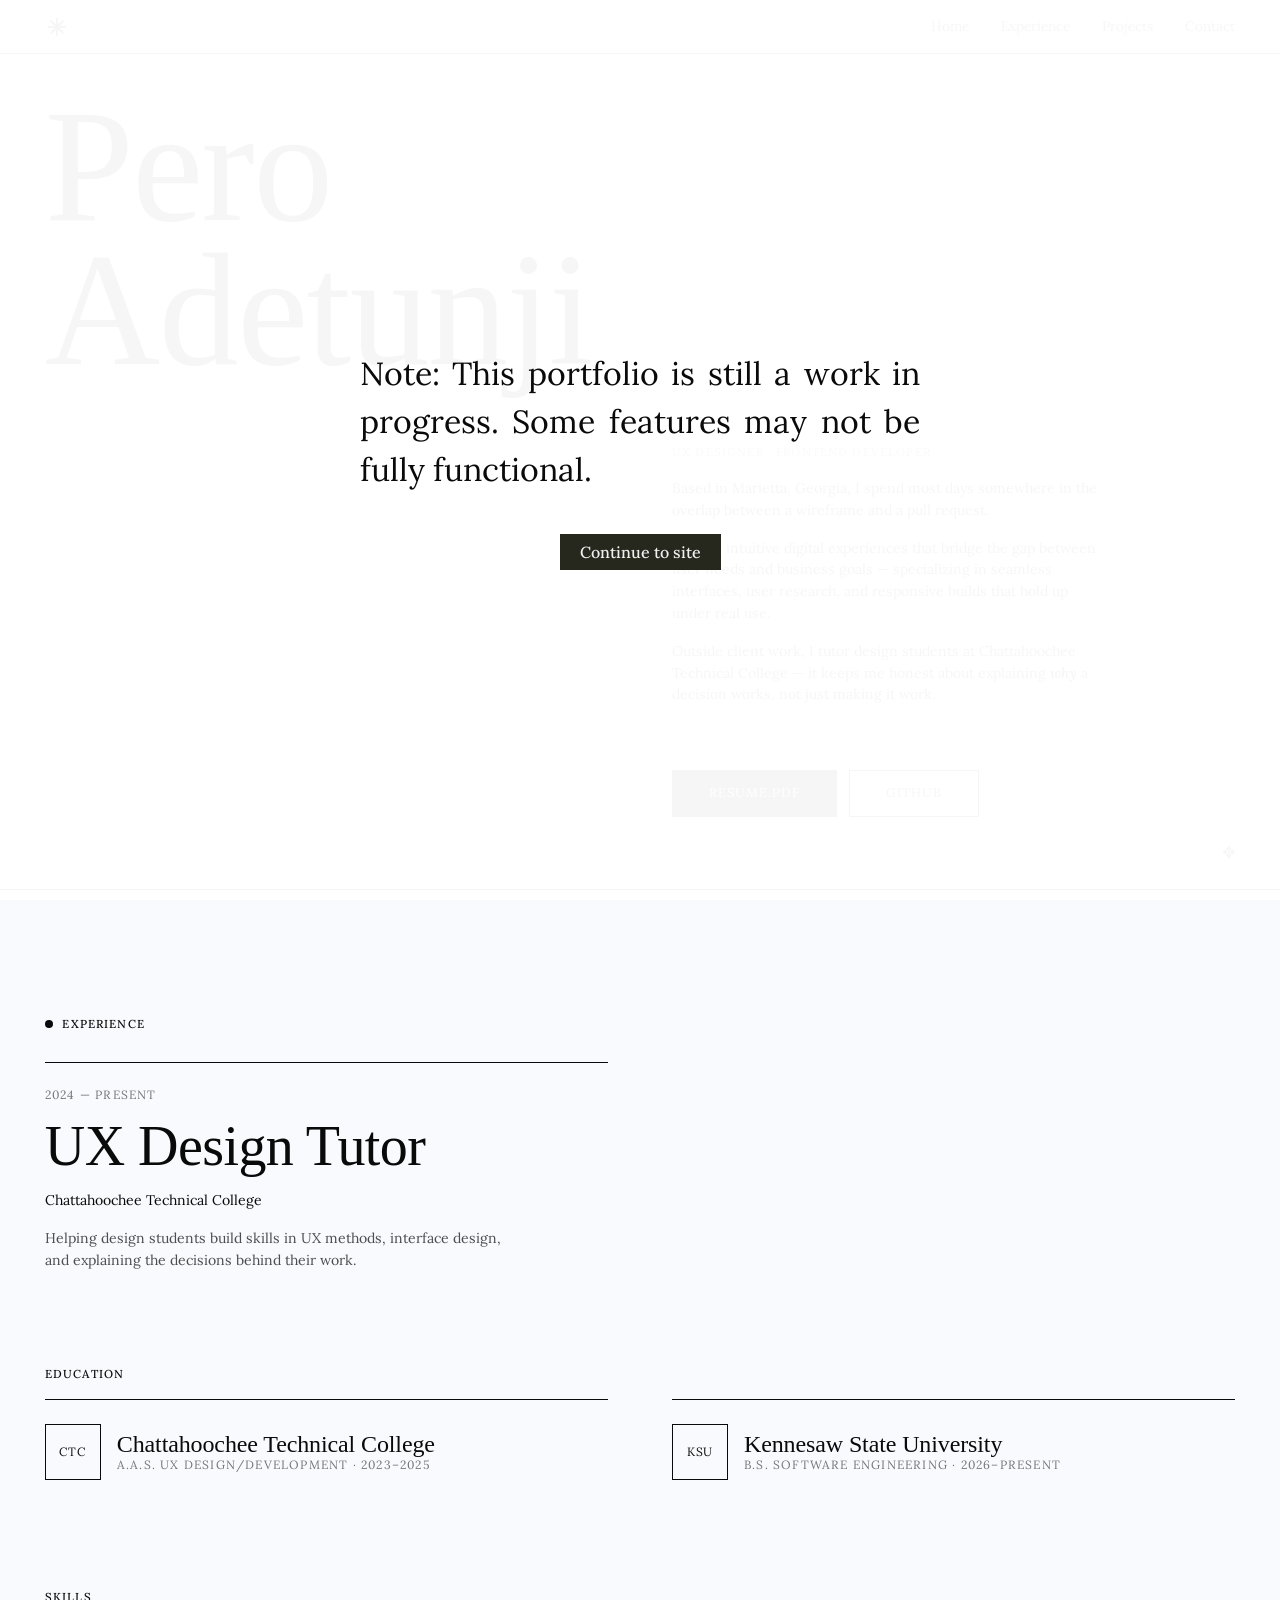
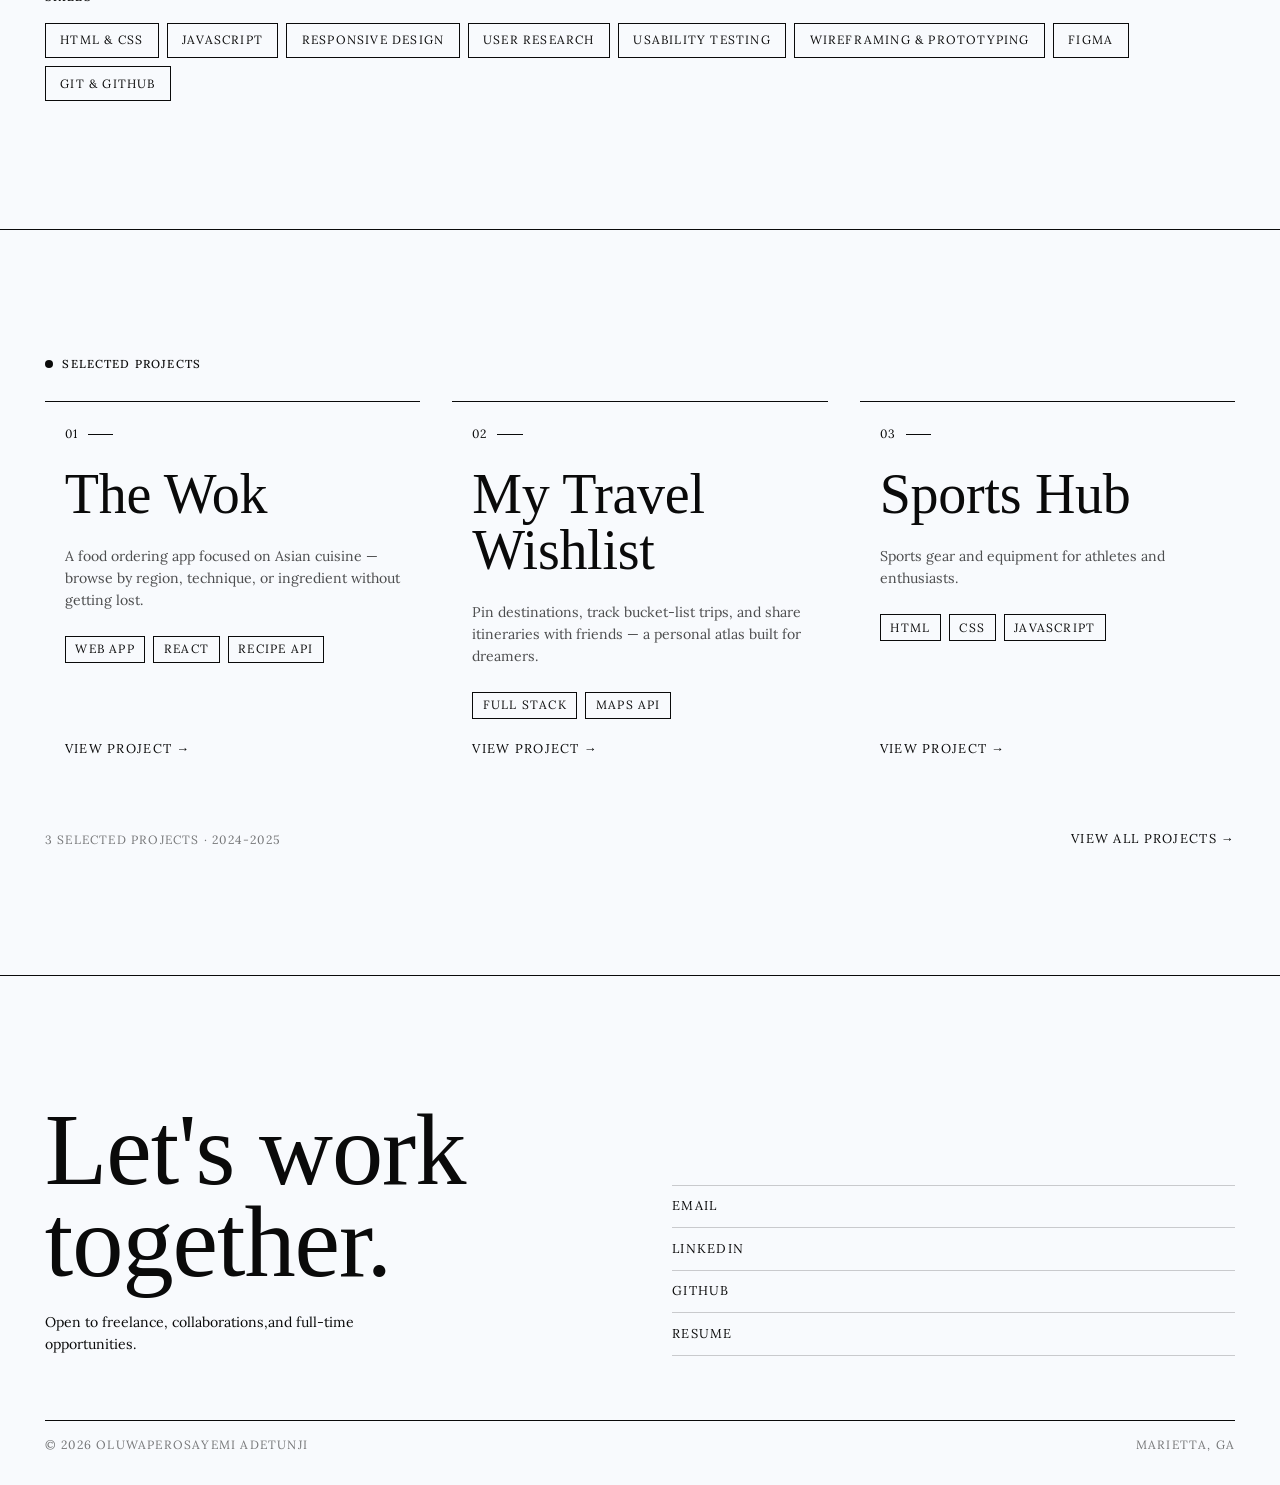
==== commit e08758e2: "disclaimer As the site is unfinished, this manages the expectations of any visitor." ====
--- a/index.html
+++ b/index.html
@@ -26,10 +26,10 @@
 
 </head>
 <body>
-    <!-- <div class="loader">
+    <div class="loader">
         <p>Note: This portfolio is still a work in progress. Some features may not be fully functional.</p>
         <button>Continue to site</button>
-    </div> -->
+    </div>
 
     <nav>
         <span>
--- a/CSS/homepage css/header.css
+++ b/CSS/homepage css/header.css
@@ -31,6 +31,9 @@
 row 1: giant name
 row 2-3: image (left)  |  about text (right, top)  +  buttons (right, bottom) */
 header{
+    /* background-image: url(https://images.unsplash.com/photo-1625980953551-50502b3b8b2f?q=80&w=2662&auto=format&fit=crop&ixlib=rb-4.1.0&ixid=NHwxMjA3fDA%3D); */
+    background-size: 100%;
+    background-position: center;
     position: sticky; top: 0; z-index: 0;   /* stays put while main + footer scroll over it */
     padding: calc(var(--nav-height) + 2.5rem) var(--side-padding) 4.5rem;
 }
